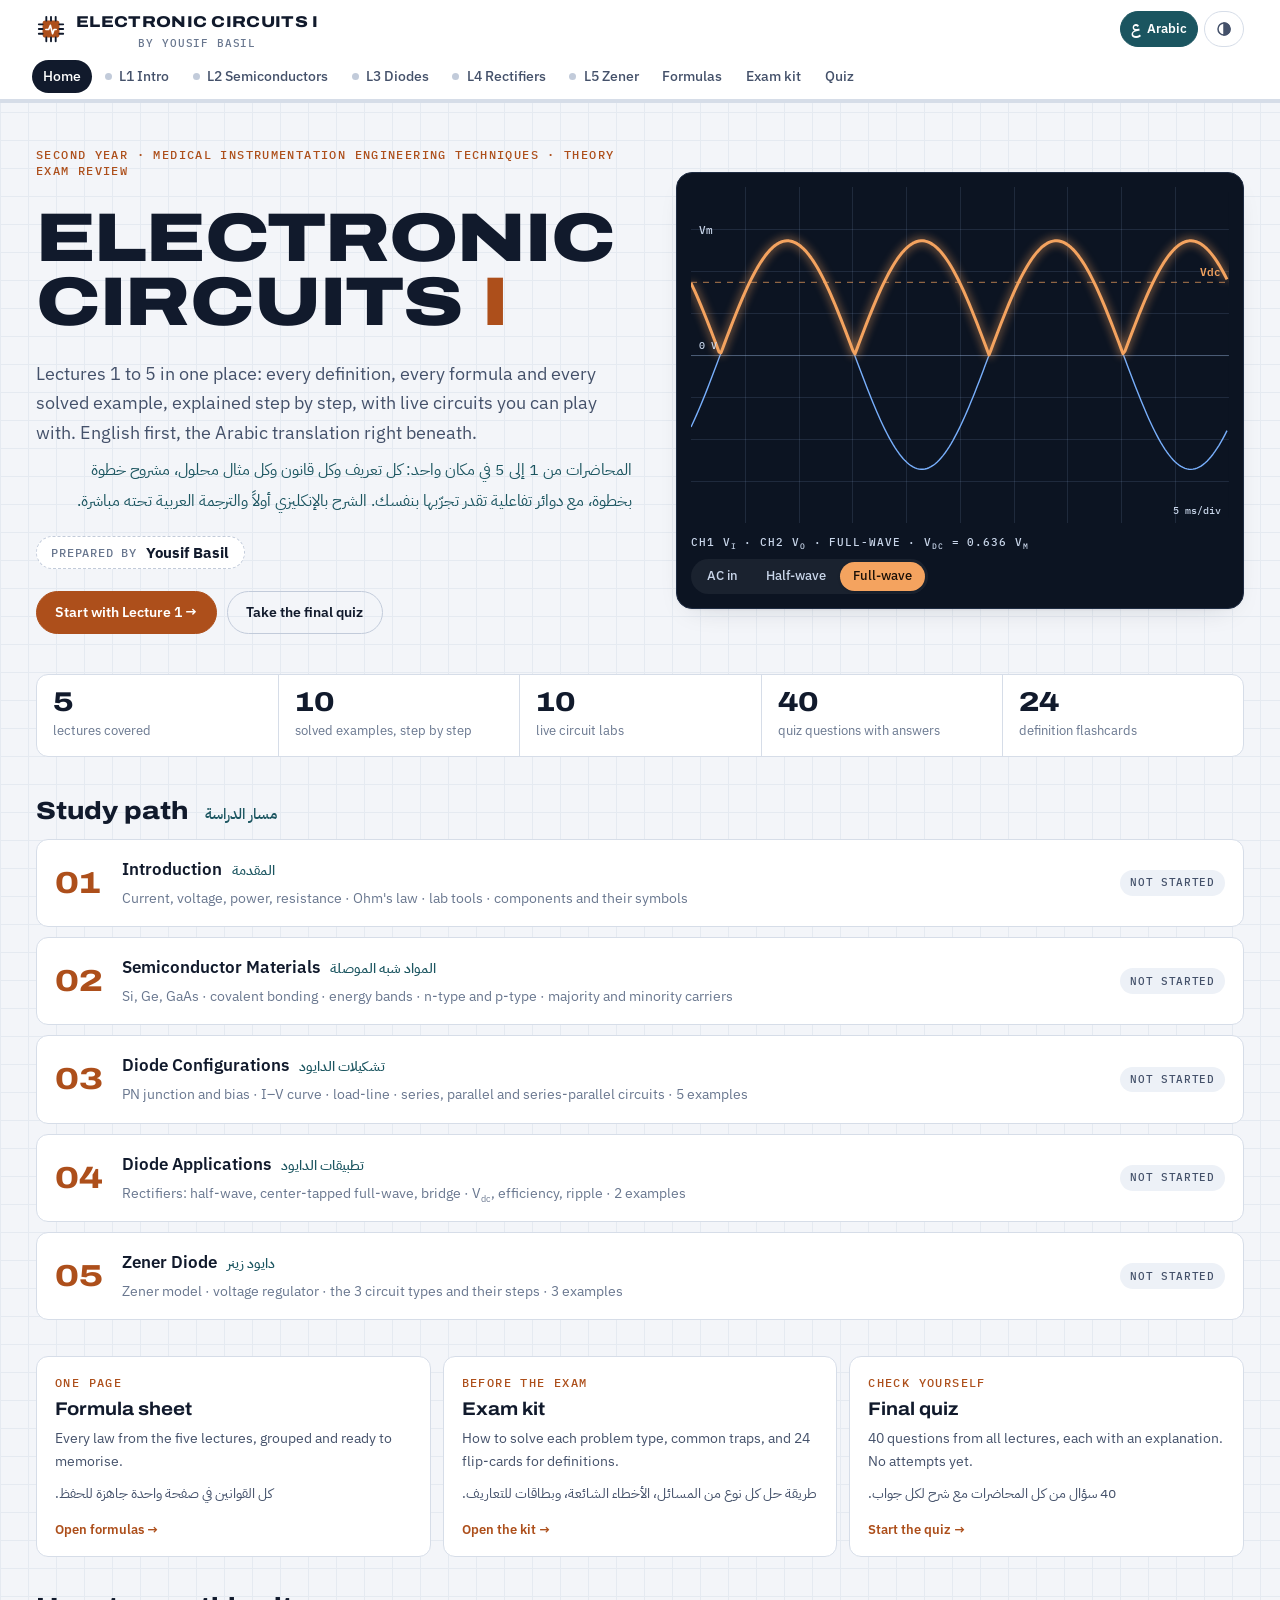
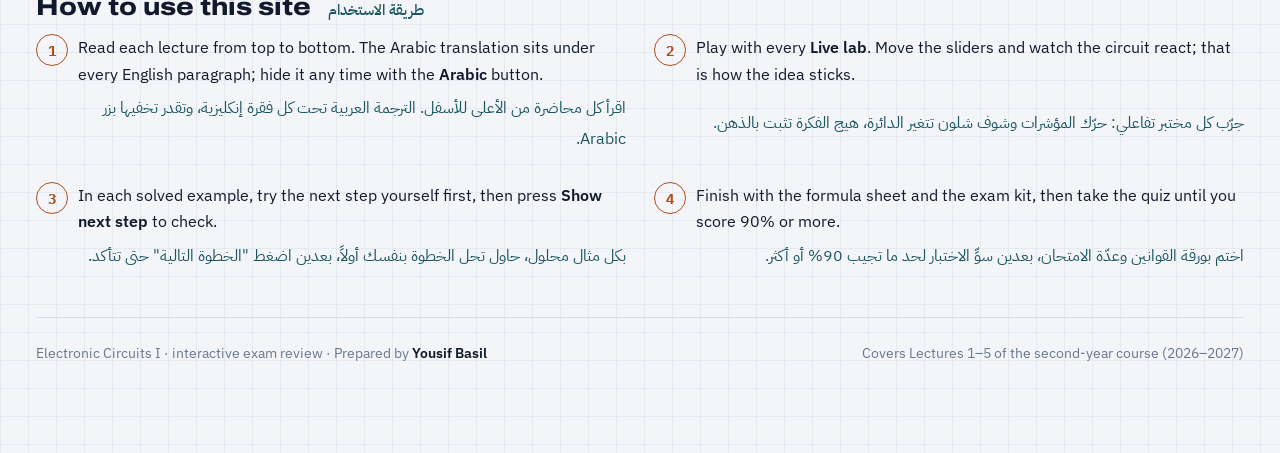
==== electronic-circuits/index.html @ e8ef5243 "Add interactive Electronic Circuits I exam review site Bilingual (English + Arabic) review of Lectur" ====
<!doctype html>
<html lang="en">
<meta charset="utf-8">
<meta name="viewport" content="width=device-width, initial-scale=1, viewport-fit=cover">
<title>Electronic Circuits I</title>
<meta name="claude:viewport-fit-sides" content="cover">
<meta name="description" content="Interactive bilingual (English + Arabic) review of Electronic Circuits I, Lectures 1–5, with live circuit labs, step-by-step solved examples and a final quiz. Prepared by Yousif Basil.">
<link rel="preconnect" href="https://fonts.googleapis.com">
<link rel="preconnect" href="https://fonts.gstatic.com" crossorigin>
<link rel="stylesheet" href="https://fonts.googleapis.com/css2?family=Archivo:wdth,wght@62..125,400..900&family=IBM+Plex+Mono:wght@400;500;600&family=IBM+Plex+Sans+Arabic:wght@400;500;600;700&family=IBM+Plex+Sans:ital,wght@0,400;0,500;0,600;0,700;1,400&family=STIX+Two+Text:ital,wght@0,400;0,600;1,400;1,600&display=swap">
<style>
/* Layout: sticky instrument bar + one view per lecture. A lecture = reading column (≤780px) beside a sticky
   "in this lecture" index on wide screens. Ground = schematic graph paper; copper = accent, scope-blue = signal. */
:root{
  --bg:#f3f5f9; --grid:#e5eaf1; --surface:#ffffff; --surface-2:#edf1f7; --sunken:#e6ebf3;
  --ink:#111a2c; --ink-2:#44516a; --ink-3:#69778f; --line:#d6dde8; --line-2:#c2cbda;
  --accent:#ad4f1b; --accent-ink:#ffffff; --accent-soft:#f8e8dd;
  --signal:#1b59cc; --signal-soft:#e2eafa;
  --ar-ink:#1b5560;
  --ok:#13703f; --ok-soft:#ddf2e6; --bad:#b3261a; --bad-soft:#fce7e4; --warn:#8f5300; --warn-soft:#fdf0d4;
  --p-zone:#f6e4d8; --n-zone:#dde8f9;
  --scope-bg:#0c1422; --scope-edge:#1f2c42; --scope-grid:rgba(140,170,215,.15); --scope-axis:rgba(160,190,230,.35);
  --scope-in:#78affc; --scope-out:#f4a35f; --scope-text:#c9d6ea;
  --shadow:0 1px 2px rgba(17,26,44,.05),0 10px 28px -16px rgba(17,26,44,.22);
  --f-display:"Archivo","Arial Narrow",system-ui,sans-serif;
  --f-body:"IBM Plex Sans",system-ui,-apple-system,"Segoe UI",Roboto,sans-serif;
  --f-ar:"IBM Plex Sans Arabic","Noto Sans Arabic","Segoe UI",Tahoma,sans-serif;
  --f-mono:"IBM Plex Mono",ui-monospace,SFMono-Regular,Menlo,Consolas,monospace;
  --f-math:"STIX Two Text","Cambria Math","Times New Roman",serif;
  --r:12px; --r-sm:8px; --bar-h:58px; --bar-off:62px;
}
@media (prefers-color-scheme: dark){
  :root:not([data-theme="light"]){
    --bg:#0a1019; --grid:#111a27; --surface:#111a27; --surface-2:#172235; --sunken:#0d1520;
    --ink:#e8eef7; --ink-2:#aab7cb; --ink-3:#7f8da5; --line:#243149; --line-2:#33425e;
    --accent:#ec9660; --accent-ink:#1d1007; --accent-soft:#38220f;
    --signal:#79adff; --signal-soft:#16294a;
    --ar-ink:#8fd2c9;
    --ok:#52c891; --ok-soft:#10301f; --bad:#ff806f; --bad-soft:#3b1713; --warn:#f2b860; --warn-soft:#352610;
    --p-zone:#3a2618; --n-zone:#172a45;
    --scope-edge:#2a3a55;
    --shadow:0 1px 2px rgba(0,0,0,.3),0 12px 30px -16px rgba(0,0,0,.6);
    color-scheme:dark;
  }
}
:root[data-theme="dark"]{
  --bg:#0a1019; --grid:#111a27; --surface:#111a27; --surface-2:#172235; --sunken:#0d1520;
  --ink:#e8eef7; --ink-2:#aab7cb; --ink-3:#7f8da5; --line:#243149; --line-2:#33425e;
  --accent:#ec9660; --accent-ink:#1d1007; --accent-soft:#38220f;
  --signal:#79adff; --signal-soft:#16294a;
  --ar-ink:#8fd2c9;
  --ok:#52c891; --ok-soft:#10301f; --bad:#ff806f; --bad-soft:#3b1713; --warn:#f2b860; --warn-soft:#352610;
  --p-zone:#3a2618; --n-zone:#172a45;
  --scope-edge:#2a3a55;
  --shadow:0 1px 2px rgba(0,0,0,.3),0 12px 30px -16px rgba(0,0,0,.6);
  color-scheme:dark;
}

*,*::before,*::after{box-sizing:border-box}
[hidden]{display:none!important}
html{-webkit-text-size-adjust:100%}
body{
  margin:0;background-color:var(--bg);color:var(--ink);
  font-family:var(--f-body);font-size:16px;line-height:1.65;
  background-image:linear-gradient(var(--grid) 1px,transparent 1px),linear-gradient(90deg,var(--grid) 1px,transparent 1px);
  background-size:28px 28px;
}
body::before{content:"";position:fixed;inset:0 0 auto;height:env(safe-area-inset-top,0px);z-index:60;background:var(--surface)}
img,svg,canvas{max-width:100%}
button{font:inherit;color:inherit}
:focus-visible{outline:2px solid var(--signal);outline-offset:2px;border-radius:4px}
::selection{background:var(--accent-soft)}
h1,h2,h3,h4{text-wrap:balance}
p{margin:0}

/* ---------- top bar ---------- */
.bar{position:sticky;top:env(safe-area-inset-top,0px);z-index:50;background:var(--surface);border-bottom:1px solid var(--line)}
.bar-in{max-width:1240px;margin:0 auto;padding-left:max(16px,env(safe-area-inset-left,0px));padding-right:max(16px,env(safe-area-inset-right,0px));display:flex;align-items:center;gap:14px;min-height:var(--bar-h)}
.brand{display:flex;align-items:center;gap:10px;background:none;border:0;padding:0;cursor:pointer;color:var(--ink);white-space:nowrap}
.brand svg{width:30px;height:30px;flex:none}
.brand b{font-family:var(--f-display);font-weight:800;font-stretch:118%;text-transform:uppercase;letter-spacing:.02em;font-size:.98rem;line-height:1}
.brand small{display:block;font:500 .66rem/1.2 var(--f-mono);color:var(--ink-3);letter-spacing:.08em;text-transform:uppercase;margin-top:3px}
.tabs{display:flex;gap:2px;overflow-x:auto;scrollbar-width:none;flex:1;min-width:0;padding-block:6px}
.tabs::-webkit-scrollbar{display:none}
.tab{font:500 .85rem/1 var(--f-body);padding:.6rem .68rem;border-radius:999px;color:var(--ink-2);background:none;border:0;cursor:pointer;white-space:nowrap;display:inline-flex;align-items:center;gap:.45rem;flex:none}
.tab:hover{background:var(--surface-2);color:var(--ink)}
.tab[aria-current="page"]{background:var(--ink);color:var(--surface)}
.tab .dot{width:7px;height:7px;border-radius:50%;background:var(--line-2);flex:none}
.tab.done .dot{background:var(--ok)}
.tab[aria-current="page"] .dot{background:var(--surface)}
.tab.done[aria-current="page"] .dot{background:var(--ok)}
.tools{display:flex;gap:6px;flex:none}
.tool{height:36px;min-width:36px;padding:0 10px;border-radius:999px;border:1px solid var(--line);background:var(--surface);cursor:pointer;display:inline-flex;align-items:center;justify-content:center;gap:6px;font:600 .8rem/1 var(--f-body);color:var(--ink-2)}
.tool:hover{border-color:var(--ink-3);color:var(--ink)}
.tool[aria-pressed="true"]{background:var(--ar-ink);border-color:var(--ar-ink);color:var(--surface)}
.tool .ar-glyph{font-family:var(--f-ar);font-size:.95rem}
.tool svg{width:18px;height:18px}
.meter{height:3px;background:var(--line)}
.meter i{display:block;height:100%;width:0;background:var(--accent);transition:width .5s ease}
@media (max-width:1400px){
  :root{--bar-off:110px}
  .bar-in{flex-wrap:wrap;gap:4px 10px;padding-top:8px}
  .brand{flex:1}
  .tabs{order:3;flex-basis:100%;margin-inline:-4px}
}
@media (max-width:560px){
  .tool .tl{display:none}
  .brand b{font-size:.8rem}
  .brand small{font-size:.6rem}
}

/* ---------- page frame ---------- */
main{max-width:1240px;margin:0 auto;padding-left:max(16px,env(safe-area-inset-left,0px));padding-right:max(16px,env(safe-area-inset-right,0px));padding-block:26px 64px}
.view{animation:viewIn .35s ease both}
@keyframes viewIn{from{opacity:.3;transform:translateY(8px)}to{opacity:1;transform:none}}
.eyebrow,.lbl{font:500 .72rem/1.4 var(--f-mono);letter-spacing:.12em;text-transform:uppercase;color:var(--accent)}
.muted{color:var(--ink-3)}

/* ---------- bilingual text ---------- */
.bi{display:grid;gap:6px;margin:0 0 16px}
.ar{font-family:var(--f-ar);direction:rtl;text-align:right;unicode-bidi:isolate;color:var(--ar-ink);font-size:.97rem;line-height:1.95}
.h-ar{font-family:var(--f-ar);font-weight:500;color:var(--ar-ink);font-size:.62em;unicode-bidi:isolate;direction:rtl;font-stretch:100%;letter-spacing:0;text-transform:none}
.no-ar .ar,.no-ar .h-ar{display:none!important}
.m{font-family:var(--f-math);white-space:nowrap;font-size:1.06em}
.m i,.eq i{font-style:italic}
sub,sup{font-size:.68em;line-height:0}
b,strong{font-weight:600}

/* ---------- hero ---------- */
.hero{display:grid;grid-template-columns:minmax(0,1.05fr) minmax(0,1fr);gap:44px;align-items:center;padding-block:18px 34px}
.hero h1{font-family:var(--f-display);font-weight:850;font-stretch:125%;text-transform:uppercase;font-size:clamp(2.3rem,5.4vw,4.3rem);line-height:.93;letter-spacing:-.012em;margin:.4em 0 .35em}
.hero h1 span{color:var(--accent)}
.lede{font-size:1.12rem;color:var(--ink-2);max-width:56ch}
.hero .ar{margin-top:8px;max-width:56ch;margin-left:auto}
.byline{display:inline-flex;align-items:center;gap:.6rem;margin-top:20px;padding:.5rem .9rem;border:1px dashed var(--line-2);border-radius:999px;font:500 .78rem/1 var(--f-mono);letter-spacing:.06em;text-transform:uppercase;color:var(--ink-3);background:var(--surface)}
.byline b{font:700 .95rem/1 var(--f-body);letter-spacing:0;text-transform:none;color:var(--ink)}
.cta{display:flex;flex-wrap:wrap;gap:10px;margin-top:22px}
.scope{margin:0;background:var(--scope-bg);border:1px solid var(--scope-edge);border-radius:16px;padding:14px;box-shadow:var(--shadow);color:var(--scope-text)}
.scope canvas{display:block;width:100%;aspect-ratio:16/10;border-radius:9px}
.scope-row{display:flex;justify-content:space-between;align-items:center;gap:10px;flex-wrap:wrap;margin-top:12px;font:500 .7rem/1.3 var(--f-mono);letter-spacing:.08em;text-transform:uppercase}
.scope .seg{background:rgba(255,255,255,.06)}
.scope .seg button{color:var(--scope-text)}
.scope .seg button[aria-pressed="true"]{background:var(--scope-out);color:#1b1007}
@media (max-width:900px){.hero{grid-template-columns:minmax(0,1fr);gap:28px}}

.stats{display:grid;grid-template-columns:repeat(5,minmax(0,1fr));border:1px solid var(--line);border-radius:var(--r);background:var(--surface);margin:6px 0 40px}
.stat{padding:14px 16px;border-left:1px solid var(--line)}
.stat:first-child{border-left:0}
.stat b{display:block;font:800 1.7rem/1 var(--f-display);font-stretch:120%;color:var(--ink)}
.stat span{font-size:.82rem;color:var(--ink-3)}
@media (max-width:720px){.stats{grid-template-columns:repeat(2,minmax(0,1fr))}.stat{border-left:0;border-top:1px solid var(--line)}.stat:nth-child(-n+2){border-top:0}.stat:nth-child(even){border-left:1px solid var(--line)}.stat:last-child{grid-column:1/-1}}

.sec-title{font-family:var(--f-display);font-weight:800;font-stretch:115%;font-size:1.55rem;line-height:1.1;margin:0 0 14px;display:flex;flex-wrap:wrap;align-items:baseline;gap:.2em .7em}
.path{display:grid;gap:10px;margin-bottom:36px}
.path-row{display:grid;grid-template-columns:3.2rem minmax(0,1fr) auto;gap:16px;align-items:center;padding:16px 18px;background:var(--surface);border:1px solid var(--line);border-radius:var(--r);cursor:pointer;text-align:left;width:100%;transition:border-color .15s,transform .15s}
.path-row:hover{border-color:var(--accent);transform:translateX(3px)}
.path-num{font:800 1.9rem/1 var(--f-display);font-stretch:125%;color:var(--accent)}
.path-t{font-weight:600;font-size:1.06rem;display:flex;flex-wrap:wrap;gap:.2em .6em;align-items:baseline}
.path-t .h-ar{font-size:.9rem}
.path-meta{font-size:.86rem;color:var(--ink-3);margin-top:2px}
.pill{font:500 .7rem/1 var(--f-mono);letter-spacing:.06em;text-transform:uppercase;padding:.45rem .65rem;border-radius:999px;background:var(--surface-2);color:var(--ink-2);white-space:nowrap}
.pill.ok{background:var(--ok-soft);color:var(--ok)}
@media (max-width:560px){.path-row{grid-template-columns:2.4rem minmax(0,1fr)}.path-row .pill{grid-column:2;justify-self:start}}
.trio{display:grid;grid-template-columns:repeat(3,minmax(0,1fr));gap:12px;margin-bottom:36px}
.tile{display:flex;flex-direction:column;gap:6px;padding:18px;background:var(--surface);border:1px solid var(--line);border-radius:var(--r);cursor:pointer;text-align:left;transition:border-color .15s}
.tile:hover{border-color:var(--accent)}
.tile h3{margin:0;font:700 1.15rem/1.2 var(--f-display);font-stretch:110%}
.tile p{font-size:.9rem;color:var(--ink-2)}
.tile .go{margin-top:auto;padding-top:8px;font:600 .82rem var(--f-body);color:var(--accent)}
@media (max-width:760px){.trio{grid-template-columns:minmax(0,1fr)}}
.howto{display:grid;grid-template-columns:repeat(2,minmax(0,1fr));gap:12px 28px;counter-reset:h;padding:0;margin:0 0 10px;list-style:none}
.howto li{display:grid;grid-template-columns:2rem minmax(0,1fr);gap:10px;counter-increment:h}
.howto li::before{content:counter(h);font:700 .85rem/2rem var(--f-mono);text-align:center;width:2rem;height:2rem;border-radius:50%;border:1.5px solid var(--accent);color:var(--accent)}
@media (max-width:760px){.howto{grid-template-columns:minmax(0,1fr)}}

/* ---------- lecture layout ---------- */
.lec{display:grid;grid-template-columns:minmax(0,1fr) 240px;gap:56px;align-items:start}
.lec-main{max-width:780px;min-width:0}
.lec-toc{position:sticky;top:calc(var(--bar-off) + 24px + env(safe-area-inset-top,0px));display:grid;gap:2px;font-size:.86rem;max-height:calc(100vh - 120px);overflow:auto;padding-bottom:12px}
.lec-toc .lbl{margin-bottom:6px;color:var(--ink-3)}
.lec-toc button{background:none;border:0;text-align:left;padding:.42rem .6rem;border-radius:8px;color:var(--ink-2);cursor:pointer;line-height:1.35}
.lec-toc button:hover{background:var(--surface-2);color:var(--ink)}
.lec-toc button.on{color:var(--accent);background:var(--accent-soft)}
.lec-toc .mark{margin-top:14px}
@media (max-width:1100px){.lec{grid-template-columns:minmax(0,1fr)}.lec-toc{display:none}}
.lec-head{padding-bottom:24px;border-bottom:1px solid var(--line);margin-bottom:28px}
.lec-head h2{font-family:var(--f-display);font-weight:850;font-stretch:120%;font-size:clamp(2rem,4.6vw,3.1rem);line-height:1;margin:.25em 0 .2em;text-transform:uppercase}
.lec-head .ar-title{font-size:1.35rem;font-weight:600;margin-bottom:10px}
.lec-head .sum{color:var(--ink-2);font-size:1.05rem}
.chips{display:flex;flex-wrap:wrap;gap:6px;margin-top:18px}
.chip{font:500 .8rem/1 var(--f-body);padding:.55rem .75rem;border:1px solid var(--line);border-radius:999px;background:var(--surface);color:var(--ink-2);cursor:pointer}
.chip:hover{border-color:var(--accent);color:var(--ink)}
@media (min-width:1101px){.lec-head .chips{display:none}}

.topic{padding-bottom:30px;scroll-margin-top:calc(var(--bar-off) + 20px + env(safe-area-inset-top,0px))}
.topic h3{font-family:var(--f-display);font-weight:750;font-stretch:108%;font-size:1.5rem;line-height:1.2;margin:0 0 14px;display:flex;flex-wrap:wrap;align-items:baseline;gap:.15em .6em}
.topic h3 .n{font:500 .78rem/1 var(--f-mono);color:var(--accent);letter-spacing:.06em;align-self:center}
.topic h4{font-size:1.06rem;font-weight:600;margin:20px 0 8px;display:flex;flex-wrap:wrap;gap:.2em .6em;align-items:baseline}
.topic h4 .h-ar{font-size:.86rem}

/* boxes */
.def,.tip,.hook,.focus{border-radius:var(--r);padding:15px 18px;margin:0 0 18px;display:grid;gap:6px}
.def{background:var(--surface);border:1px solid var(--line);box-shadow:var(--shadow)}
.def .en{font-weight:500}
.tip{background:var(--warn-soft)}
.tip .lbl{color:var(--warn)}
.hook{background:var(--signal-soft)}
.hook .lbl{color:var(--signal)}
.focus{background:var(--surface);border:1.5px solid var(--accent);margin-top:10px}
.focus ul{margin:4px 0 0;padding-left:1.2em;display:grid;gap:4px}
ul.clean{margin:0 0 16px;padding-left:1.2em;display:grid;gap:6px}
ul.clean li::marker{color:var(--accent)}
.pair{display:grid;grid-template-columns:repeat(2,minmax(0,1fr));gap:12px;margin:0 0 18px}
.pair > div{background:var(--surface);border:1px solid var(--line);border-radius:var(--r);padding:14px 16px;display:grid;gap:6px;align-content:start}
.pair h5{margin:0;font:600 .98rem var(--f-body);display:flex;flex-wrap:wrap;gap:.2em .5em;align-items:baseline}
@media (max-width:640px){.pair{grid-template-columns:minmax(0,1fr)}}

/* quantities */
.qty{display:grid;grid-template-columns:repeat(2,minmax(0,1fr));gap:12px;margin:0 0 18px}
.q{background:var(--surface);border:1px solid var(--line);border-radius:var(--r);padding:14px 16px;display:grid;grid-template-columns:auto minmax(0,1fr);gap:4px 14px;align-content:start}
.q .sym{grid-row:span 3;font:italic 600 2.3rem/1 var(--f-math);color:var(--accent);width:1.4em;text-align:center}
.q .nm{font-weight:600;display:flex;flex-wrap:wrap;justify-content:space-between;gap:6px}
.q .nm span{font:500 .72rem/1.6 var(--f-mono);color:var(--ink-3);text-transform:uppercase;letter-spacing:.05em}
.q p{font-size:.93rem}
.q .ar{font-size:.9rem;line-height:1.8}
@media (max-width:640px){.qty{grid-template-columns:minmax(0,1fr)}}

/* equations */
.eqs{display:grid;gap:8px;margin:0 0 18px}
.eqs.two{grid-template-columns:repeat(2,minmax(0,1fr))}
@media (max-width:640px){.eqs.two{grid-template-columns:minmax(0,1fr)}}
.eq{font-family:var(--f-math);font-size:1.22rem;display:flex;align-items:center;flex-wrap:wrap;gap:.3em;padding:11px 16px;background:var(--surface);border:1px solid var(--line);border-radius:var(--r-sm);min-width:0}
.eq .tag{margin-left:auto;font:500 .68rem/1.3 var(--f-mono);color:var(--ink-3);letter-spacing:.05em;text-transform:uppercase;padding-left:10px}
.eq .tag.ar{font-family:var(--f-ar);text-transform:none;letter-spacing:0;font-size:.8rem;color:var(--ar-ink)}
.eq.key{border-color:var(--accent);background:var(--accent-soft)}
.eq.inline{display:inline-flex;padding:6px 12px;font-size:1.1rem}
.frac{display:inline-flex;flex-direction:column;align-items:center;vertical-align:middle;line-height:1.2;font-size:.92em;margin:0 .1em}
.frac>span{padding:0 .25em}
.frac>span:first-child{border-bottom:1.4px solid currentColor}
.sqrt{display:inline-flex;align-items:center}
.sqrt>span{border-top:1.4px solid currentColor;padding:2px .2em 0}

/* tables */
.tbl{overflow-x:auto;margin:0 0 18px;border:1px solid var(--line);border-radius:var(--r);background:var(--surface)}
table{border-collapse:collapse;width:100%;font-size:.92rem;font-variant-numeric:tabular-nums}
th,td{padding:10px 12px;text-align:left;border-bottom:1px solid var(--line);vertical-align:top}
th{font:600 .7rem/1.3 var(--f-mono);letter-spacing:.06em;text-transform:uppercase;color:var(--ink-3);background:var(--surface-2);white-space:nowrap}
tr:last-child td{border-bottom:0}
td .ar{font-size:.86rem;line-height:1.6}
td.c,th.c{text-align:center}
.hl{color:var(--accent);font-weight:600}

/* ---------- labs ---------- */
.lab{background:var(--surface);border:1px solid var(--line-2);border-radius:16px;margin:4px 0 26px;box-shadow:var(--shadow);overflow:hidden}
.lab-head{display:flex;align-items:center;flex-wrap:wrap;gap:6px 12px;padding:11px 16px;border-bottom:1px solid var(--line);background:var(--surface-2)}
.lab-head .lbl::before{content:"";display:inline-block;width:7px;height:7px;border-radius:50%;background:var(--accent);margin-right:7px;vertical-align:1px;animation:blink 1.6s ease-in-out infinite}
@keyframes blink{50%{opacity:.25}}
.lab-head .t{font-weight:600}
.lab-head .h-ar{font-size:.86rem}
.lab-body{padding:16px;display:grid;gap:16px}
.lab-grid{display:grid;grid-template-columns:minmax(0,1.15fr) minmax(0,1fr);gap:20px;align-items:start}
@media (max-width:760px){.lab-grid{grid-template-columns:minmax(0,1fr)}}
.ctrls{display:grid;gap:14px;align-content:start;min-width:0}
.ctrl{display:grid;gap:4px}
.ctrl label{display:flex;justify-content:space-between;gap:10px;font-size:.86rem;color:var(--ink-2)}
.ctrl output{font:600 .86rem var(--f-mono);color:var(--ink)}
input[type=range]{width:100%;accent-color:var(--accent);margin:4px 0}
.row{display:flex;flex-wrap:wrap;gap:8px;align-items:center}
.readouts{display:grid;grid-template-columns:repeat(auto-fit,minmax(118px,1fr));gap:8px}
.ro{background:var(--surface-2);border-radius:10px;padding:9px 12px;min-width:0}
.ro .k{font:500 .66rem/1.3 var(--f-mono);letter-spacing:.06em;text-transform:uppercase;color:var(--ink-3)}
.ro .v{font:600 1.08rem/1.35 var(--f-mono);font-variant-numeric:tabular-nums;overflow-wrap:anywhere}
.ro.good{background:var(--ok-soft)} .ro.good .v{color:var(--ok)}
.ro.badv{background:var(--bad-soft)} .ro.badv .v{color:var(--bad)}
.seg{display:inline-flex;flex-wrap:wrap;background:var(--surface-2);border-radius:999px;padding:3px;gap:2px}
.seg button{border:0;background:none;padding:.45rem .8rem;border-radius:999px;font:500 .82rem/1.1 var(--f-body);color:var(--ink-2);cursor:pointer}
.seg button:hover{color:var(--ink)}
.seg button[aria-pressed="true"]{background:var(--surface);color:var(--ink);box-shadow:0 1px 3px rgba(0,0,0,.15)}
.cv{display:block;width:100%;border-radius:10px;background:var(--sunken)}
.status{display:inline-flex;align-items:center;gap:8px;font:600 .8rem/1 var(--f-mono);letter-spacing:.05em;text-transform:uppercase;padding:.5rem .75rem;border-radius:999px;background:var(--surface-2);color:var(--ink-2)}
.status::before{content:"";width:8px;height:8px;border-radius:50%;background:currentColor}
.status.on{background:var(--ok-soft);color:var(--ok)}
.status.off{background:var(--bad-soft);color:var(--bad)}
.status.warn{background:var(--warn-soft);color:var(--warn)}
.note{font-size:.9rem;color:var(--ink-2)}
.field{display:grid;gap:4px;font-size:.82rem;color:var(--ink-2)}
.field input,.field select{font:500 .95rem var(--f-mono);padding:.5rem .6rem;border:1px solid var(--line-2);border-radius:8px;background:var(--surface);color:var(--ink);width:100%;min-width:0}
.fields{display:grid;grid-template-columns:repeat(auto-fit,minmax(118px,1fr));gap:10px}
.check{display:inline-flex;align-items:center;gap:8px;font-size:.88rem;color:var(--ink-2);cursor:pointer}
.check input{accent-color:var(--accent);width:16px;height:16px}

/* schematics */
.sch{display:block;width:100%;height:auto;margin:0 auto;color:var(--ink);overflow:visible}
.sch .w{fill:none;stroke:currentColor;stroke-width:2;stroke-linecap:round;stroke-linejoin:round}
.sch .flow{fill:none;stroke:var(--accent);stroke-width:3.2;stroke-dasharray:2 10;stroke-linecap:round;opacity:0;transition:opacity .2s}
.sch .flow.on{opacity:1;animation:flow .6s linear infinite}
@keyframes flow{to{stroke-dashoffset:-12}}
.sch text{font-family:var(--f-mono);font-size:12px;fill:var(--ink-2)}
.sch text.b{font-weight:600;fill:var(--ink)}
.sch text.v{fill:var(--accent);font-weight:600}
.sch text.s{fill:var(--signal);font-weight:600}
.sch .on-part{color:var(--signal)}
.sch .off-part{color:var(--ink-3);opacity:.55}
.sch .node{fill:currentColor}
.sch .glow{fill:var(--accent)}
figure.fig{margin:0 0 18px;background:var(--surface);border:1px solid var(--line);border-radius:var(--r);padding:14px}
figure.fig figcaption{font:500 .74rem/1.4 var(--f-mono);color:var(--ink-3);text-align:center;margin-top:8px;letter-spacing:.03em}
.sch-wrap{max-width:460px;margin:0 auto;width:100%}
figure.fig > svg.sch{max-width:560px}

/* examples */
.example{border:1px solid var(--line-2);border-radius:16px;background:var(--surface);margin:6px 0 26px;overflow:hidden;box-shadow:var(--shadow)}
.ex-head{display:flex;justify-content:space-between;align-items:center;flex-wrap:wrap;gap:6px 12px;padding:11px 16px;background:var(--surface-2);border-bottom:1px solid var(--line)}
.ex-head .t{font-weight:600}
.ex-body{padding:16px 18px;display:grid;gap:14px}
.given{display:flex;flex-wrap:wrap;gap:6px}
.given span{font:500 .82rem/1 var(--f-mono);padding:.45rem .6rem;border-radius:6px;background:var(--surface-2);color:var(--ink)}
.steps{list-style:none;margin:0;padding:0;display:grid;gap:12px;counter-reset:s}
.step{display:grid;grid-template-columns:30px minmax(0,1fr);gap:12px;align-items:start;counter-increment:s;animation:viewIn .3s ease both}
.step::before{content:counter(s);width:30px;height:30px;border-radius:50%;background:var(--accent);color:var(--accent-ink);font:600 .82rem/30px var(--f-mono);text-align:center}
.step > div{display:grid;gap:6px;min-width:0}
.step .st{font-weight:600}
.step .eq{font-size:1.12rem;padding:8px 12px}
.ans{display:flex;flex-wrap:wrap;gap:8px}
.ans span{font:600 .9rem/1 var(--f-mono);background:var(--ok-soft);color:var(--ok);padding:.5rem .7rem;border-radius:8px}
.ex-actions{display:flex;gap:8px;flex-wrap:wrap;align-items:center}
.ex-actions .muted{font-size:.82rem}

/* buttons */
.btn{display:inline-flex;align-items:center;justify-content:center;gap:.5rem;font:600 .9rem/1.1 var(--f-body);padding:.78rem 1.15rem;border-radius:999px;border:1.5px solid var(--accent);background:var(--accent);color:var(--accent-ink);cursor:pointer;transition:filter .15s,transform .15s}
.btn:hover{filter:brightness(1.08);transform:translateY(-1px)}
.btn:active{transform:none}
.btn.ghost{background:transparent;color:var(--ink);border-color:var(--line-2)}
.btn.ghost:hover{border-color:var(--ink-2)}
.btn.sm{padding:.52rem .85rem;font-size:.82rem}
.btn.okb{background:var(--ok);border-color:var(--ok);color:var(--surface)}

.lec-end{display:flex;flex-wrap:wrap;justify-content:space-between;align-items:center;gap:12px;padding:18px;border:1.5px dashed var(--line-2);border-radius:16px;margin-top:26px;background:var(--surface)}
.lec-end .ar{font-size:.9rem}

/* symbols */
.symgrid{display:grid;grid-template-columns:repeat(auto-fill,minmax(128px,1fr));gap:10px}
.sym{background:var(--surface);border:1px solid var(--line);border-radius:12px;padding:12px 8px 10px;text-align:center;cursor:pointer;display:grid;gap:3px;justify-items:center;transition:border-color .15s,transform .15s}
.sym:hover{border-color:var(--accent);transform:translateY(-2px)}
.sym svg{width:100%;max-width:110px;height:58px;color:var(--ink)}
.sym svg *{vector-effect:non-scaling-stroke}
.sym .nm{font-size:.84rem;font-weight:600;line-height:1.25}
.sym .nm-ar{font-family:var(--f-ar);font-size:.8rem;color:var(--ar-ink);line-height:1.4}
.sym .qm{display:none;font:700 1.2rem var(--f-mono);color:var(--accent)}
.symgrid.hide .sym:not(.show) .nm,.symgrid.hide .sym:not(.show) .nm-ar{display:none}
.symgrid.hide .sym:not(.show) .qm{display:block}
.no-ar .sym .nm-ar{display:none}

/* ohm triangle */
.tri-wrap{display:grid;grid-template-columns:minmax(0,190px) minmax(0,1fr);gap:18px;align-items:center}
.tri-wrap svg{width:100%;max-width:190px}
.tri-wrap svg text{font:italic 600 30px var(--f-math);fill:var(--ink);cursor:pointer}
.tri-wrap svg text.cov{fill:var(--accent)}
.tri-wrap svg .tri{fill:var(--surface-2);stroke:var(--ink-2);stroke-width:2}
@media (max-width:520px){.tri-wrap{grid-template-columns:minmax(0,1fr)}.tri-wrap svg{margin:0 auto}}

/* formula sheet */
.sheet{display:grid;grid-template-columns:repeat(2,minmax(0,1fr));gap:16px}
.sheet .card{background:var(--surface);border:1px solid var(--line);border-radius:14px;padding:16px;display:grid;gap:8px;align-content:start;min-width:0}
.sheet .card.wide{grid-column:1/-1}
.sheet h3{margin:0 0 4px;font:750 1.15rem/1.2 var(--f-display);font-stretch:110%;display:flex;flex-wrap:wrap;gap:.2em .6em;align-items:baseline}
.sheet h3 .n{font:500 .72rem var(--f-mono);color:var(--accent);letter-spacing:.08em}
.sheet .eq{font-size:1.08rem;padding:8px 12px}
@media (max-width:860px){.sheet{grid-template-columns:minmax(0,1fr)}}
.page-head{margin-bottom:24px;padding-bottom:20px;border-bottom:1px solid var(--line)}
.page-head h2{font-family:var(--f-display);font-weight:850;font-stretch:120%;text-transform:uppercase;font-size:clamp(1.9rem,4.4vw,2.8rem);line-height:1;margin:.3em 0 .2em}
.page-head p{color:var(--ink-2);max-width:65ch}

/* recipes */
details.rec{background:var(--surface);border:1px solid var(--line);border-radius:14px;margin-bottom:10px}
details.rec summary{cursor:pointer;padding:14px 16px;font-weight:600;display:flex;flex-wrap:wrap;gap:.2em .6em;align-items:baseline;list-style:none}
details.rec summary::-webkit-details-marker{display:none}
details.rec summary::before{content:"+";font:600 1rem var(--f-mono);color:var(--accent);width:1.2em}
details.rec[open] summary::before{content:"−"}
details.rec .rb{padding:0 16px 16px 40px;display:grid;gap:10px}
details.rec ol{margin:0;padding-left:1.2em;display:grid;gap:8px}

/* flashcards */
.cards{display:grid;grid-template-columns:repeat(auto-fill,minmax(250px,1fr));gap:12px}
.fc{perspective:1200px;background:none;border:0;padding:0;cursor:pointer;text-align:left;display:grid}
.fc-in{display:grid;transition:transform .55s cubic-bezier(.2,.7,.2,1);transform-style:preserve-3d}
.fc.flip .fc-in{transform:rotateY(180deg)}
.face{grid-area:1/1;backface-visibility:hidden;-webkit-backface-visibility:hidden;border-radius:14px;padding:16px;border:1px solid var(--line);background:var(--surface);display:flex;flex-direction:column;gap:6px;min-height:170px}
.face.back{transform:rotateY(180deg);background:var(--signal-soft);border-color:transparent}
.face .lbl{font-size:.66rem}
.face .ft{font-weight:600;font-size:1.02rem}
.face .ar{font-size:.9rem;line-height:1.75}
.face .hint{margin-top:auto;font:500 .7rem var(--f-mono);color:var(--ink-3);letter-spacing:.06em;text-transform:uppercase}

/* quiz */
.quiz{max-width:840px;margin:0 auto}
.qbar{display:flex;flex-wrap:wrap;gap:10px;align-items:center;justify-content:space-between;margin-bottom:14px}
.qbar .seg button{font-size:.78rem;padding:.42rem .7rem}
.qcard{background:var(--surface);border:1px solid var(--line-2);border-radius:18px;padding:22px;box-shadow:var(--shadow)}
.qmeta{display:flex;justify-content:space-between;flex-wrap:wrap;gap:6px;font:500 .74rem/1.3 var(--f-mono);color:var(--ink-3);text-transform:uppercase;letter-spacing:.08em}
.qtrack{height:6px;background:var(--surface-2);border-radius:99px;overflow:hidden;margin:10px 0 4px}
.qtrack i{display:block;height:100%;width:0;background:var(--accent);transition:width .35s ease}
.qq{font-size:1.22rem;font-weight:600;line-height:1.45;margin:16px 0 6px}
.qq-ar{font-size:1.02rem}
.opts{display:grid;gap:9px;margin-top:16px}
.opt{display:grid;grid-template-columns:34px minmax(0,1fr);gap:12px;align-items:center;text-align:left;padding:11px 14px;border:1.5px solid var(--line);border-radius:12px;background:var(--surface);font:500 1rem/1.4 var(--f-body);cursor:pointer;transition:border-color .15s,background .15s,transform .15s}
.opt:hover:not(:disabled){border-color:var(--accent);transform:translateX(3px)}
.opt .k{width:34px;height:34px;border-radius:9px;background:var(--surface-2);display:grid;place-items:center;font:600 .85rem var(--f-mono)}
.opt:disabled{cursor:default}
.opt.right{border-color:var(--ok);background:var(--ok-soft)}
.opt.right .k{background:var(--ok);color:var(--surface)}
.opt.wrong{border-color:var(--bad);background:var(--bad-soft)}
.opt.wrong .k{background:var(--bad);color:var(--surface)}
.opt.dim{opacity:.55}
.explain{margin-top:16px;padding:14px 16px;border-radius:12px;background:var(--surface-2);display:grid;gap:6px}
.explain .lbl.okc{color:var(--ok)} .explain .lbl.badc{color:var(--bad)}
.qnav{display:flex;justify-content:space-between;align-items:center;gap:10px;margin-top:18px;flex-wrap:wrap}
.score-live{font:600 .9rem var(--f-mono)}
.shake{animation:shake .4s}
@keyframes shake{20%,60%{transform:translateX(-5px)}40%,80%{transform:translateX(5px)}}
.result{text-align:center;display:grid;gap:12px;justify-items:center}
.ring{width:170px;height:170px}
.ring circle{fill:none;stroke-width:12}
.ring .bg{stroke:var(--surface-2)}
.ring .fg{stroke:var(--accent);stroke-linecap:round;transition:stroke-dashoffset 1.2s cubic-bezier(.2,.7,.2,1);transform:rotate(-90deg);transform-origin:50% 50%}
.ring text{font:800 34px var(--f-display);fill:var(--ink);text-anchor:middle;dominant-baseline:central}
.breakdown{display:grid;grid-template-columns:repeat(5,minmax(0,1fr));gap:8px;width:100%}
@media (max-width:600px){.breakdown{grid-template-columns:repeat(2,minmax(0,1fr))}}
.review{display:grid;gap:10px;width:100%;text-align:left}
.review .item{border:1px solid var(--line);border-radius:12px;padding:12px 14px;display:grid;gap:4px;background:var(--surface)}
.review .item .yours{color:var(--bad);font-size:.9rem}
.review .item .right{color:var(--ok);font-size:.9rem;font-weight:600}
#confetti{position:fixed;inset:0;pointer-events:none;z-index:100;width:100%;height:100%}

/* conductivity spectrum */
.spectrum{display:grid;grid-template-columns:1fr 1.2fr 1fr;border-radius:10px;overflow:hidden;border:1px solid var(--line)}
.spectrum > div{display:grid;gap:2px;justify-items:center;text-align:center;padding:14px 8px;background:var(--surface-2)}
.spectrum > div:first-child{background:var(--sunken)}
.spectrum > div:last-child{background:var(--signal-soft)}
.spectrum .mid{background:var(--accent-soft);box-shadow:inset 0 0 0 2px var(--accent)}
.spectrum b{font-size:.95rem}
.spectrum span{font-size:.8rem;color:var(--ink-3)}
.spectrum .ar{text-align:center;font-size:.82rem;line-height:1.4}

/* atom / lattice spin */
.spin{transform-origin:150px 150px;animation:spin 14s linear infinite}
.spin.rev{animation-direction:reverse}
@keyframes spin{to{transform:rotate(360deg)}}

/* numbers to memorise */
.nums{display:grid;grid-template-columns:repeat(auto-fill,minmax(210px,1fr));gap:10px}
.num{background:var(--surface);border:1px solid var(--line);border-radius:12px;padding:12px 14px;display:grid;gap:2px;align-content:start}
.num b{font:700 1.2rem/1.3 var(--f-mono);color:var(--accent);font-variant-numeric:tabular-nums}
.num span{font-size:.84rem;color:var(--ink-2)}
.num .ar{font-size:.8rem;line-height:1.5}
.traps li .ar{display:block;font-size:.88rem;line-height:1.7;margin-top:2px}

/* zener range bar */
.rangebar{display:grid;gap:6px}
.rb-track{position:relative;height:14px;border-radius:99px;background:var(--surface-2);border:1px solid var(--line)}
.rb-ok{position:absolute;top:0;bottom:0;background:var(--ok-soft);border-left:2px solid var(--ok);border-right:2px solid var(--ok)}
.rb-mark{position:absolute;top:-5px;width:4px;height:22px;margin-left:-2px;border-radius:2px;background:var(--ok)}
.rb-mark.bad{background:var(--bad)}
.rb-lbl{position:relative;height:16px;font:500 .72rem/1 var(--f-mono);color:var(--ink-2)}
.rb-lbl span{position:absolute;transform:translateX(-50%);white-space:nowrap}

.foot{border-top:1px solid var(--line);margin-top:30px;padding-block:24px;display:flex;flex-wrap:wrap;justify-content:space-between;gap:10px;font-size:.86rem;color:var(--ink-3)}
.foot b{color:var(--ink)}

@media (prefers-reduced-motion: reduce){
  *,*::before,*::after{animation-duration:.001ms!important;animation-iteration-count:1!important;transition-duration:.001ms!important}
  .sch .flow.on{animation:none;stroke-dasharray:none;opacity:.8}
}
</style>

<svg width="0" height="0" style="position:absolute" aria-hidden="true" focusable="false">
<defs>
<symbol id="s-res" viewBox="0 0 60 20"><path d="M0 10H10L14 3L20 17L26 3L32 17L38 3L44 17L48 10H60" fill="none" stroke="currentColor" stroke-width="2" stroke-linejoin="round" stroke-linecap="round"/></symbol>
<symbol id="s-dio" viewBox="0 0 60 24"><path d="M0 12H21M39 12H60M39 2V22" fill="none" stroke="currentColor" stroke-width="2"/><path d="M21 2.5V21.5L38.5 12Z" fill="currentColor"/></symbol>
<symbol id="s-zen" viewBox="0 0 60 24"><path d="M0 12H21M39 12H60M34 0L39 2V22L44 24" fill="none" stroke="currentColor" stroke-width="2"/><path d="M21 2.5V21.5L38.5 12Z" fill="currentColor"/></symbol>
<symbol id="s-bat" viewBox="0 0 24 40"><path d="M12 0V15M1 15H23M12 25V40" fill="none" stroke="currentColor" stroke-width="2"/><path d="M6 25H18" stroke="currentColor" stroke-width="4"/></symbol>
<symbol id="s-gnd" viewBox="0 0 24 16"><path d="M12 0V5M2 5H22M6 10H18M10 15H14" fill="none" stroke="currentColor" stroke-width="2"/></symbol>
<symbol id="s-ac" viewBox="0 0 40 40"><circle cx="20" cy="20" r="15" fill="none" stroke="currentColor" stroke-width="2"/><path d="M10 20C13 11 17 11 20 20S27 29 30 20" fill="none" stroke="currentColor" stroke-width="2"/></symbol>
</defs>
</svg>

<header class="bar">
  <div class="bar-in">
    <button class="brand" data-go="home" aria-label="Electronic Circuits I — home">
      <svg viewBox="0 0 32 32" aria-hidden="true"><rect x="7" y="7" width="18" height="18" rx="3" style="fill:var(--accent)"/><path d="M11 3v4M16 3v4M21 3v4M11 25v4M16 25v4M21 25v4M3 11h4M3 16h4M3 21h4M25 11h4M25 16h4M25 21h4" style="stroke:var(--ink)" stroke-width="2" stroke-linecap="round"/><path d="M10.5 16.5h3l1.8-4.5 2.4 9 1.6-4.5h2.2" fill="none" style="stroke:var(--accent-ink)" stroke-width="1.7" stroke-linejoin="round" stroke-linecap="round"/></svg>
      <span><b>Electronic Circuits I</b><small>by Yousif Basil</small></span>
    </button>
    <nav class="tabs" aria-label="Sections">
      <button class="tab" data-go="home">Home</button>
      <button class="tab" data-go="l1"><span class="dot"></span>L1 Intro</button>
      <button class="tab" data-go="l2"><span class="dot"></span>L2 Semiconductors</button>
      <button class="tab" data-go="l3"><span class="dot"></span>L3 Diodes</button>
      <button class="tab" data-go="l4"><span class="dot"></span>L4 Rectifiers</button>
      <button class="tab" data-go="l5"><span class="dot"></span>L5 Zener</button>
      <button class="tab" data-go="formulas">Formulas</button>
      <button class="tab" data-go="kit">Exam kit</button>
      <button class="tab" data-go="quiz">Quiz</button>
    </nav>
    <div class="tools">
      <button class="tool" id="arToggle" aria-pressed="true" title="Show or hide the Arabic translation"><span class="ar-glyph">ع</span><span class="tl">Arabic</span></button>
      <button class="tool" id="themeToggle" title="Switch light / dark" aria-label="Switch light or dark theme"><svg viewBox="0 0 24 24" fill="none" stroke="currentColor" stroke-width="2" aria-hidden="true"><circle cx="12" cy="12" r="8"/><path d="M12 4a8 8 0 0 1 0 16z" fill="currentColor"/></svg></button>
    </div>
  </div>
  <div class="meter" title="Lectures marked as studied"><i id="meterFill"></i></div>
</header>

<main id="main">

<!-- ======================= HOME ======================= -->
<section class="view" id="v-home" data-view="home">
  <div class="hero">
    <div>
      <div class="eyebrow">Second year · Medical Instrumentation Engineering Techniques · Theory exam review</div>
      <h1>Electronic Circuits <span>I</span></h1>
      <p class="lede">Lectures 1 to 5 in one place: every definition, every formula and every solved example, explained step by step, with live circuits you can play with. English first, the Arabic translation right beneath.</p>
      <p class="ar">المحاضرات من 1 إلى 5 في مكان واحد: كل تعريف وكل قانون وكل مثال محلول، مشروح خطوة بخطوة، مع دوائر تفاعلية تقدر تجرّبها بنفسك. الشرح بالإنكليزي أولاً والترجمة العربية تحته مباشرة.</p>
      <div class="byline">Prepared by <b>Yousif Basil</b></div>
      <div class="cta">
        <button class="btn" data-go="l1">Start with Lecture 1 →</button>
        <button class="btn ghost" data-go="quiz">Take the final quiz</button>
      </div>
    </div>
    <figure class="scope">
      <canvas id="heroScope" aria-label="Oscilloscope animation showing an AC input and the rectified output"></canvas>
      <div class="scope-row">
        <span id="heroCap">CH1 v<sub>i</sub> · CH2 v<sub>o</sub> · full-wave</span>
        <div class="seg" id="heroSeg"><button data-m="ac" aria-pressed="false">AC in</button><button data-m="half" aria-pressed="false">Half-wave</button><button data-m="full" aria-pressed="true">Full-wave</button></div>
      </div>
    </figure>
  </div>

  <div class="stats">
    <div class="stat"><b>5</b><span>lectures covered</span></div>
    <div class="stat"><b>10</b><span>solved examples, step by step</span></div>
    <div class="stat"><b>10</b><span>live circuit labs</span></div>
    <div class="stat"><b>40</b><span>quiz questions with answers</span></div>
    <div class="stat"><b>24</b><span>definition flashcards</span></div>
  </div>

  <h2 class="sec-title">Study path <span class="h-ar">مسار الدراسة</span></h2>
  <div class="path">
    <button class="path-row" data-go="l1"><span class="path-num">01</span><span><span class="path-t">Introduction <span class="h-ar">المقدمة</span></span><span class="path-meta">Current, voltage, power, resistance · Ohm's law · lab tools · components and their symbols</span></span><span class="pill" data-status="l1">Not started</span></button>
    <button class="path-row" data-go="l2"><span class="path-num">02</span><span><span class="path-t">Semiconductor Materials <span class="h-ar">المواد شبه الموصلة</span></span><span class="path-meta">Si, Ge, GaAs · covalent bonding · energy bands · n-type and p-type · majority and minority carriers</span></span><span class="pill" data-status="l2">Not started</span></button>
    <button class="path-row" data-go="l3"><span class="path-num">03</span><span><span class="path-t">Diode Configurations <span class="h-ar">تشكيلات الدايود</span></span><span class="path-meta">PN junction and bias · I–V curve · load-line · series, parallel and series-parallel circuits · 5 examples</span></span><span class="pill" data-status="l3">Not started</span></button>
    <button class="path-row" data-go="l4"><span class="path-num">04</span><span><span class="path-t">Diode Applications <span class="h-ar">تطبيقات الدايود</span></span><span class="path-meta">Rectifiers: half-wave, center-tapped full-wave, bridge · V<sub>dc</sub>, efficiency, ripple · 2 examples</span></span><span class="pill" data-status="l4">Not started</span></button>
    <button class="path-row" data-go="l5"><span class="path-num">05</span><span><span class="path-t">Zener Diode <span class="h-ar">دايود زينر</span></span><span class="path-meta">Zener model · voltage regulator · the 3 circuit types and their steps · 3 examples</span></span><span class="pill" data-status="l5">Not started</span></button>
  </div>

  <div class="trio">
    <button class="tile" data-go="formulas"><span class="eyebrow">One page</span><h3>Formula sheet</h3><p>Every law from the five lectures, grouped and ready to memorise.</p><p class="ar">كل القوانين في صفحة واحدة جاهزة للحفظ.</p><span class="go">Open formulas →</span></button>
    <button class="tile" data-go="kit"><span class="eyebrow">Before the exam</span><h3>Exam kit</h3><p>How to solve each problem type, common traps, and 24 flip-cards for definitions.</p><p class="ar">طريقة حل كل نوع من المسائل، الأخطاء الشائعة، وبطاقات للتعاريف.</p><span class="go">Open the kit →</span></button>
    <button class="tile" data-go="quiz"><span class="eyebrow">Check yourself</span><h3>Final quiz</h3><p>40 questions from all lectures, each with an explanation. <span id="bestScore">No attempts yet.</span></p><p class="ar">40 سؤال من كل المحاضرات مع شرح لكل جواب.</p><span class="go">Start the quiz →</span></button>
  </div>

  <h2 class="sec-title">How to use this site <span class="h-ar">طريقة الاستخدام</span></h2>
  <ol class="howto">
    <li><div class="bi"><p>Read each lecture from top to bottom. The Arabic translation sits under every English paragraph; hide it any time with the <b>Arabic</b> button.</p><p class="ar">اقرأ كل محاضرة من الأعلى للأسفل. الترجمة العربية تحت كل فقرة إنكليزية، وتقدر تخفيها بزر Arabic.</p></div></li>
    <li><div class="bi"><p>Play with every <b>Live lab</b>. Move the sliders and watch the circuit react; that is how the idea sticks.</p><p class="ar">جرّب كل مختبر تفاعلي: حرّك المؤشرات وشوف شلون تتغير الدائرة، هيج الفكرة تثبت بالذهن.</p></div></li>
    <li><div class="bi"><p>In each solved example, try the next step yourself first, then press <b>Show next step</b> to check.</p><p class="ar">بكل مثال محلول، حاول تحل الخطوة بنفسك أولاً، بعدين اضغط "الخطوة التالية" حتى تتأكد.</p></div></li>
    <li><div class="bi"><p>Finish with the formula sheet and the exam kit, then take the quiz until you score 90% or more.</p><p class="ar">اختم بورقة القوانين وعدّة الامتحان، بعدين سوِّ الاختبار لحد ما تجيب 90% أو أكثر.</p></div></li>
  </ol>
</section>

<!-- ======================= LECTURE 1 ======================= -->
<section class="view" id="v-l1" data-view="l1" hidden>
<div class="lec">
<article class="lec-main">
  <header class="lec-head">
    <div class="eyebrow">Lecture 01 · Electronic Circuits I</div>
    <h2>Introduction</h2>
    <p class="ar ar-title">المحاضرة الأولى — مقدمة</p>
    <div class="bi"><p class="sum">The vocabulary of electronics: current, voltage, power and resistance, Ohm's law, the tools on the lab bench, and the basic components with their symbols.</p><p class="ar">مفردات الإلكترونيات الأساسية: التيار والجهد والقدرة والمقاومة، قانون أوم، أدوات المختبر، والعناصر الأساسية مع رموزها.</p></div>
    <div class="chips"></div>
  </header>

  <section class="topic" id="l1-elec">
    <h3><span class="n">1.1</span>What is electricity? <span class="h-ar">ما هي الكهرباء؟</span></h3>
    <div class="def"><span class="lbl">Definition</span><p class="en">Electricity is the flow of electrical power or charge.</p><p class="ar">الكهرباء هي تدفق الطاقة أو الشحنة الكهربائية.</p></div>
    <div class="bi"><p>It is a <b>secondary</b> energy source: we get it by converting other sources of energy such as coal, natural gas, oil and nuclear power. Those natural sources are called <b>primary</b> sources.</p><p class="ar">وهي مصدر <b>ثانوي</b> للطاقة، أي أننا نحصل عليها من تحويل مصادر أخرى للطاقة مثل الفحم والغاز الطبيعي والنفط والطاقة النووية. هذه المصادر الطبيعية تسمى المصادر <b>الأولية</b>.</p></div>
    <div class="hook"><span class="lbl">Remember</span><p>Coal, gas, oil, nuclear = <b>primary</b> → converted into → electricity = <b>secondary</b>.</p><p class="ar">الفحم والغاز والنفط والنووي = مصادر أولية ← تتحول إلى ← الكهرباء = مصدر ثانوي.</p></div>
  </section>

  <section class="topic" id="l1-qty">
    <h3><span class="n">1.2</span>Current, voltage, power, resistance and load <span class="h-ar">التيار والجهد والقدرة والمقاومة والحمل</span></h3>
    <div class="qty">
      <div class="q"><div class="sym">I</div><div class="nm">Current <span>Ampere · A</span></div><p>The quantity of electrons passing a given point. It flows from a region of high charge or potential to a region of low potential.</p><p class="ar">كمية الإلكترونات التي تمر عبر نقطة معينة. يتدفق من منطقة ذات شحنة أو جهد عالٍ إلى منطقة ذات جهد منخفض.</p></div>
      <div class="q"><div class="sym">V</div><div class="nm">Voltage (V or E) <span>Volt · V</span></div><p>Electrical pressure or force, also called <b>potential</b>. A <b>voltage drop</b> is the difference in voltage between the two ends of a conductor that carries current.</p><p class="ar">ضغط أو قوة كهربائية، ويسمى أيضاً <b>الجهد</b>. <b>هبوط الجهد</b> هو الفرق في الجهد بين طرفي موصل يمر فيه التيار.</p></div>
      <div class="q"><div class="sym">P</div><div class="nm">Power <span>Watt · W</span></div><p>The work performed by an electrical current.</p><p class="ar">الشغل الذي يبذله التيار الكهربائي.</p></div>
      <div class="q"><div class="sym">R</div><div class="nm">Resistance <span>Ohm · Ω</span></div><p>Conductors are not perfect: they resist the flow of current to some degree.</p><p class="ar">الموصلات ليست مثالية، فهي تقاوم مرور التيار إلى حدٍّ ما.</p></div>
    </div>
    <div class="def"><span class="lbl">Key number · one ampere</span><p class="en">1 ampere = 6,280,000,000,000,000,000 electrons (6.28 × 10<sup>18</sup>) passing a point in one second.</p><p class="ar">الأمبير الواحد = 6.28 × 10<sup>18</sup> إلكترون يمر عبر نقطة في ثانية واحدة.</p></div>
    <div class="def"><span class="lbl">Definition · load</span><p class="en">The part of the circuit that performs work (for example a motor, a light bulb or an LED) is called the <b>load</b>.</p><p class="ar">جزء الدائرة الذي يقوم بالعمل (مثل المحرك أو المصباح أو الثنائي الباعث للضوء LED) يسمى <b>الحمل</b>.</p></div>
  </section>

  <section class="topic" id="l1-ohm">
    <h3><span class="n">1.3</span>Ohm's law <span class="h-ar">قانون أوم</span></h3>
    <div class="bi"><p>Ohm's law is a set of rules that show the relationships among current, voltage, power and resistance. Given any two of them, you can calculate the other two.</p><p class="ar">قانون أوم مجموعة قواعد توضح العلاقة بين التيار والجهد والقدرة والمقاومة. إذا عرفت أي قيمتين منها، تقدر تحسب القيمتين الباقيتين.</p></div>
    <div class="eqs two">
      <div class="eq key"><i>E</i> = <i>I</i> × <i>R</i><span class="tag">voltage</span></div>
      <div class="eq key"><i>I</i> = <span class="frac"><span><i>E</i></span><span><i>R</i></span></span><span class="tag">current</span></div>
      <div class="eq key"><i>R</i> = <span class="frac"><span><i>E</i></span><span><i>I</i></span></span><span class="tag">resistance</span></div>
      <div class="eq key"><i>P</i> = <i>E</i> × <i>I</i><span class="tag">power</span></div>
    </div>
    <div class="tip"><span class="lbl">Extra · derived forms</span><p>Put <span class="m"><i>E</i> = <i>IR</i></span> into <span class="m"><i>P</i> = <i>EI</i></span> and you also get <span class="m"><i>P</i> = <i>I</i><sup>2</sup><i>R</i></span> and <span class="m"><i>P</i> = <i>E</i><sup>2</sup>/<i>R</i></span>. Useful for checking answers.</p><p class="ar">بالتعويض عن E = IR في P = EI نحصل أيضاً على P = I²R و P = E²/R، وهي مفيدة للتأكد من الأجوبة.</p></div>

    <div class="lab" id="lab-ohm">
      <div class="lab-head"><span class="lbl">Live lab</span><span class="t">Ohm's law bench</span><span class="h-ar">منضدة قانون أوم</span></div>
      <div class="lab-body">
        <div class="lab-grid">
          <div class="sch-wrap">
            <svg class="sch" id="ohmSch" viewBox="0 0 360 210" role="img" aria-label="Battery E connected to a lamp load R">
              <circle id="ohmGlow" cx="290" cy="105" r="34" class="glow" opacity="0"/>
              <path class="w" d="M60 85V40H290V77M290 133V170H60V125"/>
              <path class="flow on" id="ohmFlow" d="M60 85V40H290V77M290 133V170H60V125"/>
              <use href="#s-bat" x="48" y="85" width="24" height="40"/>
              <circle cx="290" cy="105" r="22" fill="var(--surface)" stroke="currentColor" stroke-width="2"/>
              <path class="w" d="M274.5 89.5L305.5 120.5M305.5 89.5L274.5 120.5"/>
              <text x="18" y="100" class="b">E</text><text x="18" y="116" class="v" id="ohmTE">12 V</text>
              <text x="320" y="100" class="b">R</text><text x="320" y="116" class="v" id="ohmTR">100 Ω</text>
              <text x="140" y="30" class="s" id="ohmTI">I = 120 mA →</text>
              <text x="74" y="96">+</text><text x="76" y="128">−</text>
            </svg>
          </div>
          <div class="ctrls">
            <div class="ctrl"><label for="ohmE">Voltage E <output id="ohmEo">12 V</output></label><input type="range" id="ohmE" min="0" max="24" step="0.5" value="12"></div>
            <div class="ctrl"><label for="ohmR">Resistance R <output id="ohmRo">100 Ω</output></label><input type="range" id="ohmR" min="10" max="1000" step="10" value="100"></div>
            <div class="readouts">
              <div class="ro"><div class="k">Current I = E/R</div><div class="v" id="ohmI">120 mA</div></div>
              <div class="ro"><div class="k">Power P = E·I</div><div class="v" id="ohmP">1.44 W</div></div>
            </div>
            <p class="note" id="ohmNote"></p>
          </div>
        </div>
        <div class="tri-wrap">
          <svg viewBox="0 0 200 175" role="img" aria-label="Ohm's law triangle">
            <polygon class="tri" points="100,8 192,168 8,168"/>
            <line x1="46" y1="102" x2="154" y2="102" style="stroke:var(--ink-2)" stroke-width="2"/>
            <line x1="100" y1="102" x2="100" y2="168" style="stroke:var(--ink-2)" stroke-width="2"/>
            <text x="100" y="80" text-anchor="middle" data-k="E">E</text>
            <text x="68" y="148" text-anchor="middle" data-k="I">I</text>
            <text x="132" y="148" text-anchor="middle" data-k="R">R</text>
          </svg>
          <div class="bi">
            <p><b>Ohm's triangle.</b> Tap a letter to cover it: what is left shows the formula. Side by side means multiply, one over the other means divide.</p>
            <p class="ar"><b>مثلث أوم:</b> اضغط على أي حرف لتغطيه، وما يتبقى يعطيك القانون. الحرفان جنب بعض يعني ضرب، وواحد فوق الثاني يعني قسمة.</p>
            <div class="eq inline" id="triOut"><i>E</i> = <i>I</i> × <i>R</i></div>
          </div>
        </div>
      </div>
    </div>

    <div class="example" data-ex>
      <div class="ex-head"><span class="lbl">Practice example</span><span class="t">Battery and resistor</span></div>
      <div class="ex-body">
        <div class="bi"><p>A 9 V battery is connected across a 450 Ω resistor. Find the current and the power.</p><p class="ar">بطارية 9 فولت موصولة على مقاومة 450 أوم. أوجد التيار والقدرة.</p></div>
        <div class="given"><span>E = 9 V</span><span>R = 450 Ω</span></div>
        <ol class="steps">
          <li class="step"><div><span class="st">Current from Ohm's law</span><div class="eq"><i>I</i> = <span class="frac"><span><i>E</i></span><span><i>R</i></span></span> = <span class="frac"><span>9 V</span><span>450 Ω</span></span> = 0.02 A = <b>20 mA</b></div><p class="ar">نحسب التيار من قانون أوم: I = E/R.</p></div></li>
          <li class="step"><div><span class="st">Power</span><div class="eq"><i>P</i> = <i>E</i> × <i>I</i> = 9 V × 0.02 A = <b>0.18 W</b></div><p class="ar">نحسب القدرة: P = E × I. للتأكد: P = I²R = (0.02)² × 450 = 0.18 W.</p></div></li>
        </ol>
        <div class="ans"><span>I = 20 mA</span><span>P = 0.18 W</span></div>
      </div>
    </div>
    <div class="tip"><span class="lbl">Unit shortcut used in every lecture</span><p>Volts ÷ kilo-ohms = milliamps, and milliamps × kilo-ohms = volts. Example: 10 V ÷ 0.5 kΩ = 20 mA.</p><p class="ar">فولت ÷ كيلو أوم = ملي أمبير، وملي أمبير × كيلو أوم = فولت. مثال: 10 V ÷ 0.5 kΩ = 20 mA. هاي الحيلة تختصر عليك الوقت بالامتحان.</p></div>
  </section>

  <section class="topic" id="l1-dc">
    <h3><span class="n">1.4</span>Direct current (DC) electricity <span class="h-ar">التيار المستمر</span></h3>
    <div class="def"><span class="lbl">Definition · DC</span><p class="en">Current can flow in either of two directions through a conductor. If it flows in only one direction, whether steadily or in pulses, it is called direct current (DC).</p><p class="ar">يمكن أن يتدفق التيار في أي من الاتجاهين عبر الموصل. إذا تدفق في اتجاه واحد فقط، سواء بشكل ثابت أو على شكل نبضات، يسمى تياراً مستمراً (DC).</p></div>
    <figure class="fig">
      <svg class="sch" viewBox="0 0 440 120" role="img" aria-label="AC from the outlet goes into a wall adapter which outputs DC">
        <path d="M14 60C26 18 38 18 50 60S74 102 86 60 110 18 122 60" fill="none" style="stroke:var(--signal)" stroke-width="2.5"/>
        <text x="30" y="112">120 V AC</text>
        <path class="w" d="M134 60H168"/><path d="M168 60l-8-5v10z" style="fill:var(--ink)"/>
        <rect x="176" y="28" width="104" height="64" rx="10" fill="none" stroke="currentColor" stroke-width="2"/>
        <text x="228" y="56" text-anchor="middle" class="b">Wall</text><text x="228" y="72" text-anchor="middle" class="b">adapter</text>
        <path class="w" d="M288 60H322"/><path d="M322 60l-8-5v10z" style="fill:var(--ink)"/>
        <path d="M334 46H426" style="stroke:var(--accent)" stroke-width="2.5"/>
        <text x="338" y="36" class="v">+ 9/12 V DC</text>
        <path d="M334 74H426" style="stroke:var(--ink-3)" stroke-width="2.5"/>
        <text x="338" y="94">− GND</text><text x="338" y="112">max 1000 mA</text>
      </svg>
      <figcaption>The wall adapter converts AC from the outlet into DC for the circuit</figcaption>
    </figure>
    <div class="bi"><p>Almost all class projects run on DC, so the alternating current (AC) from the wall outlet must be converted into DC. A <b>wall adapter</b> does this: the one in the lab kit turns <b>120 V AC into 9/12 V DC</b> and can supply at most <b>1000 mA (1 A)</b>. It has two wires that go to the circuit: one for the positive supply and one for the negative (ground, GND).</p><p class="ar">تعمل معظم مشاريع الصف بالتيار المستمر، لذلك يجب تحويل التيار المتناوب (AC) القادم من مقبس الحائط إلى تيار مستمر. يقوم <b>محوّل الحائط</b> بذلك: المحوّل الموجود في عدة المختبر يحوّل <b>120 فولت متناوب إلى 9/12 فولت مستمر</b>، وأقصى تيار يوفره <b>1000 ملي أمبير (1 أمبير)</b>. له سلكان يذهبان للدائرة: واحد للطرف الموجب والآخر للسالب (الأرضي GND).</p></div>
  </section>

  <section class="topic" id="l1-tools">
    <h3><span class="n">1.5</span>Lab tools: multimeter, breadboard, wires <span class="h-ar">أدوات المختبر</span></h3>
    <h4>Multimeter <span class="h-ar">المقياس المتعدد</span></h4>
    <div class="bi"><p>A multimeter measures <b>voltage</b> (voltmeter), <b>current</b> (ammeter) and <b>resistance</b> (ohmmeter), hence the name <i>multi</i>-meter. It also helps you find the positive and negative sides of a circuit. It has two test probes: <b>red for positive</b> and <b>black for negative</b>. With the red probe on the + side and the black probe on the − side of the 9/12 V supply, the meter should read roughly 9/12 V DC.</p><p class="ar">المقياس المتعدد يقيس <b>الجهد</b> (فولتميتر) و<b>التيار</b> (أميتر) و<b>المقاومة</b> (أوميتر)، ومن هنا جاء اسمه. ويساعد أيضاً في تحديد الطرف الموجب والسالب في الدائرة. له مسباران: <b>الأحمر للموجب</b> و<b>الأسود للسالب</b>. عند وضع الأحمر على الموجب والأسود على السالب لمصدر 9/12 فولت، نحصل على قراءة تقارب 9/12 فولت مستمر.</p></div>
    <h4>Breadboard <span class="h-ar">لوحة التجارب</span></h4>
    <div class="bi"><p>Breadboards are <b>solderless prototyping boards</b> that let you test circuits quickly. Build every circuit on a breadboard first, before you even think about soldering the parts together.</p><p class="ar">لوحات التجارب ألواح لبناء النماذج الأولية <b>بدون لحام</b>، تتيح اختبار الدوائر بسرعة. يُنصح ببناء كل دائرة على لوحة التجارب أولاً قبل التفكير في لحام أجزائها.</p></div>
    <h4>Wires and cables <span class="h-ar">الأسلاك والكابلات</span></h4>
    <div class="bi"><p>Wires and cables carry electrical current. Most wire is protected by an insulating covering of plastic or rubber. A wire can be <b>solid</b> or <b>stranded</b>. Cables have one or more conductors and more insulation than ordinary wire.</p><p class="ar">تُستخدم الأسلاك والكابلات لنقل التيار الكهربائي. معظم الأسلاك محمية بطبقة عازلة من البلاستيك أو المطاط. السلك يكون إما <b>مصمتاً (solid)</b> أو <b>مجدولاً (stranded)</b>. أما الكابلات فتحتوي على موصل واحد أو أكثر وعزل أكثر من الأسلاك العادية.</p></div>
  </section>

  <section class="topic" id="l1-parts">
    <h3><span class="n">1.6</span>Diodes, transistors and capacitors <span class="h-ar">الثنائيات والترانزستورات والمتسعات</span></h3>
    <div class="def"><span class="lbl">Diode</span><p class="en">A diode is an electronic device that allows current to flow through it in <b>one direction only</b>. It is a one-way turnstile for electrons. There are many classes of diodes for many purposes.</p><p class="ar">الثنائي (الدايود) جهاز إلكتروني يسمح بمرور التيار في <b>اتجاه واحد فقط</b>، فهو بمثابة بوابة دوّارة أحادية الاتجاه للإلكترونات. وهناك أنواع كثيرة من الثنائيات لأغراض متعددة.</p></div>
    <div class="def"><span class="lbl">Transistor</span><p class="en">A transistor can be used as a <b>switch</b> and as a <b>signal amplifier</b>. It has three terminals: the <b>emitter (E), base (B) and collector (C)</b>. A very small current on the base controls a much larger current flowing between the collector and the emitter.</p><p class="ar">يُستخدم الترانزستور <b>كمفتاح</b> و<b>كمضخّم للإشارة</b>. له ثلاثة أطراف: <b>الباعث (E) والقاعدة (B) والمجمّع (C)</b>. تيار صغير جداً على القاعدة يتحكم بتيار أكبر بكثير يمر بين المجمّع والباعث.</p></div>
    <div class="def"><span class="lbl">Capacitor</span><p class="en">Capacitors store electrons. The simplest capacitor is two conductors separated by an insulating material called the <b>dielectric</b>. The minus side is charged with electrons; they gradually leak through the dielectric until both plates have an equal charge, and the capacitor is then discharged. The ability to store electrons is called <b>capacitance</b>, specified in <b>farads (F)</b>.</p><p class="ar">المتسعات أجهزة تخزن الإلكترونات. أبسط متسعة هي موصلان يفصل بينهما مادة عازلة تسمى <b>العازل (Dielectric)</b>. يُشحن الجانب السالب بالإلكترونات، ثم تتسرب تدريجياً عبر العازل حتى تتساوى الشحنة على اللوحين، وعندها تكون المتسعة قد تفرّغت. القدرة على تخزين الإلكترونات تسمى <b>السعة</b> وتُقاس <b>بالفاراد (F)</b>.</p></div>
    <div class="hook"><span class="lbl">Memory hook</span><p>Diode = one-way street. Transistor = a tap: a small base current opens a big collector-to-emitter flow. Capacitor = a tiny tank that charges and empties.</p><p class="ar">الدايود = شارع باتجاه واحد. الترانزستور = حنفية: تيار قاعدة صغير يفتح تياراً كبيراً بين المجمّع والباعث. المتسعة = خزان صغير ينشحن ويفرغ.</p></div>
  </section>

  <section class="topic" id="l1-sym">
    <h3><span class="n">1.7</span>Electronic component symbols <span class="h-ar">رموز العناصر الإلكترونية</span></h3>
    <div class="bi"><p>Know these 17 symbols on sight. Switch to <b>Test me</b> to hide the names, then tap each symbol to check yourself.</p><p class="ar">لازم تعرف هذه الرموز السبعة عشر من أول نظرة. اختر "Test me" حتى تختفي الأسماء، بعدين اضغط على كل رمز وتأكد من جوابك.</p></div>
    <div class="lab">
      <div class="lab-head"><span class="lbl">Live lab</span><span class="t">Symbol trainer</span><span class="h-ar">مدرّب الرموز</span></div>
      <div class="lab-body">
        <div class="row"><div class="seg" id="symMode"><button aria-pressed="true" data-m="learn">Learn</button><button aria-pressed="false" data-m="test">Test me</button></div><span class="note" id="symScore"></span></div>
        <div class="symgrid" id="symGrid"></div>
      </div>
    </div>
  </section>

  <div class="focus"><span class="lbl">Exam focus · Lecture 1</span>
    <ul>
      <li>Definitions: electricity (a secondary source), current, voltage (potential, voltage drop), power, resistance, load.</li>
      <li>Units: ampere, volt, watt, ohm, farad, and 1 A = 6.28 × 10<sup>18</sup> electrons per second.</li>
      <li>Ohm's law: E = IR, I = E/R, R = E/I, P = EI.</li>
      <li>What DC is and what a wall adapter does (120 V AC → 9/12 V DC, 1 A maximum).</li>
      <li>Diode = one direction; transistor terminals E, B, C; capacitor = two conductors + dielectric, measured in farads.</li>
      <li>Recognising the component symbols.</li>
    </ul>
    <p class="ar">ركّز على: التعاريف والوحدات، قوانين أوم الأربعة، تعريف التيار المستمر وعمل محوّل الحائط، أطراف الترانزستور، تعريف المتسعة والعازل والفاراد، والتعرّف على الرموز.</p>
  </div>
  <div class="lec-end"><div><b>Finished Lecture 1?</b><p class="ar">خلصت المحاضرة الأولى؟</p></div><div class="row"><button class="btn ghost sm" data-mark="l1">Mark as studied</button><button class="btn sm" data-go="l2">Next: Semiconductors →</button></div></div>
</article>
<aside class="lec-toc"></aside>
</div>
</section>

<!-- ======================= LECTURE 2 ======================= -->
<section class="view" id="v-l2" data-view="l2" hidden>
<div class="lec">
<article class="lec-main">
  <header class="lec-head">
    <div class="eyebrow">Lecture 02 · Electronic Circuits I</div>
    <h2>Semiconductor Materials</h2>
    <p class="ar ar-title">المحاضرة الثانية — المواد شبه الموصلة</p>
    <div class="bi"><p class="sum">Why silicon, germanium and gallium arsenide are special: their atoms, how they bond, their energy gaps, and how a tiny amount of impurity creates n-type and p-type material.</p><p class="ar">ليش السيليكون والجرمانيوم وزرنيخيد الغاليوم مميزة: تركيب ذراتها، طريقة ارتباطها، فجوة الطاقة، وكيف كمية صغيرة جداً من الشوائب تصنع مادة من النوع n والنوع p.</p></div>
    <div class="chips"></div>
  </header>

  <section class="topic" id="l2-what">
    <h3><span class="n">2.1</span>What is a semiconductor? <span class="h-ar">ما هي أشباه الموصلات؟</span></h3>
    <div class="def"><span class="lbl">Definition</span><p class="en">Semiconductors are a special class of elements having a conductivity between that of a good conductor and that of an insulator.</p><p class="ar">أشباه الموصلات صنف خاص من العناصر لها موصلية تقع بين موصلية الموصل الجيد وموصلية العازل.</p></div>
    <figure class="fig">
      <div class="spectrum">
        <div><b>Insulator</b><span>glass, rubber</span><span class="ar">عازل</span></div>
        <div class="mid"><b>Semiconductor</b><span>Si · Ge · GaAs</span><span class="ar">شبه موصل</span></div>
        <div><b>Conductor</b><span>copper, silver</span><span class="ar">موصل</span></div>
      </div>
      <figcaption>Conductivity rises from left to right; semiconductors sit in the middle</figcaption>
    </figure>
    <div class="bi"><p>Every discrete (individual) solid-state (hard crystal structure) electronic device or integrated circuit begins with a semiconductor material of the highest quality. Semiconductor materials fall into two classes:</p><p class="ar">بناء أي جهاز إلكتروني منفصل من الحالة الصلبة (تركيب بلوري صلب) أو أي دائرة متكاملة يبدأ بمادة شبه موصلة عالية الجودة. وتنقسم المواد شبه الموصلة إلى صنفين:</p></div>
    <div class="pair">
      <div><h5>Single-crystal <span class="h-ar">أحادية البلورة</span></h5><p>Germanium (Ge) and silicon (Si). They have a <b>repetitive crystal structure</b>.</p><p class="ar">مثل الجرمانيوم (Ge) والسيليكون (Si)، ولها تركيب بلوري متكرر.</p></div>
      <div><h5>Compound <span class="h-ar">مركّبة</span></h5><p>Gallium arsenide (GaAs). Built from <b>two or more semiconductor materials</b> of different atomic structures.</p><p class="ar">مثل زرنيخيد الغاليوم (GaAs)، وتتكون من مادتين أو أكثر من أشباه الموصلات ذات تراكيب ذرية مختلفة.</p></div>
    </div>
    <h4>Types of semiconductors <span class="h-ar">أنواع أشباه الموصلات</span></h4>
    <div class="pair">
      <div><h5>1 · Intrinsic (pure) <span class="h-ar">داخلية / نقية</span></h5><p>A very low level of impurities.</p><p class="ar">تحتوي على مستوى منخفض جداً من الشوائب.</p></div>
      <div><h5>2 · Extrinsic (impure) <span class="h-ar">خارجية / غير نقية</span></h5><p>Has been exposed to a doping process (impurities added on purpose).</p><p class="ar">تعرّضت لعملية التطعيم (إضافة شوائب بشكل مقصود).</p></div>
    </div>
  </section>

  <section class="topic" id="l2-atom">
    <h3><span class="n">2.2</span>Atomic structure of Si, Ge, Ga and As <span class="h-ar">التركيب الذري</span></h3>
    <div class="bi"><p>An atom is made of <b>electrons, protons and neutrons</b>. Neutrons and protons form the <b>nucleus</b>, and electrons move in fixed orbits around it. The electrons in the outermost shell are the <b>valence electrons</b>, and they decide how the atom behaves.</p><p class="ar">تتكون الذرة من <b>إلكترونات وبروتونات ونيوترونات</b>. تشكّل النيوترونات والبروتونات <b>النواة</b>، وتدور الإلكترونات في مدارات ثابتة حولها. الإلكترونات في الغلاف الخارجي تسمى <b>إلكترونات التكافؤ</b>، وهي التي تحدد سلوك الذرة.</p></div>
    <div class="lab">
      <div class="lab-head"><span class="lbl">Live lab</span><span class="t">Atom explorer</span><span class="h-ar">مستكشف الذرة</span></div>
      <div class="lab-body">
        <div class="seg" id="atomSeg"><button data-a="Si" aria-pressed="true">Silicon Si</button><button data-a="Ge" aria-pressed="false">Germanium Ge</button><button data-a="Ga" aria-pressed="false">Gallium Ga</button><button data-a="As" aria-pressed="false">Arsenic As</button></div>
        <div class="lab-grid">
          <svg class="sch" id="atomSvg" viewBox="0 0 300 300" role="img" aria-label="Bohr model of the selected atom" style="max-width:320px"></svg>
          <div class="ctrls">
            <div class="readouts">
              <div class="ro"><div class="k">Orbiting electrons</div><div class="v" id="atomZ">14</div></div>
              <div class="ro"><div class="k">Valence electrons</div><div class="v" id="atomV">4</div></div>
            </div>
            <div class="ro"><div class="k">Shells</div><div class="v" id="atomShells">2 · 8 · 4</div></div>
            <div class="ro"><div class="k">Name</div><div class="v" id="atomClass">Tetravalent</div></div>
            <div class="bi" style="margin:0"><p class="note" id="atomRole"></p><p class="ar" id="atomRoleAr"></p></div>
          </div>
        </div>
      </div>
    </div>
    <div class="tbl"><table>
      <thead><tr><th>Atom</th><th class="c">Orbiting e⁻</th><th class="c">Valence e⁻</th><th>Name</th></tr></thead>
      <tbody>
        <tr><td>Silicon (Si)</td><td class="c">14</td><td class="c hl">4</td><td>Tetravalent <span class="ar">رباعي التكافؤ</span></td></tr>
        <tr><td>Germanium (Ge)</td><td class="c">32</td><td class="c hl">4</td><td>Tetravalent <span class="ar">رباعي التكافؤ</span></td></tr>
        <tr><td>Gallium (Ga)</td><td class="c">31</td><td class="c hl">3</td><td>Trivalent <span class="ar">ثلاثي التكافؤ</span></td></tr>
        <tr><td>Arsenic (As)</td><td class="c">33</td><td class="c hl">5</td><td>Pentavalent <span class="ar">خماسي التكافؤ</span></td></tr>
      </tbody></table></div>
  </section>

  <section class="topic" id="l2-cov">
    <h3><span class="n">2.3</span>Covalent bonding and intrinsic materials <span class="h-ar">الرابطة التساهمية والمواد النقية</span></h3>
    <div class="def"><span class="lbl">Definition · covalent bonding</span><p class="en">In a pure silicon or germanium crystal, the four valence electrons of one atom form a bonding arrangement with four adjoining atoms. This bonding of atoms, strengthened by the <b>sharing of electrons</b>, is called covalent bonding.</p><p class="ar">في بلورة السيليكون أو الجرمانيوم النقية، تشكّل إلكترونات التكافؤ الأربعة لذرة واحدة روابط مع أربع ذرات مجاورة. هذا الترابط بين الذرات، المعزَّز <b>بمشاركة الإلكترونات</b>، يسمى الرابطة التساهمية.</p></div>
    <div class="bi"><p>The covalent bond is strong, but a valence electron can still absorb enough <b>kinetic energy from natural causes</b> (heat, light) to break the bond and become a <b>free</b> electron. This is why temperature matters so much in semiconductors.</p><p class="ar">الرابطة التساهمية قوية، لكن إلكترون التكافؤ يقدر يمتص <b>طاقة حركية كافية من مصادر طبيعية خارجية</b> (حرارة، ضوء) فيكسر الرابطة ويصبح إلكتروناً <b>حراً</b>. لهذا السبب درجة الحرارة مهمة جداً في أشباه الموصلات.</p></div>
    <p class="note">You can see the covalent lattice of pure silicon in the doping lab of section 2.5 (choose “Pure Si”).</p>
  </section>

  <section class="topic" id="l2-band">
    <h3><span class="n">2.4</span>Energy levels and the energy gap <span class="h-ar">مستويات الطاقة وفجوة الطاقة</span></h3>
    <div class="bi"><p>Each isolated atom has specific energy levels. In general: <b>the farther an electron is from the nucleus, the higher its energy state</b>, and any electron that has left its parent atom has a higher energy than any electron still in the atomic structure.</p><p class="ar">لكل ذرة معزولة مستويات طاقة محددة. بشكل عام: <b>كلما ابتعد الإلكترون عن النواة ارتفعت طاقته</b>، وأي إلكترون تحرر من ذرته يملك طاقة أكبر من أي إلكترون ما زال مرتبطاً بالذرة.</p></div>
    <div class="bi"><p>Between the <b>valence band</b> (bound electrons) and the <b>conduction band</b> (free electrons) there is an <b>energy gap E<sub>g</sub></b>. A valence electron must gain at least E<sub>g</sub> to become a free carrier.</p><p class="ar">بين <b>نطاق التكافؤ</b> (الإلكترونات المرتبطة) و<b>نطاق التوصيل</b> (الإلكترونات الحرة) توجد <b>فجوة طاقة E<sub>g</sub></b>. يجب أن يكتسب إلكترون التكافؤ طاقة لا تقل عن E<sub>g</sub> حتى يصبح حاملاً حراً للشحنة.</p></div>
    <div class="lab">
      <div class="lab-head"><span class="lbl">Live lab</span><span class="t">Band-gap and temperature</span><span class="h-ar">فجوة الطاقة والحرارة</span></div>
      <div class="lab-body">
        <div class="seg" id="bandSeg"><button data-b="ins" aria-pressed="false">Insulator</button><button data-b="Ge" aria-pressed="true">Ge</button><button data-b="Si" aria-pressed="false">Si</button><button data-b="GaAs" aria-pressed="false">GaAs</button><button data-b="cond" aria-pressed="false">Conductor</button></div>
        <div class="lab-grid">
          <canvas class="cv" id="bandCv" style="aspect-ratio:4/3"></canvas>
          <div class="ctrls">
            <div class="ctrl"><label for="bandT">Temperature <output id="bandTo">300 K (room)</output></label><input type="range" id="bandT" min="200" max="450" step="5" value="300"></div>
            <div class="readouts">
              <div class="ro"><div class="k">Energy gap E<sub>g</sub></div><div class="v" id="bandEg">0.67 eV</div></div>
              <div class="ro"><div class="k">Free electrons</div><div class="v" id="bandFree">0</div></div>
            </div>
            <div class="bi" style="margin:0"><p class="note" id="bandNote"></p><p class="ar" id="bandNoteAr"></p></div>
          </div>
        </div>
      </div>
    </div>
    <div class="tbl"><table>
      <thead><tr><th>Material</th><th>Energy gap E<sub>g</sub></th><th>What it means</th></tr></thead>
      <tbody>
        <tr><td>Insulator</td><td class="hl">&gt; 5 eV</td><td>Electrons are unable to reach the conduction band. <span class="ar">الإلكترونات لا تستطيع الوصول إلى نطاق التوصيل.</span></td></tr>
        <tr><td>Gallium arsenide (GaAs)</td><td class="hl">1.43 eV</td><td>Largest gap of the three semiconductors. <span class="ar">أكبر فجوة بين أشباه الموصلات الثلاثة.</span></td></tr>
        <tr><td>Silicon (Si)</td><td class="hl">1.1 eV</td><td>Middle. <span class="ar">في الوسط.</span></td></tr>
        <tr><td>Germanium (Ge)</td><td class="hl">0.67 eV</td><td>Smallest gap, the most sensitive to temperature. <span class="ar">أصغر فجوة، وأكثرها تأثراً بالحرارة.</span></td></tr>
        <tr><td>Conductor</td><td class="hl">No gap</td><td>The bands overlap. <span class="ar">النطاقان متداخلان.</span></td></tr>
      </tbody></table></div>
    <div class="def"><span class="lbl">Key sentence from the lecture</span><p class="en">An electron in the valence band of silicon must absorb more energy than one in the valence band of germanium to become a free carrier. Similarly, an electron in the valence band of gallium arsenide must gain more energy than one in silicon or germanium to enter the conduction band.</p><p class="ar">يجب أن يمتص الإلكترون في نطاق التكافؤ للسيليكون طاقة أكبر من الإلكترون في نطاق التكافؤ للجرمانيوم ليصبح حاملاً حراً. وبالمثل، الإلكترون في نطاق التكافؤ لزرنيخيد الغاليوم يجب أن يكتسب طاقة أكبر من الموجود في السيليكون أو الجرمانيوم ليدخل نطاق التوصيل.</p></div>
    <div class="bi"><p><b>Temperature sensitivity.</b> Because the gap of Ge is small, the number of electrons that pick up thermal energy and enter the conduction band increases quite rapidly as its temperature rises. For Si or GaAs that number is a great deal less. Most semiconductors therefore have a <b>negative temperature coefficient</b>: their resistance <b>drops</b> as temperature increases.</p><p class="ar"><b>الحساسية للحرارة:</b> لأن فجوة الجرمانيوم صغيرة، يزداد عدد الإلكترونات التي تكتسب طاقة حرارية وتدخل نطاق التوصيل بسرعة كبيرة عند ارتفاع حرارته، بينما يكون هذا العدد أقل بكثير في Si و GaAs. لذلك معظم أشباه الموصلات لها <b>معامل حراري سالب</b>: أي أن مقاومتها <b>تنخفض</b> مع زيادة درجة الحرارة.</p></div>
    <div class="hook"><span class="lbl">Memory hook</span><p>Gap order: <b>Ge 0.67 &lt; Si 1.1 &lt; GaAs 1.43</b> (eV). Think “Germanium Gives up electrons easily”.</p><p class="ar">ترتيب الفجوة: Ge 0.67 أصغر من Si 1.1 أصغر من GaAs 1.43 إلكترون فولت. الجرمانيوم يفلت إلكتروناته بسهولة.</p></div>
  </section>

  <section class="topic" id="l2-dope">
    <h3><span class="n">2.5</span>n-type and p-type materials <span class="h-ar">المواد من النوع n والنوع p</span></h3>
    <div class="bi"><p>The characteristics of a semiconductor can be changed significantly by adding specific <b>impurity atoms</b> to the relatively pure material. Even at only <b>1 part in 10 million</b>, impurities can alter the band structure enough to totally change the electrical properties. A semiconductor that has been subjected to this <b>doping</b> process is called an <b>extrinsic</b> material.</p><p class="ar">يمكن تغيير خصائص شبه الموصل بشكل كبير بإضافة <b>ذرات شوائب</b> معينة إلى المادة النقية نسبياً. حتى بنسبة <b>جزء واحد من 10 ملايين</b>، تستطيع الشوائب تغيير بنية النطاقات بما يكفي لتغيير الخواص الكهربائية بالكامل. المادة شبه الموصلة التي خضعت لعملية <b>التطعيم</b> هذه تسمى مادة <b>خارجية (غير نقية)</b>.</p></div>
    <div class="lab">
      <div class="lab-head"><span class="lbl">Live lab</span><span class="t">Doping a silicon lattice</span><span class="h-ar">تطعيم بلورة السيليكون</span></div>
      <div class="lab-body">
        <div class="seg" id="latSeg"><button data-l="pure" aria-pressed="false">Pure Si</button><button data-l="n" aria-pressed="true">n-type (Sb)</button><button data-l="p" aria-pressed="false">p-type (B)</button></div>
        <div class="lab-grid">
          <svg class="sch" id="latSvg" viewBox="0 0 300 300" role="img" aria-label="Silicon crystal lattice with an impurity atom" style="max-width:340px"></svg>
          <div class="ctrls">
            <div class="readouts">
              <div class="ro"><div class="k">Impurity</div><div class="v" id="latImp">Antimony Sb</div></div>
              <div class="ro"><div class="k">Its valence e⁻</div><div class="v" id="latVal">5</div></div>
              <div class="ro"><div class="k">Called</div><div class="v" id="latName">Donor</div></div>
              <div class="ro"><div class="k">Majority carrier</div><div class="v" id="latMaj">Electrons</div></div>
            </div>
            <div class="bi" style="margin:0"><p class="note" id="latNote"></p><p class="ar" id="latNoteAr"></p></div>
          </div>
        </div>
      </div>
    </div>
    <div class="pair">
      <div><h5>n-type material <span class="h-ar">النوع n</span></h5><p>Made by adding impurity atoms with <b>five</b> valence electrons (<b>pentavalent</b>): <b>antimony, arsenic, phosphorus</b>. The four covalent bonds are still present, but there is an extra <b>fifth electron</b> not tied to any bond, so it is relatively free. Impurities with five valence electrons are called <b>donor atoms</b>.</p><p class="ar">تُصنع بإضافة شوائب لها <b>خمسة</b> إلكترونات تكافؤ (<b>خماسية التكافؤ</b>): <b>الأنتيمون، الزرنيخ، الفسفور</b>. الروابط التساهمية الأربعة تبقى موجودة، لكن يوجد <b>إلكترون خامس</b> إضافي غير مرتبط بأي رابطة فيكون حراً نسبياً. تسمى هذه الشوائب <b>الذرات المانحة (Donor)</b>.</p></div>
      <div><h5>p-type material <span class="h-ar">النوع p</span></h5><p>Made by doping pure Ge or Si with impurity atoms having <b>three</b> valence electrons (<b>trivalent</b>): <b>boron, gallium, indium</b>. There are not enough electrons to complete the covalent bonds; the vacancy is called a <b>hole</b>, drawn as a small circle or a plus sign. Since the hole readily accepts a free electron, these impurities are called <b>acceptor atoms</b>.</p><p class="ar">تُصنع بتطعيم Ge أو Si النقي بشوائب لها <b>ثلاثة</b> إلكترونات تكافؤ (<b>ثلاثية التكافؤ</b>): <b>البورون، الغاليوم، الإنديوم</b>. لا توجد إلكترونات كافية لإكمال الروابط التساهمية، والفراغ الناتج يسمى <b>فجوة (Hole)</b> ويُرسم كدائرة صغيرة أو علامة زائد. ولأن الفجوة تستقبل الإلكترون الحر بسهولة، تسمى هذه الشوائب <b>الذرات المستقبِلة (Acceptor)</b>.</p></div>
    </div>
    <div class="hook"><span class="lbl">Memory hook</span><p><b>PENTA → N → doNor</b> (5 gives an extra electron). <b>TRI → P → accePtor</b> (3 leaves a hole that accepts).</p><p class="ar">خماسي ← n ← مانح (يعطي إلكترون زايد). ثلاثي ← p ← مستقبِل (يخلّي فجوة تستقبل إلكترون).</p></div>
  </section>

  <section class="topic" id="l2-flow">
    <h3><span class="n">2.6</span>Electron flow versus hole flow <span class="h-ar">سريان الإلكترونات مقابل سريان الفجوات</span></h3>
    <div class="bi"><p>If a valence electron gains enough kinetic energy to break its covalent bond and fills the void of a hole, a new hole is created in the bond it left. Repeat this and the result is a transfer of <b>holes to the left</b> and <b>electrons to the right</b>: holes move opposite to electrons.</p><p class="ar">إذا اكتسب إلكترون التكافؤ طاقة حركية كافية لكسر رابطته وملء فراغ الفجوة، تنشأ فجوة جديدة في الرابطة التي تركها. بتكرار هذا يحدث انتقال <b>للفجوات نحو اليسار</b> و<b>للإلكترونات نحو اليمين</b>، أي أن الفجوات تتحرك عكس الإلكترونات.</p></div>
    <div class="lab">
      <div class="lab-head"><span class="lbl">Live lab</span><span class="t">Watch a hole travel</span><span class="h-ar">شاهد حركة الفجوة</span></div>
      <div class="lab-body">
        <svg class="sch" id="holeSvg" viewBox="0 0 420 120" role="img" aria-label="Row of bond sites where electrons jump right and the hole moves left"></svg>
        <div class="row"><button class="btn sm" id="holeStep">Next jump</button><button class="btn ghost sm" id="holePlay">Auto play</button><span class="note" id="holeNote">The hole is at site 8.</span></div>
      </div>
    </div>
  </section>

  <section class="topic" id="l2-carriers">
    <h3><span class="n">2.7</span>Majority and minority carriers <span class="h-ar">حاملات الأغلبية والأقلية</span></h3>
    <div class="tbl"><table>
      <thead><tr><th></th><th>n-type</th><th>p-type</th></tr></thead>
      <tbody>
        <tr><td>Impurity valence</td><td>5 · pentavalent</td><td>3 · trivalent</td></tr>
        <tr><td>Impurity called</td><td>Donor atoms</td><td>Acceptor atoms</td></tr>
        <tr><td>Examples</td><td>Antimony Sb, Arsenic As, Phosphorus P</td><td>Boron B, Gallium Ga, Indium In</td></tr>
        <tr><td>Creates</td><td>Extra free electron</td><td>Hole (vacancy)</td></tr>
        <tr><td><b>Majority carrier</b></td><td class="hl">Electron</td><td class="hl">Hole</td></tr>
        <tr><td><b>Minority carrier</b></td><td>Hole</td><td>Electron</td></tr>
        <tr><td>Ions left behind</td><td>Donor ions (+)</td><td>Acceptor ions (−)</td></tr>
      </tbody></table></div>
    <div class="bi"><p>In an n-type material the electron is the <b>majority carrier</b> and the hole is the <b>minority carrier</b>. In a p-type material the hole is the majority carrier and the electron is the minority carrier; the number of holes far outweighs the number of electrons.</p><p class="ar">في المادة من النوع n يسمى الإلكترون <b>حامل الأغلبية</b> وتسمى الفجوة <b>حامل الأقلية</b>. وفي المادة من النوع p تكون الفجوة حامل الأغلبية والإلكترون حامل الأقلية، وعدد الفجوات يفوق عدد الإلكترونات بكثير.</p></div>
  </section>

  <section class="topic" id="l2-sum">
    <h3><span class="n">2.8</span>Lecture summary <span class="h-ar">ملخص المحاضرة</span></h3>
    <ol class="steps">
      <li class="step"><div><p>A semiconductor is a material with a conductivity level somewhere between that of a good conductor and that of an insulator.</p><p class="ar">شبه الموصل مادة لها مستوى توصيل بين الموصل الجيد والعازل.</p></div></li>
      <li class="step"><div><p>Bonding of atoms, strengthened by the sharing of electrons between neighbouring atoms, is called covalent bonding.</p><p class="ar">الترابط بين الذرات المعزَّز بمشاركة الإلكترونات بين الذرات المتجاورة يسمى الرابطة التساهمية.</p></div></li>
      <li class="step"><div><p>Increasing temperature can significantly increase the number of free electrons in a semiconductor.</p><p class="ar">زيادة درجة الحرارة قد تزيد عدد الإلكترونات الحرة في شبه الموصل بشكل كبير.</p></div></li>
      <li class="step"><div><p>Most semiconductors used in electronics have negative temperature coefficients: resistance drops as temperature increases.</p><p class="ar">معظم أشباه الموصلات المستخدمة لها معامل حراري سالب: المقاومة تنخفض مع زيادة الحرارة.</p></div></li>
      <li class="step"><div><p>Intrinsic materials have a very low level of impurities; extrinsic materials have been exposed to a doping process.</p><p class="ar">المواد النقية تحتوي مستوى منخفضاً جداً من الشوائب، أما المواد الخارجية فقد تعرّضت لعملية التطعيم.</p></div></li>
      <li class="step"><div><p>n-type: donor atoms with five valence electrons give many relatively free electrons. Electron = majority, hole = minority.</p><p class="ar">النوع n: ذرات مانحة بخمسة إلكترونات تكافؤ تعطي إلكترونات حرة كثيرة. الإلكترون = أغلبية، الفجوة = أقلية.</p></div></li>
      <li class="step"><div><p>p-type: acceptor atoms with three valence electrons give many holes. Hole = majority, electron = minority.</p><p class="ar">النوع p: ذرات مستقبِلة بثلاثة إلكترونات تكافؤ تعطي فجوات كثيرة. الفجوة = أغلبية، الإلكترون = أقلية.</p></div></li>
    </ol>
  </section>

  <div class="focus"><span class="lbl">Exam focus · Lecture 2</span>
    <ul>
      <li>Definition of a semiconductor, and single-crystal vs compound (with examples).</li>
      <li>Intrinsic vs extrinsic; what doping means (1 part in 10 million).</li>
      <li>Electron counts 14 / 32 / 31 / 33 and valence 4 / 4 / 3 / 5; tetravalent, trivalent, pentavalent.</li>
      <li>Covalent bonding definition; energy gap values 0.67, 1.1, 1.43 eV and &gt; 5 eV for insulators.</li>
      <li>n-type vs p-type: donor/acceptor, elements used, majority and minority carriers.</li>
      <li>Negative temperature coefficient; hole flow is opposite to electron flow.</li>
    </ul>
    <p class="ar">ركّز على: تعريف شبه الموصل وأصنافه، النقي والخارجي، أعداد الإلكترونات وإلكترونات التكافؤ، الرابطة التساهمية، قيم فجوة الطاقة، الفرق بين n و p مع العناصر والحاملات، والمعامل الحراري السالب.</p>
  </div>
  <div class="lec-end"><div><b>Finished Lecture 2?</b><p class="ar">خلصت المحاضرة الثانية؟</p></div><div class="row"><button class="btn ghost sm" data-mark="l2">Mark as studied</button><button class="btn sm" data-go="l3">Next: Diode configurations →</button></div></div>
</article>
<aside class="lec-toc"></aside>
</div>
</section>

<!-- ======================= LECTURE 3 ======================= -->
<section class="view" id="v-l3" data-view="l3" hidden>
<div class="lec">
<article class="lec-main">
  <header class="lec-head">
    <div class="eyebrow">Lecture 03 · Electronic Circuits I</div>
    <h2>Diode Configurations</h2>
    <p class="ar ar-title">المحاضرة الثالثة — تشكيلات (ربط) الدايود</p>
    <div class="bi"><p class="sum">Join p and n material and you get a diode. This lecture covers its three bias states, the I–V curve, the load-line method, and how to solve series, parallel and series-parallel diode circuits.</p><p class="ar">عند ربط مادة p مع مادة n نحصل على الدايود. هذه المحاضرة تشرح حالات الانحياز الثلاث، منحني التيار-الجهد، طريقة خط الحمل، وكيفية حل دوائر الدايود على التوالي والتوازي والمختلطة.</p></div>
    <div class="chips"></div>
  </header>

  <section class="topic" id="l3-diode">
    <h3><span class="n">3.1</span>The semiconductor diode <span class="h-ar">الدايود شبه الموصل</span></h3>
    <div class="bi"><p>Now that both n-type and p-type materials are available, we can build our first solid-state electronic device. The <b>semiconductor diode</b> is created by simply joining an n-type and a p-type material together.</p><p class="ar">بعد أن توفرت لدينا المادتان من النوع n والنوع p، نستطيع بناء أول جهاز إلكتروني من الحالة الصلبة. يُصنع <b>الدايود شبه الموصل</b> ببساطة عن طريق ربط مادة من النوع n مع مادة من النوع p.</p></div>
    <figure class="fig">
      <svg class="sch" viewBox="0 0 440 112" role="img" aria-label="A diode is a p region joined to an n region; anode is p, cathode is n">
        <rect x="20" y="22" width="110" height="56" rx="6" style="fill:var(--p-zone)" stroke="currentColor" stroke-width="1.5"/>
        <rect x="130" y="22" width="110" height="56" rx="6" style="fill:var(--n-zone)" stroke="currentColor" stroke-width="1.5"/>
        <text x="75" y="56" text-anchor="middle" class="b" style="font-size:20px">p</text>
        <text x="185" y="56" text-anchor="middle" class="b" style="font-size:20px">n</text>
        <text x="75" y="100" text-anchor="middle">anode (+)</text><text x="185" y="100" text-anchor="middle">cathode (−)</text>
        <path class="w" d="M262 50H300"/><path d="M300 50l-8-5v10z" style="fill:var(--ink)"/>
        <use href="#s-dio" x="320" y="38" width="100" height="24"/>
        <text x="320" y="88">A (+)</text><text x="390" y="88">K (−)</text>
      </svg>
      <figcaption>p side = anode (+), n side = cathode (−); the arrow shows conventional current, anode → cathode</figcaption>
    </figure>
  </section>

  <section class="topic" id="l3-bias">
    <h3><span class="n">3.2</span>Operation states: no bias, reverse, forward <span class="h-ar">حالات التشغيل: بدون انحياز، عكسي، أمامي</span></h3>
    <h4>No applied bias (V<sub>D</sub> = 0 V) <span class="h-ar">بدون انحياز</span></h4>
    <div class="bi"><p>At the instant the two materials are joined, the electrons and holes near the junction <b>combine</b>, leaving no free carriers there. Only the uncovered positive and negative <b>ions</b> remain. This region is called the <b>depletion region</b>, because it is depleted of free carriers. I<sub>D</sub> = 0 mA.</p><p class="ar">لحظة ربط المادتين، <b>تتحد</b> الإلكترونات والفجوات القريبة من الوصلة فلا يبقى هناك حاملات حرة، وتبقى فقط <b>الأيونات</b> الموجبة والسالبة المكشوفة. هذه المنطقة تسمى <b>منطقة الاستنزاف (Depletion region)</b> لأنها خالية من الحاملات الحرة. والتيار I<sub>D</sub> = 0.</p></div>
    <h4>Reverse-biased state <span class="h-ar">حالة الانحياز العكسي</span></h4>
    <div class="bi"><p>An electric field <b>E</b> is created in the depletion region by the uncovered charges near the junction. In reverse bias (battery − to p, + to n), the field produced by the battery <b>adds to</b> this field. The <b>depletion region widens</b>, so the majority carriers cannot flow through it. Only a tiny reverse saturation current I<sub>s</sub> (picoamps) flows.</p><p class="ar">ينشأ مجال كهربائي <b>E</b> في منطقة الاستنزاف بسبب الشحنات المكشوفة قرب الوصلة. في الانحياز العكسي (سالب البطارية على p وموجبها على n) يُضاف مجال البطارية <b>إلى</b> هذا المجال، فيزداد <b>عرض منطقة الاستنزاف</b> ولا تستطيع حاملات الأغلبية العبور. يمر فقط تيار تشبّع عكسي صغير جداً I<sub>s</sub> (بالبيكو أمبير).</p></div>
    <h4>Forward-biased state <span class="h-ar">حالة الانحياز الأمامي</span></h4>
    <div class="bi"><p>In forward bias (battery + to p, − to n), when V is large enough that <b>E<sub>battery</sub> &gt; E</b>, holes are swept from the p to the n region and electrons from the n to the p region. The <b>depletion region narrows</b> and now we have current.</p><p class="ar">في الانحياز الأمامي (موجب البطارية على p وسالبها على n)، عندما تكون V كبيرة بما يكفي بحيث <b>E<sub>battery</sub> &gt; E</b>، تنتقل الفجوات من منطقة p إلى n والإلكترونات من n إلى p، فيقل <b>عرض منطقة الاستنزاف</b> ويمر التيار.</p></div>

    <div class="lab" id="lab-junction">
      <div class="lab-head"><span class="lbl">Live lab</span><span class="t">PN junction under bias</span><span class="h-ar">الوصلة PN تحت الانحياز</span></div>
      <div class="lab-body">
        <canvas class="cv" id="pnCv" style="aspect-ratio:16/6"></canvas>
        <div class="ctrl"><label for="pnV">Applied voltage V<sub>D</sub> <output id="pnVo">0.00 V</output></label><input type="range" id="pnV" min="0" max="1000" step="1" value="550"></div>
        <div class="row"><span class="status" id="pnState">No bias</span><span class="note" id="pnI">I<sub>D</sub> = 0 mA</span><span class="row" style="margin-left:auto"><button class="btn ghost sm" data-pn="-55">Breakdown</button><button class="btn ghost sm" data-pn="-10">Reverse</button><button class="btn ghost sm" data-pn="0">No bias</button><button class="btn ghost sm" data-pn="0.75">Forward</button></span></div>
        <canvas class="cv" id="ivCv" style="aspect-ratio:16/8"></canvas>
        <div class="bi" style="margin:0"><p class="note" id="pnNote"></p><p class="ar" id="pnNoteAr"></p></div>
      </div>
    </div>

    <div class="tbl"><table>
      <thead><tr><th></th><th>Forward bias</th><th>Reverse bias</th></tr></thead>
      <tbody>
        <tr><td>Connection</td><td>+ to p (anode), − to n</td><td>− to p (anode), + to n</td></tr>
        <tr><td>Battery field vs depletion field</td><td>Opposes it (E<sub>battery</sub> &gt; E)</td><td>Adds to it</td></tr>
        <tr><td>Depletion region</td><td class="hl">Narrows</td><td class="hl">Widens</td></tr>
        <tr><td>Current</td><td>Large, rises sharply after ≈ 0.7 V (Si)</td><td>Tiny I<sub>s</sub> (≈ pA) until breakdown</td></tr>
        <tr><td>Diode behaves like</td><td>Closed switch + 0.7 V drop</td><td>Open switch</td></tr>
      </tbody></table></div>
  </section>

  <section class="topic" id="l3-iv">
    <h3><span class="n">3.3</span>Current–voltage (I–V) characteristic <span class="h-ar">منحني خصائص التيار والجهد</span></h3>
    <div class="bi"><p>A diode's behaviour in a circuit is given by its current–voltage characteristic, the <b>I–V graph</b>, which you can see under the junction lab above. It has three regions:</p><p class="ar">يتحدد سلوك الدايود في الدائرة من خلال منحني خصائص التيار والجهد <b>(I–V)</b>، الموجود تحت المختبر أعلاه. وله ثلاث مناطق:</p></div>
    <div class="tbl"><table>
      <thead><tr><th>Region</th><th>Condition</th><th>What happens</th></tr></thead>
      <tbody>
        <tr><td><b>Forward</b></td><td>V<sub>D</sub> &gt; 0, I<sub>D</sub> &gt; 0</td><td>Almost no current until the knee (≈ 0.7 V Si, 0.3 V Ge), then the current rises sharply. <span class="ar">تقريباً لا يوجد تيار حتى نقطة الانحناء ثم يرتفع التيار بشدة.</span></td></tr>
        <tr><td><b>Reverse</b></td><td>V<sub>D</sub> &lt; 0, I<sub>D</sub> = −I<sub>s</sub></td><td>Only the tiny reverse saturation current I<sub>s</sub> (10–50 pA). <span class="ar">يمر فقط تيار التشبّع العكسي الصغير جداً.</span></td></tr>
        <tr><td><b>Breakdown</b></td><td>V<sub>D</sub> reaches V<sub>br</sub></td><td>The reverse current suddenly becomes large (in the lecture figure at about −50 V). <span class="ar">يصبح التيار العكسي كبيراً فجأة عند جهد الانهيار.</span></td></tr>
      </tbody></table></div>
  </section>

  <section class="topic" id="l3-load">
    <h3><span class="n">3.4</span>Load-line analysis <span class="h-ar">تحليل خط الحمل</span></h3>
    <div class="bi"><p>The applied load normally has an important impact on the point of operation of a device. Graphically, we draw a straight line on the device characteristics that represents the load: the <b>load line</b>. Its intersection with the characteristic curve gives the point of operation, the <b>Q-point</b>.</p><p class="ar">عادةً ما يكون للحمل المطبَّق تأثير مهم على نقطة تشغيل الجهاز. بيانياً نرسم خطاً مستقيماً على منحني خصائص الجهاز يمثل الحمل ويسمى <b>خط الحمل</b>. تقاطعه مع منحني الخصائص يعطي نقطة التشغيل <b>(Q-point)</b>.</p></div>
    <div class="eqs">
      <div class="eq"><i>E</i> − <i>V</i><sub>D</sub> − <i>V</i><sub>R</sub> = 0<span class="tag">KVL around the loop</span></div>
      <div class="eq key"><i>E</i> = <i>V</i><sub>D</sub> + <i>I</i><sub>D</sub><i>R</i><span class="tag">equation (1)</span></div>
    </div>
    <div class="pair">
      <div><h5>Point 1 · put V<sub>D</sub> = 0</h5><div class="eq"><i>I</i><sub>D</sub> = <span class="frac"><span><i>E</i></span><span><i>R</i></span></span></div><p class="note">On the vertical (current) axis.</p><p class="ar">نقطة على المحور العمودي (التيار).</p></div>
      <div><h5>Point 2 · put I<sub>D</sub> = 0</h5><div class="eq"><i>V</i><sub>D</sub> = <i>E</i></div><p class="note">On the horizontal (voltage) axis.</p><p class="ar">نقطة على المحور الأفقي (الجهد).</p></div>
    </div>
    <div class="bi"><p>Join the two points with a straight line. The network defines the load line, the device defines the characteristic curve, and their intersection is the Q-point (V<sub>DQ</sub>, I<sub>DQ</sub>). Changing R changes the vertical intercept E/R, so the slope changes and the Q-point moves.</p><p class="ar">نوصل النقطتين بخط مستقيم. الشبكة (الدائرة) تحدد خط الحمل، والجهاز يحدد منحني الخصائص، وتقاطعهما هو نقطة التشغيل (V<sub>DQ</sub>, I<sub>DQ</sub>). تغيير R يغيّر نقطة التقاطع مع المحور العمودي E/R، فيتغير الميل وتتحرك نقطة التشغيل.</p></div>

    <div class="lab" id="lab-load">
      <div class="lab-head"><span class="lbl">Live lab</span><span class="t">Load-line plotter</span><span class="h-ar">راسم خط الحمل</span></div>
      <div class="lab-body">
        <canvas class="cv" id="llCv" style="aspect-ratio:16/9"></canvas>
        <div class="lab-grid">
          <div class="ctrls">
            <div class="ctrl"><label for="llE">Supply E <output id="llEo">10 V</output></label><input type="range" id="llE" min="1" max="20" step="0.5" value="10"></div>
            <div class="ctrl"><label for="llR">Resistance R <output id="llRo">0.5 kΩ</output></label><input type="range" id="llR" min="0.1" max="3" step="0.05" value="0.5"></div>
            <div class="row"><button class="btn ghost sm" id="llEx1">Load Example 1 (10 V, 0.5 kΩ)</button></div>
          </div>
          <div class="readouts">
            <div class="ro"><div class="k">I<sub>D</sub> = E/R (V<sub>D</sub>=0)</div><div class="v" id="llIs">20 mA</div></div>
            <div class="ro"><div class="k">V<sub>D</sub> = E (I<sub>D</sub>=0)</div><div class="v" id="llVo">10 V</div></div>
            <div class="ro good"><div class="k">V<sub>DQ</sub></div><div class="v" id="llVq">0.78 V</div></div>
            <div class="ro good"><div class="k">I<sub>DQ</sub></div><div class="v" id="llIq">18.4 mA</div></div>
            <div class="ro"><div class="k">V<sub>R</sub> = I<sub>DQ</sub>R</div><div class="v" id="llVr">9.2 V</div></div>
          </div>
        </div>
      </div>
    </div>

    <div class="example" data-ex>
      <div class="ex-head"><span class="lbl">Example 1 · from the lecture</span><span class="t">Q-point by load line</span></div>
      <div class="ex-body">
        <div class="bi"><p>For the series diode configuration (E = 10 V, Si diode, R = 0.5 kΩ) and the diode characteristics given, determine (a) V<sub>DQ</sub> and I<sub>DQ</sub>; (b) V<sub>R</sub>.</p><p class="ar">لدائرة الدايود على التوالي (E = 10 V، دايود سيليكون، R = 0.5 kΩ) ومنحني خصائص الدايود المعطى، أوجد: (أ) V<sub>DQ</sub> و I<sub>DQ</sub>، (ب) V<sub>R</sub>.</p></div>
        <figure class="fig" style="margin:0"><div class="sch-wrap"><svg class="sch" data-series="E=10 V;R=0.5 kΩ;d=Si"></svg></div></figure>
        <ol class="steps">
          <li class="step"><div><span class="st">Write the load-line equation (KVL)</span><div class="eq"><i>E</i> = <i>V</i><sub>D</sub> + <i>I</i><sub>D</sub><i>R</i></div><p class="ar">نكتب معادلة خط الحمل من قانون كيرشوف للجهد.</p></div></li>
          <li class="step"><div><span class="st">Vertical intercept: set V<sub>D</sub> = 0</span><div class="eq"><i>I</i><sub>D</sub> = <span class="frac"><span><i>E</i></span><span><i>R</i></span></span> = <span class="frac"><span>10 V</span><span>0.5 kΩ</span></span> = <b>20 mA</b></div><p class="ar">نعوّض V<sub>D</sub> = 0 فنحصل على نقطة التقاطع مع محور التيار.</p></div></li>
          <li class="step"><div><span class="st">Horizontal intercept: set I<sub>D</sub> = 0</span><div class="eq"><i>V</i><sub>D</sub> = <i>E</i> = <b>10 V</b></div><p class="ar">نعوّض I<sub>D</sub> = 0 فنحصل على نقطة التقاطع مع محور الجهد.</p></div></li>
          <li class="step"><div><span class="st">Draw the line and read the intersection with the curve</span><div class="eq"><i>V</i><sub>DQ</sub> ≈ <b>0.78 V</b>, &nbsp; <i>I</i><sub>DQ</sub> ≈ <b>18.5 mA</b></div><p class="ar">نرسم الخط بين (0 V, 20 mA) و (10 V, 0 mA) ونقرأ نقطة تقاطعه مع منحني الدايود من الرسم.</p></div></li>
          <li class="step"><div><span class="st">(b) Voltage across the resistor</span><div class="eq"><i>V</i><sub>R</sub> = <i>I</i><sub>R</sub><i>R</i> = <i>I</i><sub>DQ</sub><i>R</i> = (18.5 mA)(0.5 kΩ) = <b>9.25 V</b></div><p class="ar">للتحقق: V<sub>D</sub> + V<sub>R</sub> = 0.78 + 9.25 ≈ 10 V = E ✓</p></div></li>
        </ol>
        <div class="ans"><span>V<sub>DQ</sub> = 0.78 V</span><span>I<sub>DQ</sub> = 18.5 mA</span><span>V<sub>R</sub> = 9.25 V</span></div>
      </div>
    </div>
  </section>

  <section class="topic" id="l3-series">
    <h3><span class="n">3.5</span>Series diode configuration with DC input <span class="h-ar">ربط الدايود على التوالي مع مصدر مستمر</span></h3>
    <div class="def"><span class="lbl">Rule · when is a diode ON?</span><p class="en">A diode is in the <b>ON</b> state if the current established by the applied sources has a direction that matches the arrow in the diode symbol (and the source is larger than the diode drop). Then V<sub>D</sub> = <b>0.7 V for silicon</b> and <b>0.3 V for germanium</b>.</p><p class="ar">يكون الدايود في حالة <b>تشغيل (ON)</b> إذا كان اتجاه التيار الذي تولده المصادر المطبقة يتطابق مع اتجاه السهم في رمز الدايود (وجهد المصدر أكبر من هبوط الدايود). عندها V<sub>D</sub> = <b>0.7 V للسيليكون</b> و<b>0.3 V للجرمانيوم</b>.</p></div>
    <div class="pair">
      <div><h5><span class="status on">ON</span> replace by a battery V<sub>T</sub></h5>
        <div class="eq"><i>V</i><sub>D</sub> = <i>V</i><sub>T</sub></div>
        <div class="eq"><i>V</i><sub>R</sub> = <i>E</i> − <i>V</i><sub>T</sub></div>
        <div class="eq"><i>I</i><sub>D</sub> = <i>I</i><sub>R</sub> = <span class="frac"><span><i>V</i><sub>R</sub></span><span><i>R</i></span></span></div>
      </div>
      <div><h5><span class="status off">OFF</span> replace by an open circuit</h5>
        <div class="eq"><i>I</i><sub>D</sub> = 0 A</div>
        <div class="eq"><i>V</i><sub>R</sub> = <i>I</i><sub>R</sub><i>R</i> = (0)<i>R</i> = 0 V</div>
        <div class="eq"><i>V</i><sub>D</sub> = <i>E</i></div>
      </div>
    </div>

    <div class="lab" id="lab-series">
      <div class="lab-head"><span class="lbl">Live lab</span><span class="t">Series diode solver</span><span class="h-ar">حلّال دائرة التوالي</span></div>
      <div class="lab-body">
        <div class="lab-grid">
          <div class="sch-wrap"><svg class="sch" id="serSvg" viewBox="0 0 380 210" role="img" aria-label="Series circuit with source E, diodes and resistor R"></svg></div>
          <div class="ctrls">
            <div class="ctrl"><label for="serE">Source E <output id="serEo">8 V</output></label><input type="range" id="serE" min="0" max="20" step="0.1" value="8"></div>
            <div class="ctrl"><label for="serR">Resistance R <output id="serRo">2.2 kΩ</output></label><input type="range" id="serR" min="0.1" max="10" step="0.1" value="2.2"></div>
            <div class="fields">
              <label class="field">Diode 1<select id="serD1"><option value="Si">Silicon (0.7 V)</option><option value="Ge">Germanium (0.3 V)</option><option value="Ideal">Ideal (0 V)</option></select></label>
              <label class="field">Diode 2<select id="serD2"><option value="none">None</option><option value="Si">Silicon (0.7 V)</option><option value="Ge">Germanium (0.3 V)</option></select></label>
            </div>
            <div class="row"><label class="check"><input type="checkbox" id="serR1"> Reverse diode 1</label><label class="check"><input type="checkbox" id="serR2"> Reverse diode 2</label></div>
          </div>
        </div>
        <div class="readouts">
          <div class="ro" id="serStateBox"><div class="k">State</div><div class="v" id="serState">ON</div></div>
          <div class="ro"><div class="k">V<sub>D</sub> (total)</div><div class="v" id="serVD">0.7 V</div></div>
          <div class="ro"><div class="k">V<sub>R</sub></div><div class="v" id="serVR">7.3 V</div></div>
          <div class="ro"><div class="k">I<sub>D</sub> = I<sub>R</sub></div><div class="v" id="serID">3.32 mA</div></div>
        </div>
        <ol class="steps" id="serSteps"></ol>
        <div class="row"><span class="note">Presets:</span><button class="btn ghost sm" data-ser="ex2a">Example 2a</button><button class="btn ghost sm" data-ser="ex2b">Example 2b</button><button class="btn ghost sm" data-ser="ex3">Example 3</button></div>
      </div>
    </div>

    <div class="example" data-ex>
      <div class="ex-head"><span class="lbl">Example 2 · from the lecture</span><span class="t">Series Si diode, then reversed</span></div>
      <div class="ex-body">
        <div class="bi"><p>For the series diode configuration with E = 8 V, a silicon diode and R = 2.2 kΩ, determine (a) V<sub>D</sub>, V<sub>R</sub> and I<sub>D</sub>; (b) repeat with the diode reversed.</p><p class="ar">لدائرة دايود على التوالي فيها E = 8 V ودايود سيليكون و R = 2.2 kΩ، أوجد (أ) V<sub>D</sub> و V<sub>R</sub> و I<sub>D</sub>، (ب) أعد الحل بعد عكس الدايود.</p></div>
        <figure class="fig" style="margin:0"><div class="sch-wrap"><svg class="sch" data-series="E=8 V;R=2.2 kΩ;d=Si"></svg></div></figure>
        <ol class="steps">
          <li class="step"><div><span class="st">(a) Check the state</span><p>The source pushes current clockwise, from + through the diode in the direction of its arrow, and 8 V &gt; 0.7 V, so the diode is <b>ON</b>.</p><p class="ar">المصدر يدفع التيار باتجاه عقارب الساعة وبنفس اتجاه سهم الدايود، و 8 V أكبر من 0.7 V، إذن الدايود في حالة تشغيل.</p></div></li>
          <li class="step"><div><span class="st">Diode voltage</span><div class="eq"><i>V</i><sub>D</sub> = <b>0.7 V</b></div></div></li>
          <li class="step"><div><span class="st">Resistor voltage</span><div class="eq"><i>V</i><sub>R</sub> = <i>E</i> − <i>V</i><sub>D</sub> = 8 V − 0.7 V = <b>7.3 V</b></div></div></li>
          <li class="step"><div><span class="st">Current</span><div class="eq"><i>I</i><sub>D</sub> = <i>I</i><sub>R</sub> = <span class="frac"><span><i>V</i><sub>R</sub></span><span><i>R</i></span></span> = <span class="frac"><span>7.3 V</span><span>2.2 kΩ</span></span> ≅ <b>3.32 mA</b></div></div></li>
          <li class="step"><div><span class="st">(b) Diode reversed → OFF (open circuit)</span><div class="eq"><i>I</i><sub>D</sub> = 0 A, &nbsp; <i>V</i><sub>R</sub> = 0 V</div><div class="eq"><i>E</i> − <i>V</i><sub>D</sub> − <i>V</i><sub>R</sub> = 0 ⟹ <i>V</i><sub>D</sub> = <i>E</i> − 0 = <b>8 V</b></div><p class="ar">عند عكس الدايود يصبح دائرة مفتوحة: التيار صفر، جهد المقاومة صفر، وكل جهد المصدر يظهر على الدايود.</p></div></li>
        </ol>
        <div class="ans"><span>(a) V<sub>D</sub> = 0.7 V, V<sub>R</sub> = 7.3 V, I<sub>D</sub> = 3.32 mA</span><span>(b) I<sub>D</sub> = 0, V<sub>R</sub> = 0, V<sub>D</sub> = 8 V</span></div>
      </div>
    </div>

    <div class="tip"><span class="lbl">Note from the lecture</span><p>(a) An <b>open circuit</b> can have any voltage across its terminals, but the current is always 0 A. (b) A <b>short circuit</b> has a 0 V drop across its terminals, but the current is limited only by the surrounding network.</p><p class="ar">(أ) الدائرة المفتوحة يمكن أن يظهر عليها أي جهد، لكن التيار فيها دائماً صفر. (ب) الدائرة القصيرة يكون الجهد عليها صفراً، لكن التيار فيها تحدده الشبكة المحيطة فقط.</p></div>

    <div class="example" data-ex>
      <div class="ex-head"><span class="lbl">Example 3 · from the lecture</span><span class="t">Si and Ge in series</span></div>
      <div class="ex-body">
        <div class="bi"><p>Determine V<sub>o</sub> and I<sub>D</sub> for the series circuit: +12 V → Si diode → Ge diode → 5.6 kΩ to ground (V<sub>o</sub> is taken across the resistor).</p><p class="ar">أوجد V<sub>o</sub> و I<sub>D</sub> لدائرة التوالي: ‎+12 V ← دايود سيليكون ← دايود جرمانيوم ← مقاومة 5.6 kΩ إلى الأرضي (V<sub>o</sub> على المقاومة).</p></div>
        <figure class="fig" style="margin:0"><div class="sch-wrap"><svg class="sch" data-series="E=12 V;R=5.6 kΩ;d=Si,Ge;out=Vo"></svg></div><figcaption>A “+12 V” terminal means a 12 V source connected to ground</figcaption></figure>
        <ol class="steps">
          <li class="step"><div><span class="st">Both diodes point along the current and 12 V &gt; 0.7 + 0.3 V → both ON</span><p class="ar">الدايودان باتجاه التيار و 12 V أكبر من مجموع الهبوطين، إذن الاثنان في حالة تشغيل.</p></div></li>
          <li class="step"><div><span class="st">Subtract both diode drops (KVL)</span><div class="eq"><i>V</i><sub>o</sub> = <i>E</i> − <i>V</i><sub>T1</sub> − <i>V</i><sub>T2</sub> = 12 V − 0.7 V − 0.3 V = <b>11 V</b></div></div></li>
          <li class="step"><div><span class="st">Current</span><div class="eq"><i>I</i><sub>D</sub> = <i>I</i><sub>R</sub> = <span class="frac"><span><i>V</i><sub>o</sub></span><span><i>R</i></span></span> = <span class="frac"><span>11 V</span><span>5.6 kΩ</span></span> ≅ <b>1.96 mA</b></div></div></li>
        </ol>
        <div class="ans"><span>V<sub>o</sub> = 11 V</span><span>I<sub>D</sub> = 1.96 mA</span></div>
      </div>
    </div>
  </section>

  <section class="topic" id="l3-parallel">
    <h3><span class="n">3.6</span>Parallel and series-parallel configurations <span class="h-ar">الربط على التوازي والربط المختلط</span></h3>
    <div class="bi"><p>The same method extends to parallel and series-parallel networks: decide each diode's state, replace ON diodes by their 0.7 V (or 0.3 V) batteries, then use KVL, KCL and Ohm's law. Remember: <b>the voltage across parallel elements is always the same</b>.</p><p class="ar">نفس الطريقة تُطبَّق على دوائر التوازي والمختلطة: نحدد حالة كل دايود، ونستبدل الدايود الشغّال ببطارية 0.7 V (أو 0.3 V)، ثم نطبق قانوني كيرشوف وقانون أوم. تذكّر: <b>الجهد على العناصر المربوطة على التوازي يكون دائماً نفسه</b>.</p></div>

    <div class="example" data-ex>
      <div class="ex-head"><span class="lbl">Example 4 · from the lecture</span><span class="t">Two Si diodes in parallel</span></div>
      <div class="ex-body">
        <div class="bi"><p>Determine V<sub>o</sub>, I<sub>1</sub>, I<sub>D1</sub> and I<sub>D2</sub> for the parallel diode configuration (E = 10 V, R = 0.33 kΩ, two identical Si diodes).</p><p class="ar">أوجد V<sub>o</sub> و I<sub>1</sub> و I<sub>D1</sub> و I<sub>D2</sub> لدائرة الدايودين على التوازي (E = 10 V، R = 0.33 kΩ، دايودا سيليكون متماثلان).</p></div>
        <figure class="fig" style="margin:0">
          <div class="sch-wrap">
          <svg class="sch" viewBox="0 0 400 215" role="img" aria-label="10 V source, 0.33 kilo-ohm resistor, two silicon diodes in parallel to ground">
            <path class="w" d="M50 85V40H90M150 40H350M200 40V75M200 135V170M280 40V75M280 135V170M350 170H50V125"/>
            <path class="flow on" d="M50 85V40H90M150 40H280M200 40V75M280 40V75M200 135V170M280 135V170H50V125"/>
            <use href="#s-bat" x="38" y="85" width="24" height="40"/>
            <use href="#s-res" x="90" y="30" width="60" height="20"/>
            <use href="#s-dio" x="170" y="93" width="60" height="24" transform="rotate(90 200 105)"/>
            <use href="#s-dio" x="250" y="93" width="60" height="24" transform="rotate(90 280 105)"/>
            <circle class="node" cx="200" cy="40" r="3.5"/><circle class="node" cx="200" cy="170" r="3.5"/><circle class="node" cx="280" cy="40" r="3.5"/><circle class="node" cx="280" cy="170" r="3.5"/>
            <circle cx="352" cy="40" r="4" fill="var(--surface)" stroke="currentColor" stroke-width="2"/><circle cx="352" cy="170" r="4" fill="var(--surface)" stroke="currentColor" stroke-width="2"/>
            <text x="6" y="100" class="b">E</text><text x="6" y="116" class="v">10 V</text>
            <text x="94" y="22" class="v">0.33 kΩ</text><text x="96" y="66" class="s">I₁ →</text>
            <text x="210" y="100" class="b">D1</text><text x="210" y="116">Si</text>
            <text x="290" y="100" class="b">D2</text><text x="290" y="116">Si</text>
            <text x="360" y="44" class="b">+</text><text x="360" y="110" class="b">V<tspan dy="4" font-size="9">o</tspan></text><text x="360" y="175" class="b">−</text>
          </svg></div>
        </figure>
        <ol class="steps">
          <li class="step"><div><span class="st">States</span><p>The source drives current down through each diode in the direction of its arrow, and 10 V &gt; 0.7 V, so <b>both diodes are ON</b>.</p><p class="ar">المصدر يدفع التيار نزولاً خلال كل دايود باتجاه سهمه، و 10 V أكبر من 0.7 V، إذن الدايودان في حالة تشغيل.</p></div></li>
          <li class="step"><div><span class="st">Output voltage = voltage across the parallel diodes</span><div class="eq"><i>V</i><sub>o</sub> = <b>0.7 V</b></div></div></li>
          <li class="step"><div><span class="st">Current through R</span><div class="eq"><i>I</i><sub>1</sub> = <span class="frac"><span><i>V</i><sub>R</sub></span><span><i>R</i></span></span> = <span class="frac"><span><i>E</i> − <i>V</i><sub>D</sub></span><span><i>R</i></span></span> = <span class="frac"><span>10 V − 0.7 V</span><span>0.33 kΩ</span></span> = <b>28.18 mA</b></div></div></li>
          <li class="step"><div><span class="st">Identical diodes share the current equally</span><div class="eq"><i>I</i><sub>D1</sub> = <i>I</i><sub>D2</sub> = <span class="frac"><span><i>I</i><sub>1</sub></span><span>2</span></span> = <span class="frac"><span>28.18 mA</span><span>2</span></span> = <b>14.09 mA</b></div><p class="ar">بما أن الدايودين متماثلان، يتقاسمان التيار بالتساوي.</p></div></li>
        </ol>
        <div class="ans"><span>V<sub>o</sub> = 0.7 V</span><span>I<sub>1</sub> = 28.18 mA</span><span>I<sub>D1</sub> = I<sub>D2</sub> = 14.09 mA</span></div>
      </div>
    </div>

    <div class="example" data-ex>
      <div class="ex-head"><span class="lbl">Example 5 · from the lecture</span><span class="t">Series-parallel network</span></div>
      <div class="ex-body">
        <div class="bi"><p>Determine the currents I<sub>1</sub>, I<sub>2</sub> and I<sub>D2</sub> for the network: E = 20 V, D1 (Si) in series, then D2 (Si) in parallel with R<sub>1</sub> = 3.3 kΩ, and R<sub>2</sub> = 5.6 kΩ returning to the source.</p><p class="ar">أوجد التيارات I<sub>1</sub> و I<sub>2</sub> و I<sub>D2</sub> للشبكة: E = 20 V، الدايود D1 (سيليكون) على التوالي، بعده الدايود D2 (سيليكون) على التوازي مع R<sub>1</sub> = 3.3 kΩ، والمقاومة R<sub>2</sub> = 5.6 kΩ ترجع للمصدر.</p></div>
        <figure class="fig" style="margin:0">
          <div class="sch-wrap">
          <svg class="sch" viewBox="0 0 400 225" role="img" aria-label="Series-parallel diode network of example 5">
            <path class="w" d="M50 85V40H100M160 40H330V75M230 40V75M230 135V180M330 135V180H180M120 180H50V125"/>
            <path class="flow on" d="M50 85V40H100M160 40H330V75M230 40V75M230 135V180M330 135V180H230M230 180H180M120 180H50V125"/>
            <use href="#s-bat" x="38" y="85" width="24" height="40"/>
            <use href="#s-dio" x="100" y="28" width="60" height="24"/>
            <use href="#s-dio" x="200" y="93" width="60" height="24" transform="rotate(90 230 105)"/>
            <use href="#s-res" x="300" y="95" width="60" height="20" transform="rotate(90 330 105)"/>
            <use href="#s-res" x="120" y="170" width="60" height="20"/>
            <use href="#s-gnd" x="38" y="182" width="24" height="16"/>
            <circle class="node" cx="230" cy="40" r="3.5"/><circle class="node" cx="230" cy="180" r="3.5"/>
            <text x="6" y="100" class="b">E</text><text x="6" y="116" class="v">20 V</text>
            <text x="112" y="22" class="b">D1 Si</text>
            <text x="240" y="100" class="b">D2</text><text x="240" y="116">Si</text>
            <text x="345" y="100" class="b">R₁</text><text x="345" y="116" class="v">3.3 kΩ</text>
            <text x="122" y="210" class="b">R₂ <tspan class="v">5.6 kΩ</tspan></text>
            <text x="236" y="200" class="b">a</text>
            <text x="292" y="62" class="s">I₁↓</text><text x="186" y="160" class="s">I<tspan font-size="9" dy="3">D2</tspan></text><text x="150" y="166" class="s">← I₂</text>
          </svg></div>
        </figure>
        <ol class="steps">
          <li class="step"><div><span class="st">Both diodes are ON</span><p>The 20 V source pushes current along both diode arrows, so we replace each by a 0.7 V battery (V<sub>K1</sub> = V<sub>K2</sub> = 0.7 V).</p><p class="ar">المصدر يدفع التيار باتجاه سهمي الدايودين، فنستبدل كل واحد ببطارية 0.7 V.</p></div></li>
          <li class="step"><div><span class="st">R<sub>1</sub> is in parallel with D2, so it has 0.7 V across it</span><div class="eq"><i>I</i><sub>1</sub> = <span class="frac"><span><i>V</i><sub>K2</sub></span><span><i>R</i><sub>1</sub></span></span> = <span class="frac"><span>0.7 V</span><span>3.3 kΩ</span></span> = <b>0.212 mA</b></div><p class="ar">R<sub>1</sub> على التوازي مع D2، لذلك الجهد عليها 0.7 V.</p></div></li>
          <li class="step"><div><span class="st">KVL clockwise around the loop E → D1 → D2 → R<sub>2</sub></span><div class="eq">−<i>V</i><sub>2</sub> + <i>E</i> − <i>V</i><sub>K1</sub> − <i>V</i><sub>K2</sub> = 0</div><div class="eq"><i>V</i><sub>2</sub> = 20 V − 0.7 V − 0.7 V = <b>18.6 V</b></div></div></li>
          <li class="step"><div><span class="st">Current in R<sub>2</sub></span><div class="eq"><i>I</i><sub>2</sub> = <span class="frac"><span><i>V</i><sub>2</sub></span><span><i>R</i><sub>2</sub></span></span> = <span class="frac"><span>18.6 V</span><span>5.6 kΩ</span></span> = <b>3.32 mA</b></div></div></li>
          <li class="step"><div><span class="st">KCL at node a</span><div class="eq"><i>I</i><sub>D2</sub> + <i>I</i><sub>1</sub> = <i>I</i><sub>2</sub> ⟹ <i>I</i><sub>D2</sub> = 3.32 mA − 0.212 mA ≅ <b>3.11 mA</b></div><p class="ar">عند العقدة a: مجموع التيارات الداخلة = الخارجة.</p></div></li>
        </ol>
        <div class="ans"><span>I<sub>1</sub> = 0.212 mA</span><span>I<sub>2</sub> = 3.32 mA</span><span>I<sub>D2</sub> = 3.11 mA</span></div>
      </div>
    </div>

    <div class="hook"><span class="lbl">Recipe · any diode DC circuit</span>
      <ol class="clean" style="margin:0">
        <li>Find the direction of the current each source tries to push. Diode arrow agrees and enough voltage → <b>ON</b>; otherwise <b>OFF</b>.</li>
        <li>Replace ON diodes with a 0.7 V (Si) or 0.3 V (Ge) battery; replace OFF diodes with an open circuit.</li>
        <li>Apply KVL around loops, KCL at nodes, and Ohm's law.</li>
        <li>Check: every ON diode must carry positive current in its arrow direction.</li>
      </ol>
      <p class="ar">الخطوات: (1) حدد اتجاه التيار، إذا وافق سهم الدايود والجهد كافٍ فهو ON وإلا OFF. (2) استبدل الشغّال ببطارية 0.7 أو 0.3 والمطفأ بدائرة مفتوحة. (3) طبّق كيرشوف وأوم. (4) تحقق أن تيار كل دايود شغّال موجب وباتجاه السهم.</p>
    </div>
  </section>

  <div class="focus"><span class="lbl">Exam focus · Lecture 3</span>
    <ul>
      <li>Depletion region definition; what happens to its width in forward and reverse bias, and why.</li>
      <li>The three regions of the I–V curve: forward, reverse (I<sub>s</sub>), breakdown (V<sub>br</sub>).</li>
      <li>Load line: E = V<sub>D</sub> + I<sub>D</sub>R, intercepts E/R and E, Q-point.</li>
      <li>ON/OFF rule; V<sub>T</sub> = 0.7 V (Si), 0.3 V (Ge); open vs short circuit notes.</li>
      <li>The five examples: be able to solve each from a blank page.</li>
    </ul>
    <p class="ar">ركّز على: تعريف منطقة الاستنزاف وتغير عرضها، مناطق منحني I–V الثلاث، معادلة خط الحمل ونقاط التقاطع ونقطة التشغيل، قاعدة ON/OFF وقيم 0.7 و 0.3، والأمثلة الخمسة.</p>
  </div>
  <div class="lec-end"><div><b>Finished Lecture 3?</b><p class="ar">خلصت المحاضرة الثالثة؟</p></div><div class="row"><button class="btn ghost sm" data-mark="l3">Mark as studied</button><button class="btn sm" data-go="l4">Next: Rectifiers →</button></div></div>
</article>
<aside class="lec-toc"></aside>
</div>
</section>

<!-- ======================= LECTURE 4 ======================= -->
<section class="view" id="v-l4" data-view="l4" hidden>
<div class="lec">
<article class="lec-main">
  <header class="lec-head">
    <div class="eyebrow">Lecture 04 · Electronic Circuits I</div>
    <h2>Diode Applications</h2>
    <p class="ar ar-title">المحاضرة الرابعة — تطبيقات الدايود (دوائر التقويم)</p>
    <div class="bi"><p class="sum">The most popular job of a diode: rectification, turning AC into DC. Half-wave, center-tapped full-wave and bridge rectifiers, with their DC level, efficiency, ripple factor and form factor.</p><p class="ar">أشهر تطبيق للدايود هو التقويم، أي تحويل التيار المتناوب إلى مستمر. نشرح مقوّم نصف الموجة، ومقوّم الموجة الكاملة بمحوّل ذي نقطة وسطية، والمقوّم القنطري، مع القيمة المستمرة والكفاءة ومعامل التموج ومعامل الشكل.</p></div>
    <div class="chips"></div>
  </header>

  <section class="topic" id="l4-rect">
    <h3><span class="n">4.1</span>Rectification and the types of rectifier <span class="h-ar">التقويم وأنواع المقوّمات</span></h3>
    <div class="def"><span class="lbl">Definition · rectification</span><p class="en">Rectification is the conversion of alternating current (AC) to direct current (DC). It uses a device that only allows a one-way flow of electric charge: the diode.</p><p class="ar">التقويم هو تحويل التيار المتناوب (AC) إلى تيار مستمر (DC)، ويستخدم جهازاً يسمح بمرور الشحنة الكهربائية في اتجاه واحد فقط وهو الدايود.</p></div>
    <div class="tbl"><table>
      <thead><tr><th>Rectifier</th><th>Phase</th><th class="c">Diodes</th><th>Note</th></tr></thead>
      <tbody>
        <tr><td>Half-wave</td><td>Single</td><td class="c hl">1</td><td>Simplest; passes one half-cycle only <span class="ar">الأبسط، يمرر نصف دورة فقط</span></td></tr>
        <tr><td>Full-wave, center-tapped</td><td>Single</td><td class="c hl">2</td><td>Needs a center-tapped (CT) transformer <span class="ar">يحتاج محوّلاً ذا نقطة وسطية</span></td></tr>
        <tr><td>Full-wave, bridge</td><td>Single</td><td class="c hl">4</td><td>No center tap needed <span class="ar">لا يحتاج نقطة وسطية</span></td></tr>
        <tr><td>Half-wave</td><td>Three</td><td class="c hl">3</td><td>One diode per phase <span class="ar">دايود لكل طور</span></td></tr>
        <tr><td>Full-wave (bridge)</td><td>Three</td><td class="c hl">6</td><td>Bridge configuration <span class="ar">ترتيب قنطري</span></td></tr>
      </tbody></table></div>

    <div class="lab" id="lab-rect">
      <div class="lab-head"><span class="lbl">Live lab</span><span class="t">Rectifier oscilloscope</span><span class="h-ar">راسم موجات المقوّم</span></div>
      <div class="lab-body">
        <div class="row"><div class="seg" id="recMode"><button data-r="hw" aria-pressed="true">Half-wave</button><button data-r="ct" aria-pressed="false">Full-wave · center-tap</button><button data-r="br" aria-pressed="false">Bridge</button></div></div>
        <div class="lab-grid">
          <div class="sch-wrap"><svg class="sch" id="recSvg" viewBox="0 0 400 230" role="img" aria-label="Rectifier circuit"></svg></div>
          <div class="ctrls">
            <div class="ctrl"><label for="recVm">Peak input V<sub>m</sub> <output id="recVmo">20 V</output></label><input type="range" id="recVm" min="2" max="40" step="0.5" value="20"></div>
            <div class="row"><div class="seg" id="recDio"><button data-d="ideal" aria-pressed="true">Ideal diodes</button><button data-d="si" aria-pressed="false">Silicon 0.7 V</button></div></div>
            <label class="check" id="recRevWrap"><input type="checkbox" id="recRev"> Reverse the diode (as in Example 1)</label>
            <div class="status on" id="recNow">Positive half-cycle · D1 conducts</div>
          </div>
        </div>
        <canvas class="cv" id="recCv" style="aspect-ratio:16/8"></canvas>
        <div class="readouts">
          <div class="ro good"><div class="k">V<sub>dc</sub></div><div class="v" id="recVdc">6.36 V</div></div>
          <div class="ro"><div class="k">Formula</div><div class="v" id="recF" style="font-size:.92rem">0.318 V<sub>m</sub></div></div>
          <div class="ro"><div class="k">Diodes</div><div class="v" id="recN">1</div></div>
          <div class="ro"><div class="k">Efficiency</div><div class="v" id="recEff">40.6%</div></div>
          <div class="ro"><div class="k">Ripple factor γ</div><div class="v" id="recRip">1.21</div></div>
          <div class="ro"><div class="k">PIV</div><div class="v" id="recPiv">V<sub>m</sub></div></div>
        </div>
      </div>
    </div>
  </section>

  <section class="topic" id="l4-hw">
    <h3><span class="n">4.2</span>Half-wave rectifier <span class="h-ar">مقوّم نصف الموجة</span></h3>
    <div class="def"><span class="lbl">Definition</span><p class="en">The half-wave rectifier is the simplest form of rectifier and needs only <b>one diode</b>. It consists of three main components: a <b>diode, a transformer and a resistive load</b>. It allows only <b>one half-cycle</b> of the AC waveform to pass while blocking the other half-cycle.</p><p class="ar">مقوّم نصف الموجة أبسط أنواع المقوّمات ويحتاج <b>دايوداً واحداً</b> فقط. يتكون من ثلاثة عناصر رئيسية: <b>دايود ومحوّل وحمل مقاومي</b>. يسمح بمرور <b>نصف دورة</b> واحدة فقط من الموجة المتناوبة ويحجب النصف الآخر.</p></div>
    <div class="eqs">
      <div class="eq key"><i>V</i><sub>dc</sub> = 0.318 <i>V</i><sub>m</sub><span class="tag">ideal diode</span></div>
      <div class="eq key"><i>V</i><sub>dc</sub> ≅ 0.318 (<i>V</i><sub>m</sub> − <i>V</i><sub>K</sub>)<span class="tag">silicon, V<sub>K</sub> = 0.7 V</span></div>
      <div class="eq"><i>ρ</i> = <span class="frac"><span>Output DC power</span><span>Input AC power</span></span> = <span class="frac"><span><i>P</i><sub>DC</sub></span><span><i>P</i><sub>AC</sub></span></span> = <b>40.6%</b><span class="tag">efficiency</span></div>
      <div class="eq"><i>γ</i> = <span class="sqrt">√<span>(<i>V</i><sub>RMS</sub>/<i>V</i><sub>DC</sub>)<sup>2</sup> − 1</span></span> = <b>1.21</b><span class="tag">ripple factor</span></div>
      <div class="eq">Form factor = <span class="frac"><span>RMS value</span><span>Average value</span></span><span class="tag">= 1.57 for half-wave</span></div>
    </div>
    <div class="bi"><p><b>Effect of a silicon diode.</b> The input must reach at least 0.7 V before the diode turns on. Below 0.7 V the diode is still an open circuit and v<sub>o</sub> = 0 V. When it conducts, v<sub>o</sub> = v<sub>i</sub> − V<sub>K</sub>. The area above the axis shrinks, so the DC level drops a little.</p><p class="ar"><b>تأثير دايود السيليكون:</b> يجب أن يصل جهد الدخل إلى 0.7 V على الأقل حتى يعمل الدايود. تحت 0.7 V يبقى الدايود دائرة مفتوحة و v<sub>o</sub> = 0. وعند التوصيل v<sub>o</sub> = v<sub>i</sub> − V<sub>K</sub>، فتقل المساحة فوق المحور وتنخفض القيمة المستمرة قليلاً.</p></div>
    <div class="pair">
      <div><h5>Applications <span class="h-ar">التطبيقات</span></h5><ul class="clean" style="margin:0"><li>Signal demodulation</li><li>Rectification of a signal</li><li>Signal peak applications</li></ul><p class="ar">إزالة التضمين، تقويم الإشارة، تطبيقات قمة الإشارة.</p></div>
      <div><h5>Disadvantages <span class="h-ar">العيوب</span></h5><ul class="clean" style="margin:0"><li>Power loss</li><li>Low output voltage</li><li>Output contains a lot of ripple</li></ul><p class="ar">فقدان في القدرة، جهد خرج منخفض، والخرج يحتوي تموجات كثيرة.</p></div>
    </div>
    <div class="hook"><span class="lbl">Where 0.318 and 0.636 come from</span><p>0.318 = 1/π (one hump per cycle) and 0.636 = 2/π (two humps per cycle). Full-wave gives exactly double the DC level of half-wave.</p><p class="ar">0.318 = 1/π (نتوء واحد كل دورة) و 0.636 = 2/π (نتوءان كل دورة)، لذلك الموجة الكاملة تعطي ضعف القيمة المستمرة لنصف الموجة.</p></div>

    <div class="example" data-ex>
      <div class="ex-head"><span class="lbl">Example 1 · from the lecture</span><span class="t">Half-wave with the diode reversed</span></div>
      <div class="ex-body">
        <div class="bi"><p>(a) Sketch the output v<sub>o</sub> and determine its DC level for the network (v<sub>i</sub> peak = 20 V, R = 2 kΩ, diode pointing back toward the source). (b) Repeat if the ideal diode is replaced by a silicon diode. (c) Repeat (a) and (b) with V<sub>m</sub> = 200 V and compare.</p><p class="ar">(أ) ارسم الخرج v<sub>o</sub> وأوجد قيمته المستمرة للدائرة (قمة الدخل 20 V، R = 2 kΩ، والدايود مقلوب باتجاه المصدر). (ب) أعد الحل باستخدام دايود سيليكون. (ج) أعد (أ) و (ب) عندما V<sub>m</sub> = 200 V وقارن.</p></div>
        <figure class="fig" style="margin:0">
          <div class="sch-wrap">
          <svg class="sch" viewBox="0 0 420 200" role="img" aria-label="Half-wave network with reversed diode and 2 kilo-ohm load, input and output waveforms">
            <path class="w" d="M90 40H130M190 40H330M280 40V75M280 135V170M90 170H330"/>
            <use href="#s-dio" x="130" y="28" width="60" height="24" transform="rotate(180 160 40)"/>
            <use href="#s-res" x="250" y="95" width="60" height="20" transform="rotate(90 280 105)"/>
            <circle cx="90" cy="40" r="4" fill="var(--surface)" stroke="currentColor" stroke-width="2"/><circle cx="90" cy="170" r="4" fill="var(--surface)" stroke="currentColor" stroke-width="2"/>
            <circle cx="334" cy="40" r="4" fill="var(--surface)" stroke="currentColor" stroke-width="2"/><circle cx="334" cy="170" r="4" fill="var(--surface)" stroke="currentColor" stroke-width="2"/>
            <circle class="node" cx="280" cy="40" r="3.5"/><circle class="node" cx="280" cy="170" r="3.5"/>
            <text x="80" y="30" class="b">+</text><text x="70" y="110" class="b">v<tspan dy="4" font-size="9">i</tspan></text><text x="80" y="190" class="b">−</text>
            <text x="292" y="100" class="b">R</text><text x="292" y="116" class="v">2 kΩ</text>
            <text x="344" y="44" class="b">+</text><text x="344" y="110" class="b">v<tspan dy="4" font-size="9">o</tspan></text><text x="344" y="175" class="b">−</text>
            <path d="M8 105C14 75 20 75 26 105S38 135 44 105" fill="none" style="stroke:var(--signal)" stroke-width="2"/><text x="6" y="70" class="s">20 V</text>
            <path d="M366 105H378C384 105 384 132 390 132S396 105 402 105H414" fill="none" style="stroke:var(--accent)" stroke-width="2"/><text x="362" y="150" class="v">−20 V</text>
          </svg></div>
          <figcaption>The diode points back toward the source, so it conducts during the negative half-cycle</figcaption>
        </figure>
        <ol class="steps">
          <li class="step"><div><span class="st">(a) Which half conducts?</span><p>The diode arrow points toward the source, so it conducts during the <b>negative</b> part of the input. v<sub>o</sub> is a train of negative half-cycles.</p><p class="ar">سهم الدايود باتجاه المصدر، لذلك يوصّل خلال الجزء <b>السالب</b> من الدخل، والخرج عبارة عن أنصاف موجات سالبة.</p></div></li>
          <li class="step"><div><span class="st">DC level (ideal)</span><div class="eq"><i>V</i><sub>dc</sub> = −0.318 <i>V</i><sub>m</sub> = −0.318(20 V) = <b>−6.36 V</b></div><p class="ar">الإشارة السالبة تعني أن قطبية الخرج عكس القطبية المحددة على الرسم.</p></div></li>
          <li class="step"><div><span class="st">(b) Silicon diode</span><div class="eq"><i>V</i><sub>dc</sub> ≅ −0.318(<i>V</i><sub>m</sub> − 0.7 V) = −0.318(19.3 V) ≅ <b>−6.14 V</b></div><p class="ar">الانخفاض في القيمة المستمرة 0.22 V أي حوالي 3.5%.</p></div></li>
          <li class="step"><div><span class="st">(c) V<sub>m</sub> = 200 V</span><div class="eq">Ideal: <i>V</i><sub>dc</sub> = −0.318(200 V) = <b>−63.6 V</b></div><div class="eq">Si: <i>V</i><sub>dc</sub> = −0.318(199.3 V) = <b>−63.38 V</b></div><p>The difference is still 0.22 V, but now it is only about 0.35%: for large V<sub>m</sub> the 0.7 V drop can be ignored.</p><p class="ar">الفرق ما زال 0.22 V لكنه الآن حوالي 0.35% فقط: عندما تكون V<sub>m</sub> كبيرة يمكن إهمال هبوط 0.7 V.</p></div></li>
        </ol>
        <div class="ans"><span>(a) −6.36 V</span><span>(b) −6.14 V</span><span>(c) −63.6 V and −63.38 V</span></div>
      </div>
    </div>
  </section>

  <section class="topic" id="l4-ct">
    <h3><span class="n">4.3</span>Full-wave rectifier (center-tapped) <span class="h-ar">مقوّم الموجة الكاملة بنقطة وسطية</span></h3>
    <div class="def"><span class="lbl">Definition</span><p class="en">A full-wave rectifier converts the <b>complete cycle</b> of alternating current into pulsating DC. Half-wave rectifiers lose significant power, which is not acceptable where a smooth, steady supply is needed, so the full-wave rectifier is used. This version uses a <b>step-down center-tapped transformer</b> and <b>two diodes</b>; the output is taken across the load resistance.</p><p class="ar">مقوّم الموجة الكاملة يحوّل <b>الدورة الكاملة</b> للتيار المتناوب إلى تيار مستمر نابض. مقوّم نصف الموجة يفقد قدرة كبيرة وهذا غير مقبول في التطبيقات التي تحتاج تغذية ناعمة وثابتة، لذلك نستخدم مقوّم الموجة الكاملة. هذا النوع يستخدم <b>محوّلاً خافضاً بنقطة وسطية</b> و<b>دايودين</b>، ويؤخذ الخرج على مقاومة الحمل.</p></div>
    <div class="pair">
      <div><h5>Positive half-cycle <span class="h-ar">نصف الدورة الموجب</span></h5><p>The top half of the secondary becomes positive and the bottom half negative. <b>D1 is forward biased</b> (acts as a short circuit), <b>D2 is reverse biased</b> (open circuit).</p><p class="ar">النصف العلوي من الملف الثانوي يصبح موجباً والسفلي سالباً. <b>D1 انحياز أمامي</b> (دائرة قصيرة) و<b>D2 انحياز عكسي</b> (دائرة مفتوحة).</p></div>
      <div><h5>Negative half-cycle <span class="h-ar">نصف الدورة السالب</span></h5><p>The top half becomes negative and the bottom half positive. <b>D1 is reverse biased, D2 is forward biased</b>. Current through the load keeps the same direction.</p><p class="ar">النصف العلوي يصبح سالباً والسفلي موجباً. <b>D1 عكسي و D2 أمامي</b>، ويبقى التيار في الحمل بنفس الاتجاه.</p></div>
    </div>
    <div class="eqs">
      <div class="eq key"><i>V</i><sub>DC</sub> = <span class="frac"><span>2</span><span>π</span></span> <i>I</i><sub>max</sub><i>R</i><sub>L</sub> = 0.636 <i>V</i><sub>m</sub><span class="tag">DC output</span></div>
      <div class="eq">Form factor = <span class="frac"><span>RMS current</span><span>Average current</span></span> = <b>1.11</b></div>
      <div class="eq">Peak factor = <span class="frac"><span>Peak value of current</span><span>RMS value of current</span></span> = <span class="frac"><span><i>I</i><sub>max</sub></span><span><i>I</i><sub>max</sub>/√2</span></span> = <b>√2</b></div>
      <div class="eq"><i>ρ</i> = <span class="frac"><span>DC output power</span><span>AC input power</span></span> = <b>81.2%</b><span class="tag">efficiency</span></div>
      <div class="eq"><i>γ</i> = <b>0.482</b><span class="tag">ripple factor</span></div>
      <div class="eq key">PIV = 2<i>V</i><sub>max</sub><span class="tag">double the half-wave</span></div>
    </div>
    <div class="bi"><p><b>Peak inverse voltage (PIV)</b> is the largest reverse voltage a diode must withstand. In the center-tapped rectifier it is <b>2V<sub>max</sub></b>, double that of a half-wave rectifier.</p><p class="ar"><b>جهد الذروة العكسي (PIV)</b> هو أكبر جهد عكسي يتحمله الدايود. في مقوّم النقطة الوسطية يساوي <b>2V<sub>max</sub></b>، أي ضعف قيمته في مقوّم نصف الموجة.</p></div>
    <div class="pair">
      <div><h5>Advantages <span class="h-ar">المزايا</span></h5><ul class="clean" style="margin:0"><li>Efficiency is double that of the half-wave rectifier.</li><li>Ripple factor is lower.</li><li>Output voltage and output power are higher.</li></ul><p class="ar">الكفاءة ضعف مقوّم نصف الموجة، معامل التموج أقل، جهد وقدرة الخرج أعلى.</p></div>
      <div><h5>Disadvantage <span class="h-ar">العيب</span></h5><p>It needs more circuit elements than the half-wave rectifier, which makes it more costly.</p><p class="ar">يحتاج عناصر أكثر من مقوّم نصف الموجة مما يجعله أغلى.</p></div>
    </div>
    <div class="bi"><p><b>Center-tapped transformer (1 : 2).</b> During the positive portion of v<sub>i</sub> applied to the primary, a positive pulse of V<sub>m</sub> appears across each section of the secondary. D1 assumes the short-circuit equivalent and D2 the open-circuit equivalent, so v<sub>o</sub> follows the positive half-cycle with peak V<sub>m</sub>.</p><p class="ar"><b>المحوّل ذو النقطة الوسطية (1 : 2):</b> خلال الجزء الموجب من v<sub>i</sub> المطبّق على الملف الابتدائي، تظهر نبضة موجبة قيمتها V<sub>m</sub> على كل قسم من الملف الثانوي. يكون D1 دائرة قصيرة و D2 دائرة مفتوحة، فيتبع الخرج نصف الدورة الموجب بقمة V<sub>m</sub>.</p></div>
  </section>

  <section class="topic" id="l4-bridge">
    <h3><span class="n">4.4</span>Bridge rectifier <span class="h-ar">المقوّم القنطري</span></h3>
    <div class="def"><span class="lbl">Definition</span><p class="en">A bridge rectifier is a type of full-wave rectifier that uses <b>four or more diodes</b> in a bridge configuration to convert AC to DC efficiently. The output has the same polarity whatever the polarity of the input.</p><p class="ar">المقوّم القنطري نوع من مقوّمات الموجة الكاملة يستخدم <b>أربعة دايودات أو أكثر</b> بترتيب قنطري لتحويل AC إلى DC بكفاءة. ويكون للخرج نفس القطبية مهما كانت قطبية الدخل.</p></div>
    <div class="bi"><p>The four diodes D1–D4 are connected in a closed loop with the load R<sub>L</sub>. The input is applied at points A and B, and the DC output is taken across R<sub>L</sub>. Only <b>two diodes conduct in each half-cycle</b>:</p><p class="ar">الدايودات الأربعة D1–D4 مربوطة بحلقة مغلقة مع الحمل R<sub>L</sub>. يُطبَّق الدخل على النقطتين A و B، ويؤخذ الخرج المستمر على R<sub>L</sub>. في كل نصف دورة يوصّل <b>دايودان فقط</b>:</p></div>
    <div class="pair">
      <div><h5>Positive half-cycle</h5><p>A is positive, B is negative: <b>D1 and D3 are forward biased</b>, D2 and D4 are reverse biased.</p><p class="ar">A موجبة و B سالبة: <b>D1 و D3 أمامي</b>، و D2 و D4 عكسي.</p></div>
      <div><h5>Negative half-cycle</h5><p>B is positive, A is negative: <b>D2 and D4 are forward biased</b>, D1 and D3 are reverse biased.</p><p class="ar">B موجبة و A سالبة: <b>D2 و D4 أمامي</b>، و D1 و D3 عكسي.</p></div>
    </div>
    <p class="note" style="margin-bottom:16px">The current through R<sub>L</sub> has the same direction in both half-cycles. (The lecture text labels the pairs in two ways; what matters in the exam is that two opposite diodes conduct together in each half-cycle, as in the waveform figure.)</p>
    <div class="eqs">
      <div class="eq key"><i>V</i><sub>dc</sub> = 0.636 <i>V</i><sub>m</sub><span class="tag">ideal diodes</span></div>
      <div class="eq key"><i>V</i><sub>dc</sub> ≅ 0.636 (<i>V</i><sub>m</sub> − 2<i>V</i><sub>K</sub>)<span class="tag">silicon: 2 diodes in series</span></div>
      <div class="eq"><i>γ</i> = <span class="sqrt">√<span>(<i>V</i><sub>rms</sub>/<i>V</i><sub>DC</sub>)<sup>2</sup> − 1</span></span> = <b>0.48</b><span class="tag">ripple factor</span></div>
      <div class="eq"><i>η</i> = <span class="frac"><span>DC output power</span><span>AC input power</span></span> = <b>81.2%</b><span class="tag">efficiency</span></div>
    </div>
    <div class="tip"><span class="lbl">Why 2V<sub>K</sub>?</span><p>In a bridge the current passes through two diodes in series in every half-cycle, so with silicon diodes you lose 2 × 0.7 = 1.4 V. In the center-tapped rectifier only one diode conducts at a time, so you lose 0.7 V.</p><p class="ar">في القنطري يمر التيار خلال دايودين على التوالي في كل نصف دورة، لذلك نخسر 2 × 0.7 = 1.4 V مع دايودات السيليكون. أما في مقوّم النقطة الوسطية فيوصّل دايود واحد فقط في كل مرة فنخسر 0.7 V.</p></div>
    <div class="pair">
      <div><h5>Advantages <span class="h-ar">المزايا</span></h5><ul class="clean" style="margin:0"><li>No expensive center-tapped transformer, so size and cost are reduced.</li><li>Efficiency better than half-wave.</li><li>The DC output signal is smoother.</li><li>The output signal is almost the same as the input signal.</li></ul><p class="ar">لا يحتاج محوّلاً غالياً بنقطة وسطية فيقل الحجم والكلفة، كفاءة أفضل من نصف الموجة، خرج أنعم، والخرج قريب من شكل الدخل.</p></div>
      <div><h5>Disadvantages <span class="h-ar">العيوب</span></h5><ul class="clean" style="margin:0"><li>More complex than half-wave and center-tapped circuits.</li><li>More diodes → more power loss.</li><li>Two diodes in series conduct each half-cycle, so the voltage drop is higher.</li></ul><p class="ar">أعقد من الدائرتين السابقتين، دايودات أكثر تعني فقدان قدرة أكبر، ودايودان على التوالي في كل نصف دورة يعني هبوط جهد أكبر.</p></div>
    </div>

    <div class="example" data-ex>
      <div class="ex-head"><span class="lbl">Example 2 · from the lecture</span><span class="t">Bridge with two diodes replaced by resistors</span></div>
      <div class="ex-body">
        <div class="bi"><p>Determine the output waveform and calculate the output DC level for the network (v<sub>i</sub> peak = 10 V; two diodes and three 2 kΩ resistors in a bridge, v<sub>o</sub> across the middle resistor).</p><p class="ar">أوجد شكل موجة الخرج واحسب القيمة المستمرة للخرج للشبكة (قمة الدخل 10 V، دايودان وثلاث مقاومات 2 kΩ بترتيب قنطري، والخرج على المقاومة الوسطى).</p></div>
        <figure class="fig" style="margin:0">
          <div class="sch-wrap">
          <svg class="sch" viewBox="0 0 330 205" role="img" aria-label="Bridge network with two diodes on top and two 2 kilo-ohm resistors at the bottom">
            <path class="w" d="M30 30H180M30 180H180M110 105L123.8 91.2M166.2 48.8L180 35M180 35L193.8 48.8M236.2 91.2L250 105M110 105L123.8 118.8M166.2 161.2L180 175M180 175L193.8 161.2M236.2 118.8L250 105M110 105H150M210 105H250M180 30V35M180 175V180"/>
            <use href="#s-dio" x="115" y="58" width="60" height="24" transform="rotate(-45 145 70)"/>
            <use href="#s-dio" x="185" y="58" width="60" height="24" transform="rotate(45 215 70)"/>
            <use href="#s-res" x="115" y="130" width="60" height="20" transform="rotate(45 145 140)"/>
            <use href="#s-res" x="185" y="130" width="60" height="20" transform="rotate(-45 215 140)"/>
            <use href="#s-res" x="150" y="95" width="60" height="20"/>
            <circle cx="30" cy="30" r="4" fill="var(--surface)" stroke="currentColor" stroke-width="2"/><circle cx="30" cy="180" r="4" fill="var(--surface)" stroke="currentColor" stroke-width="2"/>
            <text x="14" y="34" class="b">+</text><text x="10" y="110" class="b">v<tspan dy="4" font-size="9">i</tspan></text><text x="14" y="184" class="b">−</text>
            <text x="148" y="90" class="v">−</text><text x="170" y="88" class="v">v<tspan dy="4" font-size="9">o</tspan></text><text x="204" y="90" class="v">+</text>
            <text x="164" y="130">2 kΩ</text><text x="92" y="168">2 kΩ</text><text x="236" y="168">2 kΩ</text>
          </svg></div>
        </figure>
        <ol class="steps">
          <li class="step"><div><span class="st">Positive half-cycle</span><p>The right diode conducts. The middle 2 kΩ and the lower-left 2 kΩ form a voltage divider across v<sub>i</sub>, so v<sub>o</sub> = ½ v<sub>i</sub>.</p><p class="ar">الدايود الأيمن يوصّل، والمقاومتان (الوسطى والسفلى اليسرى) تكوّنان مقسّم جهد على v<sub>i</sub>، فيكون v<sub>o</sub> = نصف v<sub>i</sub>.</p></div></li>
          <li class="step"><div><span class="st">Peak output</span><div class="eq"><i>V</i><sub>o max</sub> = ½ <i>V</i><sub>i max</sub> = ½(10 V) = <b>5 V</b></div></div></li>
          <li class="step"><div><span class="st">Negative half-cycle</span><p>The roles of the diodes are interchanged and v<sub>o</sub> has the same polarity, so the output is full-wave with peak 5 V.</p><p class="ar">تتبادل الدايودات أدوارها ويبقى الخرج بنفس القطبية، فيكون الخرج موجة كاملة بقمة 5 V.</p></div></li>
          <li class="step"><div><span class="st">DC level</span><div class="eq"><i>V</i><sub>dc</sub> = 0.636(5 V) = <b>3.18 V</b></div><p class="ar">إزالة دايودين من القنطرة قللت القيمة المستمرة المتاحة.</p></div></li>
        </ol>
        <div class="ans"><span>V<sub>o max</sub> = 5 V</span><span>V<sub>dc</sub> = 3.18 V</span></div>
      </div>
    </div>
  </section>

  <section class="topic" id="l4-compare">
    <h3><span class="n">4.5</span>Comparison of the three rectifiers <span class="h-ar">مقارنة بين المقوّمات الثلاثة</span></h3>
    <div class="tbl"><table>
      <thead><tr><th></th><th>Half-wave</th><th>Center-tapped</th><th>Bridge</th></tr></thead>
      <tbody>
        <tr><td>Diodes</td><td>1</td><td>2</td><td>4</td></tr>
        <tr><td>Transformer</td><td>Normal</td><td>Center-tapped</td><td>None needed (no CT)</td></tr>
        <tr><td>V<sub>dc</sub> (ideal)</td><td>0.318 V<sub>m</sub></td><td>0.636 V<sub>m</sub></td><td>0.636 V<sub>m</sub></td></tr>
        <tr><td>V<sub>dc</sub> (silicon)</td><td>0.318(V<sub>m</sub> − 0.7)</td><td>0.636(V<sub>m</sub> − 0.7)</td><td>0.636(V<sub>m</sub> − 1.4)</td></tr>
        <tr><td>Efficiency</td><td class="hl">40.6%</td><td class="hl">81.2%</td><td class="hl">81.2%</td></tr>
        <tr><td>Ripple factor γ</td><td class="hl">1.21</td><td class="hl">0.482</td><td class="hl">0.48</td></tr>
        <tr><td>Form factor</td><td>1.57</td><td>1.11</td><td>1.11</td></tr>
        <tr><td>PIV per diode</td><td>V<sub>m</sub></td><td class="hl">2V<sub>m</sub></td><td>V<sub>m</sub></td></tr>
      </tbody></table></div>
    <p class="note">The lecture states 40.6%, 81.2%, 1.21, 0.482/0.48, 1.11, √2 and 2V<sub>max</sub>. The half-wave form factor (1.57) and the bridge PIV (V<sub>m</sub>) are the standard textbook values.</p>
  </section>

  <div class="focus"><span class="lbl">Exam focus · Lecture 4</span>
    <ul>
      <li>Definition of rectification; number of diodes in each rectifier type (1, 2, 4, 3, 6).</li>
      <li>Half-wave: definition, 3 components, V<sub>dc</sub> = 0.318V<sub>m</sub>, 40.6%, γ = 1.21, applications and disadvantages.</li>
      <li>Center-tapped: which diode conducts in each half, PIV = 2V<sub>max</sub>, 0.636V<sub>m</sub>, 81.2%, 0.482, FF 1.11, PF √2.</li>
      <li>Bridge: D1 &amp; D3 / D2 &amp; D4, no CT transformer, 0.636(V<sub>m</sub> − 2V<sub>K</sub>), advantages and disadvantages.</li>
      <li>Examples 1 and 2 (signs and the ½ divider).</li>
    </ul>
    <p class="ar">ركّز على: تعريف التقويم وعدد الدايودات، قوانين وقيم كل مقوّم (0.318 و 0.636، 40.6% و 81.2%، 1.21 و 0.482)، جهد الذروة العكسي 2V<sub>max</sub>، المزايا والعيوب، والمثالين.</p>
  </div>
  <div class="lec-end"><div><b>Finished Lecture 4?</b><p class="ar">خلصت المحاضرة الرابعة؟</p></div><div class="row"><button class="btn ghost sm" data-mark="l4">Mark as studied</button><button class="btn sm" data-go="l5">Next: Zener diode →</button></div></div>
</article>
<aside class="lec-toc"></aside>
</div>
</section>

<!-- ======================= LECTURE 5 ======================= -->
<section class="view" id="v-l5" data-view="l5" hidden>
<div class="lec">
<article class="lec-main">
  <header class="lec-head">
    <div class="eyebrow">Lecture 05 · Electronic Circuits I</div>
    <h2>Zener Diode</h2>
    <p class="ar ar-title">المحاضرة الخامسة — دايود زينر</p>
    <div class="bi"><p class="sum">A diode built to work in reverse breakdown. It holds a constant voltage V<sub>Z</sub>, which makes it a voltage reference and a simple regulator. Three circuit types, each with its own fixed steps.</p><p class="ar">دايود مصمم ليعمل في منطقة الانهيار العكسي، فيحافظ على جهد ثابت V<sub>Z</sub>، ولهذا يُستخدم كمرجع للجهد ومنظّم بسيط. هناك ثلاثة أنواع من الدوائر، ولكل نوع خطوات حل ثابتة.</p></div>
    <div class="chips"></div>
  </header>

  <section class="topic" id="l5-what">
    <h3><span class="n">5.1</span>What the Zener diode does <span class="h-ar">وظيفة دايود زينر</span></h3>
    <div class="def"><span class="lbl">Key facts</span><p class="en">The Zener is a diode operated in <b>reverse bias at the Zener voltage V<sub>Z</sub></b>. It can be used to establish <b>reference voltage levels</b> and to act as a <b>protection device</b>.</p><p class="ar">دايود زينر يعمل في <b>الانحياز العكسي عند جهد زينر V<sub>Z</sub></b>. يُستخدم لتثبيت <b>مستويات جهد مرجعية</b> وكجهاز <b>حماية</b>.</p></div>
    <div class="def"><span class="lbl">Definition · voltage reference</span><p class="en">A voltage reference is an electronic device that produces a <b>constant voltage</b> regardless of the loading on the device, temperature changes, the passage of time and power-supply variations. The reference most commonly used in integrated circuits is the <b>band-gap voltage reference</b>.</p><p class="ar">مرجع الجهد جهاز إلكتروني ينتج <b>جهداً ثابتاً</b> بغض النظر عن الحمل عليه، أو تغيرات الحرارة، أو مرور الوقت، أو تغيرات مصدر التغذية. أكثر مرجع مستخدم في الدوائر المتكاملة هو <b>مرجع جهد فجوة الطاقة (band-gap)</b>.</p></div>
    <figure class="fig">
      <svg class="sch" viewBox="0 0 470 230" role="img" aria-label="Zener characteristic with breakdown at minus Vz and the on and off equivalent models">
        <path d="M20 110H300M190 14V214" style="stroke:var(--ink-3)" stroke-width="1.5"/>
        <path d="M60 14V214" style="stroke:var(--line-2)" stroke-width="1" stroke-dasharray="3 4"/>
        <rect x="40" y="114" width="20" height="98" style="fill:var(--accent-soft)"/>
        <path d="M190 110H222C228 110 230 100 233 14" fill="none" style="stroke:var(--signal)" stroke-width="2.5"/>
        <path d="M190 110H66C62 110 60 116 58 212" fill="none" style="stroke:var(--signal)" stroke-width="2.5"/>
        <text x="282" y="104">V<tspan dy="4" font-size="9">D</tspan></text><text x="196" y="24">I<tspan dy="4" font-size="9">D</tspan></text>
        <text x="40" y="104" class="v">−V<tspan dy="4" font-size="9">Z</tspan></text>
        <text x="212" y="126">0.7 V</text><text x="183" y="126">0</text>
        <text x="66" y="160" class="v">breakdown:</text><text x="66" y="174" class="v">Zener works here</text>
        <text x="92" y="100">reverse: open</text>
        <text x="238" y="40">forward:</text><text x="238" y="54">like a diode</text>
        <g transform="translate(320 20)">
          <text x="0" y="10" class="b">ON (V ≥ V<tspan dy="4" font-size="9">Z</tspan><tspan dy="-4">)</tspan></text>
          <use href="#s-zen" x="2" y="28" width="60" height="24" transform="rotate(-90 32 40) translate(0 0)"/>
          <text x="48" y="40">⇒</text>
          <use href="#s-bat" x="72" y="20" width="24" height="40"/>
          <text x="100" y="44" class="v">V<tspan dy="4" font-size="9">Z</tspan></text>
          <text x="0" y="110" class="b">OFF (V &lt; V<tspan dy="4" font-size="9">Z</tspan><tspan dy="-4">)</tspan></text>
          <use href="#s-zen" x="2" y="128" width="60" height="24" transform="rotate(-90 32 140)"/>
          <text x="48" y="140">⇒</text>
          <circle cx="84" cy="122" r="3.5" fill="none" stroke="currentColor" stroke-width="2"/><circle cx="84" cy="158" r="3.5" fill="none" stroke="currentColor" stroke-width="2"/>
          <text x="96" y="144">open</text>
        </g>
      </svg>
      <figcaption>Zener I–V characteristic and its “on” / “off” equivalent circuits</figcaption>
    </figure>
    <div class="bi"><p>In the <b>ON</b> state (reverse voltage reaches V<sub>Z</sub>) the Zener is replaced by a <b>battery of value V<sub>Z</sub></b> (a practical model adds a small resistance r<sub>Z</sub>). In the <b>OFF</b> state (V<sub>Z</sub> &gt; V &gt; 0 V) it is an <b>open circuit</b>. Note that the current in the Zener region has a direction <b>opposite</b> to that of a forward-biased diode; in forward bias it behaves like an ordinary 0.7 V diode.</p><p class="ar">في حالة <b>التشغيل</b> (عندما يصل الجهد العكسي إلى V<sub>Z</sub>) نستبدل الزينر <b>ببطارية قيمتها V<sub>Z</sub></b> (النموذج العملي يضيف مقاومة صغيرة r<sub>Z</sub>). وفي حالة <b>الإطفاء</b> (V<sub>Z</sub> &gt; V &gt; 0) يكون <b>دائرة مفتوحة</b>. لاحظ أن التيار في منطقة زينر يكون <b>عكس</b> اتجاه تيار الدايود في الانحياز الأمامي، وفي الانحياز الأمامي يتصرف كدايود عادي 0.7 V.</p></div>
  </section>

  <section class="topic" id="l5-reg">
    <h3><span class="n">5.2</span>The basic Zener regulator <span class="h-ar">منظّم زينر الأساسي</span></h3>
    <figure class="fig"><div class="sch-wrap"><svg class="sch" data-zener="Vi=V_i;R=R;RL=R_L;Vz=V_Z;state=on"></svg></div><figcaption>V<sub>i</sub> feeds R; the Zener and the load R<sub>L</sub> are in parallel, so V<sub>L</sub> = V<sub>Z</sub> when the Zener is on</figcaption></figure>
    <div class="tbl"><table>
      <thead><tr><th>Symbol</th><th>Meaning</th><th>Symbol</th><th>Meaning</th></tr></thead>
      <tbody>
        <tr><td>V<sub>i</sub></td><td>Input (source) voltage <span class="ar">جهد الدخل</span></td><td>R</td><td>Input (series) resistance <span class="ar">مقاومة الإدخال</span></td></tr>
        <tr><td>V<sub>L</sub></td><td>Load voltage <span class="ar">جهد الحمل</span></td><td>R<sub>L</sub></td><td>Load resistance <span class="ar">مقاومة الحمل</span></td></tr>
        <tr><td>V<sub>R</sub></td><td>Voltage across R <span class="ar">جهد المقاومة</span></td><td>I<sub>R</sub></td><td>Current through R <span class="ar">تيار المقاومة</span></td></tr>
        <tr><td>V<sub>Z</sub></td><td>Zener voltage <span class="ar">جهد زينر</span></td><td>I<sub>L</sub></td><td>Load current <span class="ar">تيار الحمل</span></td></tr>
        <tr><td>P<sub>ZM</sub></td><td>Maximum Zener power <span class="ar">أقصى قدرة للزينر</span></td><td>I<sub>Z</sub>, I<sub>ZM</sub></td><td>Zener current, its maximum <span class="ar">تيار الزينر وأقصى قيمة له</span></td></tr>
      </tbody></table></div>
    <div class="bi"><p>There are three types of Zener circuit: <b>(1) fixed V<sub>i</sub> and fixed R<sub>L</sub></b>, <b>(2) fixed V<sub>i</sub> and variable R<sub>L</sub></b>, <b>(3) fixed R<sub>L</sub> and variable V<sub>i</sub></b>.</p><p class="ar">هناك ثلاثة أنواع لدوائر زينر: (1) V<sub>i</sub> ثابت و R<sub>L</sub> ثابت، (2) V<sub>i</sub> ثابت و R<sub>L</sub> متغير، (3) R<sub>L</sub> ثابت و V<sub>i</sub> متغير.</p></div>
  </section>

  <section class="topic" id="l5-t1">
    <h3><span class="n">5.3</span>Type 1 · fixed V<sub>i</sub> and fixed R<sub>L</sub> <span class="h-ar">النوع الأول: جهد دخل ثابت وحمل ثابت</span></h3>
    <div class="hook"><span class="lbl">Steps</span>
      <ol class="clean" style="margin:0"><li>Find V (the voltage V<sub>L</sub> with the Zener removed) by the voltage-divider rule.</li><li>Compare V with V<sub>Z</sub> to decide whether the Zener is on.</li><li>Find I<sub>Z</sub>.</li><li>Find P<sub>Z</sub>.</li></ol>
      <p class="ar">1- نستخرج قيمة V<sub>L</sub> من قانون مقسّم الجهد. 2- نقارن بين V<sub>L</sub> و V<sub>Z</sub> لتحديد عمل الزينر دايود. 3- نستخرج تيار I<sub>Z</sub>. 4- نستخرج P<sub>Z</sub>.</p>
    </div>
    <div class="eqs">
      <div class="eq key"><i>V</i> = <i>V</i><sub>L</sub> = <span class="frac"><span><i>R</i><sub>L</sub><i>V</i><sub>i</sub></span><span><i>R</i> + <i>R</i><sub>L</sub></span></span><span class="tag">voltage-divider rule</span></div>
      <div class="eq">If <i>V</i> ≥ <i>V</i><sub>Z</sub> → Zener <b>ON</b>; &nbsp; if <i>V</i> &lt; <i>V</i><sub>Z</sub> → <b>OFF</b> (open circuit)</div>
    </div>
    <div class="pair">
      <div><h5><span class="status on">ON</span> state</h5>
        <div class="eq"><i>V</i><sub>L</sub> = <i>V</i><sub>Z</sub></div>
        <div class="eq"><i>I</i><sub>L</sub> = <span class="frac"><span><i>V</i><sub>L</sub></span><span><i>R</i><sub>L</sub></span></span>, &nbsp; <i>I</i><sub>R</sub> = <span class="frac"><span><i>V</i><sub>R</sub></span><span><i>R</i></span></span> = <span class="frac"><span><i>V</i><sub>i</sub> − <i>V</i><sub>L</sub></span><span><i>R</i></span></span></div>
        <div class="eq"><i>I</i><sub>R</sub> = <i>I</i><sub>Z</sub> + <i>I</i><sub>L</sub> ⟹ <i>I</i><sub>Z</sub> = <i>I</i><sub>R</sub> − <i>I</i><sub>L</sub></div>
        <div class="eq key"><i>P</i><sub>Z</sub> = <i>V</i><sub>Z</sub><i>I</i><sub>Z</sub> &nbsp;(must be ≤ <i>P</i><sub>ZM</sub>)</div>
      </div>
      <div><h5><span class="status off">OFF</span> state</h5>
        <div class="eq"><i>V</i><sub>L</sub> = <i>V</i></div>
        <div class="eq"><i>V</i><sub>R</sub> = <i>V</i><sub>i</sub> − <i>V</i><sub>L</sub></div>
        <div class="eq"><i>I</i><sub>Z</sub> = 0 A</div>
        <div class="eq"><i>P</i><sub>Z</sub> = <i>V</i><sub>Z</sub>(0) = 0 W</div>
      </div>
    </div>

    <div class="example" data-ex>
      <div class="ex-head"><span class="lbl">Example 1 · from the lecture</span><span class="t">Fixed V<sub>i</sub> and R<sub>L</sub></span></div>
      <div class="ex-body">
        <div class="bi"><p>(a) For the Zener network (V<sub>i</sub> = 16 V, R = 1 kΩ, V<sub>Z</sub> = 10 V, P<sub>ZM</sub> = 30 mW, R<sub>L</sub> = 1.2 kΩ), determine V<sub>L</sub>, V<sub>R</sub>, I<sub>Z</sub> and P<sub>Z</sub>. (b) Repeat with R<sub>L</sub> = 3 kΩ.</p><p class="ar">(أ) لشبكة الزينر (V<sub>i</sub> = 16 V، R = 1 kΩ، V<sub>Z</sub> = 10 V، P<sub>ZM</sub> = 30 mW، R<sub>L</sub> = 1.2 kΩ) أوجد V<sub>L</sub> و V<sub>R</sub> و I<sub>Z</sub> و P<sub>Z</sub>. (ب) أعد الحل عندما R<sub>L</sub> = 3 kΩ.</p></div>
        <figure class="fig" style="margin:0"><div class="sch-wrap"><svg class="sch" data-zener="Vi=16 V;R=1 kΩ;RL=1.2 kΩ;Vz=10 V;state=off"></svg></div></figure>
        <ol class="steps">
          <li class="step"><div><span class="st">(a) Voltage divider (Zener removed)</span><div class="eq"><i>V</i> = <span class="frac"><span><i>R</i><sub>L</sub><i>V</i><sub>i</sub></span><span><i>R</i> + <i>R</i><sub>L</sub></span></span> = <span class="frac"><span>1.2 kΩ (16 V)</span><span>1 kΩ + 1.2 kΩ</span></span> = <b>8.73 V</b></div></div></li>
          <li class="step"><div><span class="st">Compare: 8.73 V &lt; V<sub>Z</sub> = 10 V → Zener OFF</span><div class="eq"><i>V</i><sub>L</sub> = <i>V</i> = <b>8.73 V</b></div><div class="eq"><i>V</i><sub>R</sub> = <i>V</i><sub>i</sub> − <i>V</i><sub>L</sub> = 16 V − 8.73 V = <b>7.27 V</b></div><div class="eq"><i>I</i><sub>Z</sub> = <b>0 A</b>, &nbsp; <i>P</i><sub>Z</sub> = <i>V</i><sub>Z</sub>(0 A) = <b>0 W</b></div><p class="ar">بما أن الجهد 8.73 V أقل من 10 V فالزينر مطفأ (دائرة مفتوحة).</p></div></li>
          <li class="step"><div><span class="st">(b) R<sub>L</sub> = 3 kΩ: voltage divider again</span><div class="eq"><i>V</i> = <span class="frac"><span>3 kΩ (16 V)</span><span>1 kΩ + 3 kΩ</span></span> = <b>12 V</b> &gt; 10 V → Zener <b>ON</b></div></div></li>
          <li class="step"><div><span class="st">Voltages</span><div class="eq"><i>V</i><sub>L</sub> = <i>V</i><sub>Z</sub> = <b>10 V</b>, &nbsp; <i>V</i><sub>R</sub> = 16 V − 10 V = <b>6 V</b></div></div></li>
          <li class="step"><div><span class="st">Currents</span><div class="eq"><i>I</i><sub>L</sub> = <span class="frac"><span>10 V</span><span>3 kΩ</span></span> = 3.33 mA, &nbsp; <i>I</i><sub>R</sub> = <span class="frac"><span>6 V</span><span>1 kΩ</span></span> = 6 mA</div><div class="eq"><i>I</i><sub>Z</sub> = <i>I</i><sub>R</sub> − <i>I</i><sub>L</sub> = 6 mA − 3.33 mA = <b>2.67 mA</b></div></div></li>
          <li class="step"><div><span class="st">Power and check</span><div class="eq"><i>P</i><sub>Z</sub> = <i>V</i><sub>Z</sub><i>I</i><sub>Z</sub> = (10 V)(2.67 mA) = <b>26.7 mW</b> &lt; <i>P</i><sub>ZM</sub> = 30 mW ✓</div><p class="ar">القدرة المستهلكة أقل من القيمة القصوى المسموحة، إذن الزينر آمن.</p></div></li>
        </ol>
        <div class="ans"><span>(a) V<sub>L</sub> = 8.73 V, V<sub>R</sub> = 7.27 V, I<sub>Z</sub> = 0, P<sub>Z</sub> = 0</span><span>(b) V<sub>L</sub> = 10 V, V<sub>R</sub> = 6 V, I<sub>Z</sub> = 2.67 mA, P<sub>Z</sub> = 26.7 mW</span></div>
      </div>
    </div>
  </section>

  <section class="topic" id="l5-t2">
    <h3><span class="n">5.4</span>Type 2 · fixed V<sub>i</sub>, variable R<sub>L</sub> <span class="h-ar">النوع الثاني: جهد دخل ثابت وحمل متغير</span></h3>
    <div class="bi"><p>If R<sub>L</sub> is too small, V<sub>L</sub> falls below V<sub>Z</sub> and the Zener turns off. If R<sub>L</sub> is too large, too much current goes into the Zener and exceeds I<sub>ZM</sub>. So we find the range R<sub>L min</sub> → R<sub>L max</sub>.</p><p class="ar">إذا كانت R<sub>L</sub> صغيرة جداً ينخفض V<sub>L</sub> تحت V<sub>Z</sub> وينطفئ الزينر. وإذا كانت كبيرة جداً يدخل تيار كبير في الزينر ويتجاوز I<sub>ZM</sub>. لذلك نحسب المدى من R<sub>L min</sub> إلى R<sub>L max</sub>.</p></div>
    <div class="hook"><span class="lbl">Steps (7)</span>
      <ol class="clean" style="margin:0"><li>Voltage-divider rule → R<sub>L min</sub>.</li><li>I<sub>L max</sub> = V<sub>Z</sub> / R<sub>L min</sub>.</li><li>V<sub>R</sub> = V<sub>i</sub> − V<sub>Z</sub>.</li><li>I<sub>R</sub> = V<sub>R</sub> / R.</li><li>I<sub>Z</sub> = I<sub>R</sub> − I<sub>L</sub>.</li><li>I<sub>L min</sub> = I<sub>R</sub> − I<sub>ZM</sub>.</li><li>R<sub>L max</sub> = V<sub>Z</sub> / I<sub>L min</sub>.</li></ol>
      <p class="ar">1. نستخدم قانون مقسّم الجهد لاستخراج القيمة الصغرى لمقاومة الحمل R<sub>L min</sub>. 2. نستخرج القيمة العظمى لتيار الحمل I<sub>L max</sub>. 3. نستخرج فولتية مقاومة الإدخال V<sub>R</sub>. 4. نستخرج تيار الإدخال I<sub>R</sub>. 5. نستخرج تيار الزينر I<sub>Z</sub>. 6. نستخرج القيمة الصغرى لتيار الحمل I<sub>L min</sub>. 7. نستخرج القيمة العظمى لمقاومة الحمل R<sub>L max</sub>. ملاحظة: العلاقة عكسية بين التيار والمقاومة.</p>
    </div>
    <div class="eqs">
      <div class="eq">From <i>V</i><sub>L</sub> = <i>V</i><sub>Z</sub> = <span class="frac"><span><i>R</i><sub>L</sub><i>V</i><sub>i</sub></span><span><i>R</i><sub>L</sub> + <i>R</i></span></span>: &nbsp; <i>V</i><sub>Z</sub><i>R</i> = <i>R</i><sub>L</sub>(<i>V</i><sub>i</sub> − <i>V</i><sub>Z</sub>)</div>
      <div class="eq key"><i>R</i><sub>L min</sub> = <span class="frac"><span><i>R</i><i>V</i><sub>Z</sub></span><span><i>V</i><sub>i</sub> − <i>V</i><sub>Z</sub></span></span></div>
      <div class="eq key"><i>I</i><sub>L max</sub> = <span class="frac"><span><i>V</i><sub>L</sub></span><span><i>R</i><sub>L</sub></span></span> = <span class="frac"><span><i>V</i><sub>Z</sub></span><span><i>R</i><sub>L min</sub></span></span></div>
      <div class="eq"><i>V</i><sub>R</sub> = <i>V</i><sub>i</sub> − <i>V</i><sub>Z</sub>, &nbsp; <i>I</i><sub>R</sub> = <span class="frac"><span><i>V</i><sub>R</sub></span><span><i>R</i></span></span> &nbsp;(both fixed once the Zener is on)</div>
      <div class="eq key"><i>I</i><sub>L min</sub> = <i>I</i><sub>R</sub> − <i>I</i><sub>ZM</sub></div>
      <div class="eq key"><i>R</i><sub>L max</sub> = <span class="frac"><span><i>V</i><sub>Z</sub></span><span><i>I</i><sub>L min</sub></span></span></div>
    </div>

    <div class="example" data-ex>
      <div class="ex-head"><span class="lbl">Example 2 · from the lecture</span><span class="t">Range of R<sub>L</sub> and I<sub>L</sub></span></div>
      <div class="ex-body">
        <div class="bi"><p>(a) For the network (V<sub>i</sub> = 50 V, R = 1 kΩ, V<sub>Z</sub> = 10 V, I<sub>ZM</sub> = 32 mA), determine the range of R<sub>L</sub> and I<sub>L</sub> that keeps V<sub>RL</sub> at 10 V. (b) Determine the maximum wattage rating of the diode.</p><p class="ar">(أ) للشبكة (V<sub>i</sub> = 50 V، R = 1 kΩ، V<sub>Z</sub> = 10 V، I<sub>ZM</sub> = 32 mA) أوجد مدى R<sub>L</sub> و I<sub>L</sub> الذي يحافظ على جهد الحمل 10 V. (ب) أوجد أقصى قدرة للدايود.</p></div>
        <figure class="fig" style="margin:0"><div class="sch-wrap"><svg class="sch" data-zener="Vi=50 V;R=1 kΩ;RL=R_L;Vz=10 V;izm=32 mA;var=RL;state=on"></svg></div></figure>
        <ol class="steps">
          <li class="step"><div><span class="st">R<sub>L min</sub></span><div class="eq"><i>R</i><sub>L min</sub> = <span class="frac"><span><i>R</i><i>V</i><sub>Z</sub></span><span><i>V</i><sub>i</sub> − <i>V</i><sub>Z</sub></span></span> = <span class="frac"><span>(1 kΩ)(10 V)</span><span>50 V − 10 V</span></span> = <span class="frac"><span>10 kΩ</span><span>40</span></span> = <b>250 Ω</b></div></div></li>
          <li class="step"><div><span class="st">I<sub>L max</sub></span><div class="eq"><i>I</i><sub>L max</sub> = <span class="frac"><span><i>V</i><sub>Z</sub></span><span><i>R</i><sub>L min</sub></span></span> = <span class="frac"><span>10 V</span><span>250 Ω</span></span> = <b>40 mA</b></div></div></li>
          <li class="step"><div><span class="st">V<sub>R</sub> and I<sub>R</sub></span><div class="eq"><i>V</i><sub>R</sub> = <i>V</i><sub>i</sub> − <i>V</i><sub>Z</sub> = 50 V − 10 V = <b>40 V</b></div><div class="eq"><i>I</i><sub>R</sub> = <span class="frac"><span><i>V</i><sub>R</sub></span><span><i>R</i></span></span> = <span class="frac"><span>40 V</span><span>1 kΩ</span></span> = <b>40 mA</b></div></div></li>
          <li class="step"><div><span class="st">I<sub>L min</sub></span><div class="eq"><i>I</i><sub>L min</sub> = <i>I</i><sub>R</sub> − <i>I</i><sub>ZM</sub> = 40 mA − 32 mA = <b>8 mA</b></div></div></li>
          <li class="step"><div><span class="st">R<sub>L max</sub></span><div class="eq"><i>R</i><sub>L max</sub> = <span class="frac"><span><i>V</i><sub>Z</sub></span><span><i>I</i><sub>L min</sub></span></span> = <span class="frac"><span>10 V</span><span>8 mA</span></span> = <b>1.25 kΩ</b></div><p class="ar">إذن V<sub>L</sub> يبقى 10 V عندما 250 Ω ≤ R<sub>L</sub> ≤ 1.25 kΩ، أي 8 mA ≤ I<sub>L</sub> ≤ 40 mA.</p></div></li>
          <li class="step"><div><span class="st">(b) Maximum power</span><div class="eq"><i>P</i><sub>max</sub> = <i>V</i><sub>Z</sub><i>I</i><sub>ZM</sub> = (10 V)(32 mA) = <b>320 mW</b></div></div></li>
        </ol>
        <div class="ans"><span>250 Ω ≤ R<sub>L</sub> ≤ 1.25 kΩ</span><span>8 mA ≤ I<sub>L</sub> ≤ 40 mA</span><span>P<sub>max</sub> = 320 mW</span></div>
      </div>
    </div>
  </section>

  <section class="topic" id="l5-t3">
    <h3><span class="n">5.5</span>Type 3 · fixed R<sub>L</sub>, variable V<sub>i</sub> <span class="h-ar">النوع الثالث: حمل ثابت وجهد دخل متغير</span></h3>
    <div class="hook"><span class="lbl">Steps (3)</span>
      <ol class="clean" style="margin:0"><li>Voltage-divider rule → V<sub>i min</sub>.</li><li>I<sub>R max</sub> = I<sub>ZM</sub> + I<sub>L</sub>.</li><li>V<sub>i max</sub> = I<sub>R max</sub>R + V<sub>Z</sub>.</li></ol>
      <p class="ar">1. نستخدم قانون مقسّم الجهد لاستخراج القيمة الصغرى لفولتية المصدر V<sub>i min</sub>. 2. نستخرج القيمة العظمى لتيار الإدخال I<sub>R max</sub> من أعلى قيمة لتيار الزينر I<sub>ZM</sub>. 3. نستخرج القيمة العظمى لفولتية المصدر V<sub>i max</sub> من حاصل جمع فولتية مقاومة الإدخال وفولتية الزينر. وبذلك نحصل على قيمة صغرى وقيمة عظمى لفولتية المصدر.</p>
    </div>
    <div class="eqs">
      <div class="eq">From <i>V</i><sub>L</sub> = <i>V</i><sub>Z</sub> = <span class="frac"><span><i>R</i><sub>L</sub><i>V</i><sub>i</sub></span><span><i>R</i><sub>L</sub> + <i>R</i></span></span></div>
      <div class="eq key"><i>V</i><sub>i min</sub> = <span class="frac"><span>(<i>R</i><sub>L</sub> + <i>R</i>)<i>V</i><sub>Z</sub></span><span><i>R</i><sub>L</sub></span></span></div>
      <div class="eq"><i>I</i><sub>L</sub> = <span class="frac"><span><i>V</i><sub>Z</sub></span><span><i>R</i><sub>L</sub></span></span> &nbsp;(fixed)</div>
      <div class="eq key"><i>I</i><sub>R max</sub> = <i>I</i><sub>ZM</sub> + <i>I</i><sub>L</sub></div>
      <div class="eq key"><i>V</i><sub>i max</sub> = <i>V</i><sub>R max</sub> + <i>V</i><sub>Z</sub> = <i>I</i><sub>R max</sub><i>R</i> + <i>V</i><sub>Z</sub></div>
    </div>

    <div class="example" data-ex>
      <div class="ex-head"><span class="lbl">Example 3 · from the lecture</span><span class="t">Range of V<sub>i</sub></span></div>
      <div class="ex-body">
        <div class="bi"><p>Determine the range of values of V<sub>i</sub> that will keep the Zener (V<sub>Z</sub> = 20 V, I<sub>ZM</sub> = 60 mA) in the “on” state, with R = 220 Ω and R<sub>L</sub> = 1.2 kΩ.</p><p class="ar">أوجد مدى قيم V<sub>i</sub> التي تبقي الزينر (V<sub>Z</sub> = 20 V، I<sub>ZM</sub> = 60 mA) في حالة التشغيل، مع R = 220 Ω و R<sub>L</sub> = 1.2 kΩ.</p></div>
        <figure class="fig" style="margin:0"><div class="sch-wrap"><svg class="sch" data-zener="Vi=V_i;R=220 Ω;RL=1.2 kΩ;Vz=20 V;izm=60 mA;var=Vi;state=on"></svg></div></figure>
        <ol class="steps">
          <li class="step"><div><span class="st">V<sub>i min</sub></span><div class="eq"><i>V</i><sub>i min</sub> = <span class="frac"><span>(<i>R</i><sub>L</sub> + <i>R</i>)<i>V</i><sub>Z</sub></span><span><i>R</i><sub>L</sub></span></span> = <span class="frac"><span>(1200 Ω + 220 Ω)(20 V)</span><span>1200 Ω</span></span> = <b>23.67 V</b></div></div></li>
          <li class="step"><div><span class="st">Load current (fixed)</span><div class="eq"><i>I</i><sub>L</sub> = <span class="frac"><span><i>V</i><sub>Z</sub></span><span><i>R</i><sub>L</sub></span></span> = <span class="frac"><span>20 V</span><span>1.2 kΩ</span></span> = <b>16.67 mA</b></div></div></li>
          <li class="step"><div><span class="st">I<sub>R max</sub></span><div class="eq"><i>I</i><sub>R max</sub> = <i>I</i><sub>ZM</sub> + <i>I</i><sub>L</sub> = 60 mA + 16.67 mA = <b>76.67 mA</b></div></div></li>
          <li class="step"><div><span class="st">V<sub>i max</sub></span><div class="eq"><i>V</i><sub>i max</sub> = <i>I</i><sub>R max</sub><i>R</i> + <i>V</i><sub>Z</sub> = (76.67 mA)(0.22 kΩ) + 20 V = 16.87 V + 20 V = <b>36.87 V</b></div><p class="ar">إذن يبقى الزينر شغّالاً عندما 23.67 V ≤ V<sub>i</sub> ≤ 36.87 V.</p></div></li>
        </ol>
        <div class="ans"><span>23.67 V ≤ V<sub>i</sub> ≤ 36.87 V</span></div>
      </div>
    </div>
  </section>

  <section class="topic" id="l5-lab">
    <h3><span class="n">5.6</span>Zener regulator lab <span class="h-ar">مختبر منظّم زينر</span></h3>
    <div class="bi"><p>Pick a circuit type, type in any values (or load a lecture example) and the lab writes the full solution with the same steps you would use in the exam.</p><p class="ar">اختر نوع الدائرة، أدخل أي قيم (أو حمّل مثالاً من المحاضرة)، والمختبر يكتب لك الحل الكامل بنفس خطوات الامتحان.</p></div>
    <div class="lab" id="lab-zener">
      <div class="lab-head"><span class="lbl">Live lab</span><span class="t">Zener solver</span><span class="h-ar">حلّال الزينر</span></div>
      <div class="lab-body">
        <div class="seg" id="znMode"><button data-z="1" aria-pressed="true">1 · Fixed V<sub>i</sub> &amp; R<sub>L</sub></button><button data-z="2" aria-pressed="false">2 · Variable R<sub>L</sub></button><button data-z="3" aria-pressed="false">3 · Variable V<sub>i</sub></button></div>
        <div class="row"><span class="note">Load:</span><button class="btn ghost sm" data-zp="1a">Example 1a</button><button class="btn ghost sm" data-zp="1b">Example 1b</button><button class="btn ghost sm" data-zp="2">Example 2</button><button class="btn ghost sm" data-zp="3">Example 3</button></div>
        <div class="lab-grid">
          <div class="sch-wrap"><svg class="sch" id="znSvg" viewBox="0 0 400 210" role="img" aria-label="Zener regulator"></svg></div>
          <div class="ctrls"><div class="fields" id="znFields"></div><div class="ctrl" id="znTestWrap"></div></div>
        </div>
        <div id="znRange"></div>
        <div class="readouts" id="znOut"></div>
        <ol class="steps" id="znSteps"></ol>
      </div>
    </div>
  </section>

  <section class="topic" id="l5-units">
    <h3><span class="n">5.7</span>Symbols and unit prefixes <span class="h-ar">الرموز ومضاعفات الوحدات</span></h3>
    <div class="tbl"><table>
      <thead><tr><th>Prefix</th><th>Symbol</th><th>Value</th><th>Example</th></tr></thead>
      <tbody>
        <tr><td>Mega</td><td>M</td><td>10<sup>6</sup></td><td>1 MΩ = 1 000 000 Ω</td></tr>
        <tr><td>Kilo</td><td>k</td><td>10<sup>3</sup></td><td>2.2 kΩ = 2200 Ω</td></tr>
        <tr><td>Milli</td><td>m</td><td>10<sup>−3</sup></td><td>32 mA = 0.032 A</td></tr>
        <tr><td>Micro</td><td>µ</td><td>10<sup>−6</sup></td><td>5 µA = 0.000005 A</td></tr>
        <tr><td>Pico</td><td>p</td><td>10<sup>−12</sup></td><td>I<sub>s</sub> ≈ 10 pA</td></tr>
      </tbody></table></div>
    <div class="tip"><span class="lbl">Careful</span><p>Capital M is mega (10<sup>6</sup>), small m is milli (10<sup>−3</sup>), and µ is micro (10<sup>−6</sup>). Mixing them up is the most common lost mark in Zener problems.</p><p class="ar">M الكبيرة = ميغا، و m الصغيرة = ملي، و µ = مايكرو. الخلط بينها أكثر سبب لضياع الدرجات بمسائل الزينر.</p></div>
  </section>

  <div class="focus"><span class="lbl">Exam focus · Lecture 5</span>
    <ul>
      <li>Zener works in reverse bias at V<sub>Z</sub>; uses: voltage reference and protection; definition of a voltage reference.</li>
      <li>ON model = battery V<sub>Z</sub>; OFF model = open circuit (V<sub>Z</sub> &gt; V &gt; 0).</li>
      <li>The three circuit types and the steps for each (learn the Arabic step lists by heart).</li>
      <li>Formulas: V = R<sub>L</sub>V<sub>i</sub>/(R + R<sub>L</sub>), I<sub>Z</sub> = I<sub>R</sub> − I<sub>L</sub>, P<sub>Z</sub> = V<sub>Z</sub>I<sub>Z</sub>, R<sub>L min</sub>, R<sub>L max</sub>, V<sub>i min</sub>, V<sub>i max</sub>.</li>
      <li>Examples 1, 2 and 3.</li>
    </ul>
    <p class="ar">ركّز على: عمل الزينر بالانحياز العكسي واستخداماته، نموذج التشغيل والإطفاء، الأنواع الثلاثة وخطوات كل نوع، القوانين، والأمثلة الثلاثة.</p>
  </div>
  <div class="lec-end"><div><b>Finished Lecture 5?</b><p class="ar">خلصت المحاضرة الخامسة؟</p></div><div class="row"><button class="btn ghost sm" data-mark="l5">Mark as studied</button><button class="btn sm" data-go="formulas">Next: Formula sheet →</button></div></div>
</article>
<aside class="lec-toc"></aside>
</div>
</section>

<!-- ======================= FORMULA SHEET ======================= -->
<section class="view" id="v-formulas" data-view="formulas" hidden>
  <div class="page-head">
    <div class="eyebrow">All lectures · one page</div>
    <h2>Formula sheet</h2>
    <div class="bi"><p>Every law and number you need, grouped by lecture. Read it the night before and again just before the exam.</p><p class="ar">كل القوانين والأرقام المطلوبة مرتبة حسب المحاضرة. راجعها ليلة الامتحان ومرة ثانية قبل الدخول.</p></div>
  </div>
  <div class="sheet">
    <div class="card"><h3><span class="n">L1</span>Ohm's law <span class="h-ar">قانون أوم</span></h3>
      <div class="eq"><i>E</i> = <i>I</i> × <i>R</i></div>
      <div class="eq"><i>I</i> = <span class="frac"><span><i>E</i></span><span><i>R</i></span></span> &nbsp;&nbsp; <i>R</i> = <span class="frac"><span><i>E</i></span><span><i>I</i></span></span></div>
      <div class="eq"><i>P</i> = <i>E</i> × <i>I</i> = <i>I</i><sup>2</sup><i>R</i> = <i>E</i><sup>2</sup>/<i>R</i></div>
      <div class="eq">1 A = 6.28 × 10<sup>18</sup> electrons / s</div>
      <p class="note">Units: A (current), V (voltage), W (power), Ω (resistance), F (capacitance). V ÷ kΩ = mA.</p>
    </div>
    <div class="card"><h3><span class="n">L2</span>Semiconductor numbers <span class="h-ar">أرقام أشباه الموصلات</span></h3>
      <div class="tbl" style="margin:0"><table>
        <thead><tr><th>Atom</th><th class="c">e⁻</th><th class="c">Valence</th><th class="c">E<sub>g</sub></th></tr></thead>
        <tbody><tr><td>Si</td><td class="c">14</td><td class="c">4</td><td class="c hl">1.1 eV</td></tr><tr><td>Ge</td><td class="c">32</td><td class="c">4</td><td class="c hl">0.67 eV</td></tr><tr><td>Ga</td><td class="c">31</td><td class="c">3</td><td class="c">—</td></tr><tr><td>As</td><td class="c">33</td><td class="c">5</td><td class="c">—</td></tr><tr><td>GaAs</td><td class="c">—</td><td class="c">—</td><td class="c hl">1.43 eV</td></tr><tr><td>Insulator</td><td class="c">—</td><td class="c">—</td><td class="c hl">&gt; 5 eV</td></tr></tbody>
      </table></div>
      <p class="note">n-type: donor, 5 valence (Sb, As, P), electrons majority. p-type: acceptor, 3 valence (B, Ga, In), holes majority. Doping ≈ 1 part in 10 million.</p>
    </div>
    <div class="card"><h3><span class="n">L3</span>Diode circuits <span class="h-ar">دوائر الدايود</span></h3>
      <div class="eq"><i>V</i><sub>T</sub> = 0.7 V (Si), &nbsp;0.3 V (Ge)</div>
      <div class="eq"><i>E</i> = <i>V</i><sub>D</sub> + <i>I</i><sub>D</sub><i>R</i><span class="tag">load line</span></div>
      <div class="eq"><i>I</i><sub>D</sub> = <i>E</i>/<i>R</i> |<sub>V<sub>D</sub>=0</sub> &nbsp;&nbsp; <i>V</i><sub>D</sub> = <i>E</i> |<sub>I<sub>D</sub>=0</sub></div>
      <div class="eq">ON: <i>V</i><sub>R</sub> = <i>E</i> − <i>V</i><sub>T</sub>, &nbsp;<i>I</i><sub>D</sub> = <i>V</i><sub>R</sub>/<i>R</i></div>
      <div class="eq">OFF: <i>I</i><sub>D</sub> = 0, &nbsp;<i>V</i><sub>R</sub> = 0, &nbsp;<i>V</i><sub>D</sub> = <i>E</i></div>
      <p class="note">Parallel elements share the same voltage; KCL at every node.</p>
    </div>
    <div class="card"><h3><span class="n">L4</span>Rectifier laws <span class="h-ar">قوانين المقوّمات</span></h3>
      <div class="eq"><i>ρ</i> = <i>P</i><sub>DC</sub> / <i>P</i><sub>AC</sub><span class="tag">efficiency</span></div>
      <div class="eq"><i>γ</i> = <span class="sqrt">√<span>(<i>V</i><sub>rms</sub>/<i>V</i><sub>dc</sub>)<sup>2</sup> − 1</span></span><span class="tag">ripple</span></div>
      <div class="eq">FF = RMS / Average &nbsp;&nbsp; PF = Peak / RMS = √2</div>
      <div class="eq"><i>V</i><sub>DC</sub> = (2/π) <i>I</i><sub>max</sub><i>R</i><sub>L</sub> = 0.636 <i>V</i><sub>m</sub></div>
    </div>
    <div class="card wide"><h3><span class="n">L4</span>Rectifier comparison <span class="h-ar">مقارنة المقوّمات</span></h3>
      <div class="tbl" style="margin:0"><table>
        <thead><tr><th></th><th>Half-wave</th><th>Center-tapped</th><th>Bridge</th></tr></thead>
        <tbody>
          <tr><td>Diodes</td><td>1</td><td>2</td><td>4</td></tr>
          <tr><td>V<sub>dc</sub> ideal</td><td>0.318 V<sub>m</sub></td><td>0.636 V<sub>m</sub></td><td>0.636 V<sub>m</sub></td></tr>
          <tr><td>V<sub>dc</sub> silicon</td><td>0.318(V<sub>m</sub> − V<sub>K</sub>)</td><td>0.636(V<sub>m</sub> − V<sub>K</sub>)</td><td>0.636(V<sub>m</sub> − 2V<sub>K</sub>)</td></tr>
          <tr><td>Efficiency</td><td>40.6%</td><td>81.2%</td><td>81.2%</td></tr>
          <tr><td>Ripple γ</td><td>1.21</td><td>0.482</td><td>0.48</td></tr>
          <tr><td>Form factor</td><td>1.57</td><td>1.11</td><td>1.11</td></tr>
          <tr><td>PIV</td><td>V<sub>m</sub></td><td>2V<sub>max</sub></td><td>V<sub>m</sub></td></tr>
        </tbody></table></div>
    </div>
    <div class="card wide"><h3><span class="n">L5</span>Zener · the three types <span class="h-ar">الزينر: الأنواع الثلاثة</span></h3>
      <div class="eqs two" style="margin:0">
        <div class="eq"><b>1</b>&nbsp; <i>V</i> = <span class="frac"><span><i>R</i><sub>L</sub><i>V</i><sub>i</sub></span><span><i>R</i> + <i>R</i><sub>L</sub></span></span> ; ON if <i>V</i> ≥ <i>V</i><sub>Z</sub></div>
        <div class="eq"><b>1</b>&nbsp; <i>I</i><sub>Z</sub> = <i>I</i><sub>R</sub> − <i>I</i><sub>L</sub>, &nbsp;<i>P</i><sub>Z</sub> = <i>V</i><sub>Z</sub><i>I</i><sub>Z</sub> ≤ <i>P</i><sub>ZM</sub></div>
        <div class="eq"><b>2</b>&nbsp; <i>R</i><sub>L min</sub> = <span class="frac"><span><i>RV</i><sub>Z</sub></span><span><i>V</i><sub>i</sub> − <i>V</i><sub>Z</sub></span></span>, &nbsp;<i>I</i><sub>L max</sub> = <span class="frac"><span><i>V</i><sub>Z</sub></span><span><i>R</i><sub>L min</sub></span></span></div>
        <div class="eq"><b>2</b>&nbsp; <i>I</i><sub>L min</sub> = <i>I</i><sub>R</sub> − <i>I</i><sub>ZM</sub>, &nbsp;<i>R</i><sub>L max</sub> = <span class="frac"><span><i>V</i><sub>Z</sub></span><span><i>I</i><sub>L min</sub></span></span></div>
        <div class="eq"><b>3</b>&nbsp; <i>V</i><sub>i min</sub> = <span class="frac"><span>(<i>R</i><sub>L</sub> + <i>R</i>)<i>V</i><sub>Z</sub></span><span><i>R</i><sub>L</sub></span></span></div>
        <div class="eq"><b>3</b>&nbsp; <i>I</i><sub>R max</sub> = <i>I</i><sub>ZM</sub> + <i>I</i><sub>L</sub>, &nbsp;<i>V</i><sub>i max</sub> = <i>I</i><sub>R max</sub><i>R</i> + <i>V</i><sub>Z</sub></div>
        <div class="eq">Always: <i>V</i><sub>R</sub> = <i>V</i><sub>i</sub> − <i>V</i><sub>L</sub>, &nbsp;<i>I</i><sub>R</sub> = <i>V</i><sub>R</sub>/<i>R</i>, &nbsp;<i>I</i><sub>L</sub> = <i>V</i><sub>L</sub>/<i>R</i><sub>L</sub></div>
        <div class="eq"><i>P</i><sub>max</sub> = <i>V</i><sub>Z</sub><i>I</i><sub>ZM</sub></div>
      </div>
    </div>
  </div>
</section>

<!-- ======================= EXAM KIT ======================= -->
<section class="view" id="v-kit" data-view="kit" hidden>
  <div class="page-head">
    <div class="eyebrow">Before you walk in</div>
    <h2>Exam kit</h2>
    <div class="bi"><p>Fixed recipes for every problem type, the traps that cost marks, the numbers to memorise, and flip-cards for the definitions.</p><p class="ar">خطوات ثابتة لكل نوع من المسائل، الأخطاء اللي تضيّع الدرجات، الأرقام اللي لازم تحفظها، وبطاقات للتعاريف.</p></div>
  </div>

  <h2 class="sec-title">Numbers to memorise <span class="h-ar">أرقام لازم تحفظها</span></h2>
  <div class="nums" id="nums"></div>

  <h2 class="sec-title" style="margin-top:34px">Solving recipes <span class="h-ar">طرق الحل خطوة بخطوة</span></h2>
  <details class="rec" open><summary>Load-line problem <span class="h-ar">مسألة خط الحمل</span></summary><div class="rb"><ol><li>Write KVL: E = V<sub>D</sub> + I<sub>D</sub>R.</li><li>V<sub>D</sub> = 0 → I<sub>D</sub> = E/R (vertical axis).</li><li>I<sub>D</sub> = 0 → V<sub>D</sub> = E (horizontal axis).</li><li>Draw the line; the crossing with the curve is the Q-point (V<sub>DQ</sub>, I<sub>DQ</sub>).</li><li>V<sub>R</sub> = I<sub>DQ</sub>R; check V<sub>DQ</sub> + V<sub>R</sub> ≈ E.</li></ol><p class="ar">اكتب معادلة كيرشوف، جد نقطتي التقاطع، ارسم الخط، اقرأ نقطة التشغيل، ثم احسب V<sub>R</sub> وتأكد أن المجموع يساوي E.</p></div></details>
  <details class="rec"><summary>Series diode circuit <span class="h-ar">دايود على التوالي</span></summary><div class="rb"><ol><li>Does the source push current along the arrow, with E bigger than the diode drops? Yes → ON, no → OFF.</li><li>ON: V<sub>D</sub> = 0.7 (Si) / 0.3 (Ge); V<sub>R</sub> = E − ΣV<sub>T</sub>; I = V<sub>R</sub>/R.</li><li>OFF: I = 0, V<sub>R</sub> = 0, all of E appears across the diode.</li></ol><p class="ar">حدد الحالة أولاً. الشغّال: اطرح هبوط الدايودات من E واقسم على R. المطفأ: التيار صفر وكل الجهد على الدايود.</p></div></details>
  <details class="rec"><summary>Parallel or series-parallel diodes <span class="h-ar">دايودات توازي أو مختلطة</span></summary><div class="rb"><ol><li>Decide every diode's state, then replace ON diodes with 0.7 V batteries.</li><li>Elements in parallel with an ON diode have 0.7 V across them.</li><li>KVL around the main loop for the big resistor voltage.</li><li>KCL at the node to split currents (identical parallel diodes share equally).</li></ol><p class="ar">بعد تحديد الحالات: العناصر الموازية للدايود عليها 0.7 V، طبّق KVL للحلقة الرئيسية و KCL عند العقدة.</p></div></details>
  <details class="rec"><summary>Rectifier DC level <span class="h-ar">القيمة المستمرة للمقوّم</span></summary><div class="rb"><ol><li>Identify the type: half-wave (0.318), center-tapped or bridge (0.636).</li><li>Ideal diodes: multiply by V<sub>m</sub>. Silicon: subtract 0.7 V (half-wave, CT) or 1.4 V (bridge) from V<sub>m</sub> first.</li><li>If the diode conducts on the negative half, the answer is negative.</li><li>Divider networks (Example 2): find the output peak first, then multiply by 0.636.</li></ol><p class="ar">حدد النوع، اضرب بالمعامل الصحيح، اطرح هبوط الدايودات مع السيليكون، وانتبه للإشارة السالبة إذا الدايود مقلوب.</p></div></details>
  <details class="rec"><summary>Zener type 1 · fixed V<sub>i</sub> and R<sub>L</sub> <span class="h-ar">زينر النوع الأول</span></summary><div class="rb"><ol><li>Remove the Zener: V = R<sub>L</sub>V<sub>i</sub>/(R + R<sub>L</sub>).</li><li>V ≥ V<sub>Z</sub> → ON (V<sub>L</sub> = V<sub>Z</sub>); V &lt; V<sub>Z</sub> → OFF (V<sub>L</sub> = V, I<sub>Z</sub> = 0).</li><li>I<sub>L</sub> = V<sub>L</sub>/R<sub>L</sub>, I<sub>R</sub> = (V<sub>i</sub> − V<sub>L</sub>)/R, I<sub>Z</sub> = I<sub>R</sub> − I<sub>L</sub>.</li><li>P<sub>Z</sub> = V<sub>Z</sub>I<sub>Z</sub>, compare with P<sub>ZM</sub>.</li></ol><p class="ar">مقسّم الجهد، المقارنة مع V<sub>Z</sub>، التيارات، ثم القدرة ومقارنتها بالقصوى.</p></div></details>
  <details class="rec"><summary>Zener type 2 · variable R<sub>L</sub> <span class="h-ar">زينر النوع الثاني</span></summary><div class="rb"><ol><li>R<sub>L min</sub> = RV<sub>Z</sub>/(V<sub>i</sub> − V<sub>Z</sub>)</li><li>I<sub>L max</sub> = V<sub>Z</sub>/R<sub>L min</sub></li><li>V<sub>R</sub> = V<sub>i</sub> − V<sub>Z</sub></li><li>I<sub>R</sub> = V<sub>R</sub>/R</li><li>I<sub>Z</sub> = I<sub>R</sub> − I<sub>L</sub></li><li>I<sub>L min</sub> = I<sub>R</sub> − I<sub>ZM</sub></li><li>R<sub>L max</sub> = V<sub>Z</sub>/I<sub>L min</sub></li></ol><p class="ar">سبع خطوات بالترتيب. تذكّر: أصغر مقاومة تعطي أكبر تيار، وأكبر مقاومة تعطي أصغر تيار.</p></div></details>
  <details class="rec"><summary>Zener type 3 · variable V<sub>i</sub> <span class="h-ar">زينر النوع الثالث</span></summary><div class="rb"><ol><li>V<sub>i min</sub> = (R<sub>L</sub> + R)V<sub>Z</sub>/R<sub>L</sub></li><li>I<sub>L</sub> = V<sub>Z</sub>/R<sub>L</sub>, then I<sub>R max</sub> = I<sub>ZM</sub> + I<sub>L</sub></li><li>V<sub>i max</sub> = I<sub>R max</sub>R + V<sub>Z</sub></li></ol><p class="ar">ثلاث خطوات: الحد الأدنى من مقسّم الجهد، ثم أقصى تيار إدخال، ثم الحد الأعلى للجهد.</p></div></details>

  <h2 class="sec-title" style="margin-top:34px">Traps that cost marks <span class="h-ar">أخطاء تضيّع الدرجات</span></h2>
  <ul class="clean traps">
    <li>Mixing units: keep V, kΩ and mA together (V ÷ kΩ = mA, mA × kΩ = V). <span class="ar">لا تخلط الوحدات: فولت ÷ كيلو أوم = ملي أمبير.</span></li>
    <li>Using 0.7 V for germanium: Ge is 0.3 V. <span class="ar">الجرمانيوم 0.3 وليس 0.7.</span></li>
    <li>Subtracting only 0.7 V in a silicon bridge: two diodes conduct, subtract 1.4 V. <span class="ar">بالقنطري نطرح 1.4 لأن دايودين يوصلان.</span></li>
    <li>Forgetting the minus sign when the half-wave diode is reversed. <span class="ar">إذا الدايود مقلوب تكون القيمة سالبة.</span></li>
    <li>Comparing V<sub>i</sub> with V<sub>Z</sub> directly: compare the divider voltage V. <span class="ar">قارن جهد مقسّم الجهد V وليس V<sub>i</sub> مع V<sub>Z</sub>.</span></li>
    <li>A reversed (OFF) diode has 0 current but the full E across it, not 0 V. <span class="ar">الدايود المطفأ تياره صفر لكن جهده يساوي E.</span></li>
    <li>Swapping donor/acceptor: donor = 5 valence = n-type; acceptor = 3 valence = p-type. <span class="ar">المانح خماسي ونوعه n، والمستقبِل ثلاثي ونوعه p.</span></li>
    <li>Depletion region: widens in reverse bias, narrows in forward bias. <span class="ar">منطقة الاستنزاف تتوسع بالعكسي وتضيق بالأمامي.</span></li>
  </ul>

  <h2 class="sec-title" style="margin-top:34px">Definition flip-cards <span class="h-ar">بطاقات التعاريف</span></h2>
  <div class="row" style="margin-bottom:14px"><div class="seg" id="fcFilter"><button data-f="all" aria-pressed="true">All</button><button data-f="1" aria-pressed="false">L1</button><button data-f="2" aria-pressed="false">L2</button><button data-f="3" aria-pressed="false">L3</button><button data-f="4" aria-pressed="false">L4</button><button data-f="5" aria-pressed="false">L5</button></div><button class="btn ghost sm" id="fcShuffle">Shuffle</button><button class="btn ghost sm" id="fcFlipAll">Flip all</button></div>
  <div class="cards" id="fcGrid"></div>
</section>

<!-- ======================= QUIZ ======================= -->
<section class="view" id="v-quiz" data-view="quiz" hidden>
  <div class="quiz">
    <div class="page-head">
      <div class="eyebrow">40 questions · instant feedback</div>
      <h2>Final quiz</h2>
      <div class="bi"><p>Pick an answer to see right away whether it is correct and why. Keyboard: A–D or 1–4 to answer, Enter for the next question.</p><p class="ar">اختر الجواب وتشوف فوراً إذا صح أو غلط مع السبب. تقدر تستخدم الأحرف A–D أو الأرقام 1–4 للإجابة و Enter للسؤال التالي.</p></div>
    </div>
    <div class="qbar"><div class="seg" id="qFilter"><button data-q="all" aria-pressed="true">All lectures</button><button data-q="1" aria-pressed="false">L1</button><button data-q="2" aria-pressed="false">L2</button><button data-q="3" aria-pressed="false">L3</button><button data-q="4" aria-pressed="false">L4</button><button data-q="5" aria-pressed="false">L5</button></div><button class="btn ghost sm" id="qRestart">Restart quiz</button></div>
    <div id="qStage"></div>
  </div>
</section>

<footer class="foot">
  <span>Electronic Circuits I · interactive exam review · Prepared by <b>Yousif Basil</b></span>
  <span>Covers Lectures 1–5 of the second-year course (2026–2027)</span>
</footer>
</main>
<canvas id="confetti" hidden></canvas>

<script>
(() => {
'use strict';
const $ = (s, r = document) => r.querySelector(s);
const $$ = (s, r = document) => Array.from(r.querySelectorAll(s));
const RM = window.matchMedia('(prefers-reduced-motion: reduce)').matches;
const root = document.documentElement;
const store = {
  get(k, d) { try { const v = localStorage.getItem('ec1:' + k); return v == null ? d : JSON.parse(v); } catch (e) { return d; } },
  set(k, v) { try { localStorage.setItem('ec1:' + k, JSON.stringify(v)); } catch (e) { /* storage unavailable */ } }
};
const clamp = (x, a, b) => Math.max(a, Math.min(b, x));
const lerp = (a, b, t) => a + (b - a) * t;
/* number formatting like the lecture: 8.73, 3.32, 0.212, 26.7 */
function nf(x) {
  if (!isFinite(x)) return '∞';
  const a = Math.abs(x);
  let s = a >= 100 ? x.toFixed(1) : a >= 1 ? x.toFixed(2) : a >= 0.01 ? x.toFixed(3) : a === 0 ? '0' : x.toPrecision(2);
  if (s.includes('.') && !s.includes('e')) s = s.replace(/0+$/, '').replace(/\.$/, '');
  return s === '-0' ? '0' : s;
}
const fV = v => nf(v) + ' V';
const fmA = i => nf(i) + ' mA';
const fR = k => (!isFinite(k) ? '∞' : k < 1 ? nf(k * 1000) + ' Ω' : nf(k) + ' kΩ'); // input in kΩ
const fmW = p => nf(p) + ' mW';

/* ---------------- palette ---------------- */
let PAL = {};
function readPal() {
  const cs = getComputedStyle(root);
  const g = n => cs.getPropertyValue(n).trim();
  PAL = { bg: g('--bg'), surface: g('--surface'), s2: g('--surface-2'), sunken: g('--sunken'), ink: g('--ink'), ink2: g('--ink-2'), ink3: g('--ink-3'), line: g('--line'), line2: g('--line-2'),
    accent: g('--accent'), accentSoft: g('--accent-soft'), signal: g('--signal'), signalSoft: g('--signal-soft'), ok: g('--ok'), okSoft: g('--ok-soft'), bad: g('--bad'), badSoft: g('--bad-soft'), warn: g('--warn'), warnSoft: g('--warn-soft'),
    pz: g('--p-zone'), nz: g('--n-zone'), sbg: g('--scope-bg'), sgrid: g('--scope-grid'), saxis: g('--scope-axis'), sin: g('--scope-in'), sout: g('--scope-out'), stext: g('--scope-text'),
    mono: g('--f-mono') || 'monospace', math: g('--f-math') || 'serif' };
}
readPal();

/* ---------------- canvas helper ---------------- */
function fit(cv) {
  const r = cv.getBoundingClientRect();
  if (r.width < 2 || r.height < 2) return null;
  const d = Math.min(window.devicePixelRatio || 1, 2);
  const w = Math.round(r.width * d), h = Math.round(r.height * d);
  if (cv.width !== w || cv.height !== h) { cv.width = w; cv.height = h; }
  const ctx = cv.getContext('2d');
  ctx.setTransform(d, 0, 0, d, 0, 0);
  return { ctx, w: r.width, h: r.height };
}
function txt(ctx, s, x, y, color, size = 11, align = 'left', weight = '500', font) {
  ctx.fillStyle = color; ctx.font = `${weight} ${size}px ${font || PAL.mono}`; ctx.textAlign = align; ctx.textBaseline = 'middle'; ctx.fillText(s, x, y);
}
function niceStep(range, n = 5) {
  const raw = range / n, p = Math.pow(10, Math.floor(Math.log10(raw))), m = raw / p;
  return (m < 1.5 ? 1 : m < 3 ? 2 : m < 7 ? 5 : 10) * p;
}

/* ---------------- animation registry ---------------- */
let current = 'home';
const anims = [];
function addAnim(view, fn) { anims.push({ view, fn }); }
let lastNow = performance.now();
function loop(now) {
  const dt = Math.min(0.05, (now - lastNow) / 1000); lastNow = now;
  const t = RM ? 1.15 : now / 1000;
  for (const a of anims) if (a.view === current) { try { a.fn(t, RM ? 0 : dt); } catch (e) { /* keep loop alive */ } }
  requestAnimationFrame(loop);
}
const redrawers = [];
function redrawAll() { redrawers.forEach(f => { try { f(); } catch (e) {} }); }

/* ---------------- theme + arabic ---------------- */
const savedTheme = store.get('theme', null);
if (savedTheme) root.setAttribute('data-theme', savedTheme);
readPal();
$('#themeToggle').addEventListener('click', () => {
  const attr = root.getAttribute('data-theme');
  const dark = attr ? attr === 'dark' : window.matchMedia('(prefers-color-scheme: dark)').matches;
  const next = dark ? 'light' : 'dark';
  root.setAttribute('data-theme', next); store.set('theme', next); readPal(); redrawAll();
});
window.matchMedia('(prefers-color-scheme: dark)').addEventListener?.('change', () => { readPal(); redrawAll(); });
new MutationObserver(() => { readPal(); redrawAll(); }).observe(root, { attributes: true, attributeFilter: ['data-theme'] });

let showAr = store.get('ar', true);
function applyAr() { document.body.classList.toggle('no-ar', !showAr); $('#arToggle').setAttribute('aria-pressed', String(showAr)); }
$('#arToggle').addEventListener('click', () => { showAr = !showAr; store.set('ar', showAr); applyAr(); });
applyAr();

/* ---------------- router ---------------- */
const VIEWS = ['home', 'l1', 'l2', 'l3', 'l4', 'l5', 'formulas', 'kit', 'quiz'];
const visited = store.get('visited', {});
function go(v, push = true) {
  if (!VIEWS.includes(v)) v = 'home';
  const changed = v !== current || $('#v-' + v).hidden;
  current = v;
  $$('.view').forEach(s => { s.hidden = s.dataset.view !== v; });
  $$('.tab').forEach(t => { if (t.dataset.go === v) t.setAttribute('aria-current', 'page'); else t.removeAttribute('aria-current'); });
  const tab = $(`.tab[data-go="${v}"]`);
  if (tab && tab.parentElement) { const p = tab.parentElement; p.scrollTo({ left: tab.offsetLeft - p.clientWidth / 2 + tab.clientWidth / 2, behavior: RM ? 'auto' : 'smooth' }); }
  if (changed) window.scrollTo(0, 0);
  if (/^l\d$/.test(v) && !visited[v]) { visited[v] = true; store.set('visited', visited); }
  if (push && location.hash.slice(1) !== v) { try { history.replaceState(null, '', '#' + v); } catch (e) { location.hash = v; } }
  renderStudied();
  requestAnimationFrame(redrawAll);
  if (v === 'quiz') Quiz.ensure();
}
window.addEventListener('hashchange', () => go(location.hash.slice(1), false));
document.addEventListener('click', e => {
  const g = e.target.closest('[data-go]');
  if (g) { e.preventDefault(); go(g.dataset.go); return; }
  const m = e.target.closest('[data-mark]');
  if (m) { const k = m.dataset.mark; studied[k] = !studied[k]; store.set('studied', studied); renderStudied(); }
  const to = e.target.closest('[data-to]');
  if (to) { const el = document.getElementById(to.dataset.to); if (el) el.scrollIntoView({ behavior: RM ? 'auto' : 'smooth', block: 'start' }); }
});

/* ---------------- studied progress ---------------- */
const studied = store.get('studied', {});
function renderStudied() {
  const keys = ['l1', 'l2', 'l3', 'l4', 'l5'];
  const n = keys.filter(k => studied[k]).length;
  $('#meterFill').style.width = (n / 5 * 100) + '%';
  $$('.tab').forEach(t => t.classList.toggle('done', !!studied[t.dataset.go]));
  $$('[data-status]').forEach(p => {
    const k = p.dataset.status;
    p.textContent = studied[k] ? 'Studied ✓' : visited[k] ? 'In progress' : 'Not started';
    p.classList.toggle('ok', !!studied[k]);
  });
  $$('[data-mark]').forEach(b => { const k = b.dataset.mark; b.textContent = studied[k] ? 'Studied ✓' : 'Mark as studied'; b.classList.toggle('okb', !!studied[k]); });
  const best = store.get('best', null);
  const bs = $('#bestScore'); if (bs) bs.textContent = best ? `Best score: ${best.pct}% (${best.score}/${best.total}).` : 'No attempts yet.';
}

/* ---------------- lecture TOCs + scroll spy ---------------- */
$$('.view').forEach(view => {
  const topics = $$('.topic', view); if (!topics.length) return;
  const chips = $('.lec-head .chips', view), side = $('.lec-toc', view);
  if (side) side.innerHTML = '<span class="lbl">In this lecture</span>';
  topics.forEach(t => {
    const h = $('h3', t); if (!h) return;
    const n = ($('.n', h) || {}).textContent || '';
    const title = Array.from(h.childNodes).filter(x => !(x.nodeType === 1 && (x.classList.contains('n') || x.classList.contains('h-ar')))).map(x => x.textContent).join('').replace(/\s+/g, ' ').trim();
    if (chips) { const c = document.createElement('button'); c.className = 'chip'; c.dataset.to = t.id; c.textContent = `${n} ${title}`; chips.appendChild(c); }
    if (side) { const b = document.createElement('button'); b.dataset.to = t.id; b.textContent = `${n}  ${title}`; side.appendChild(b); }
  });
});
let spyTick = false;
window.addEventListener('scroll', () => {
  if (spyTick) return; spyTick = true;
  requestAnimationFrame(() => {
    spyTick = false;
    const view = $('#v-' + current); const side = view && $('.lec-toc', view); if (!side) return;
    let active = null;
    $$('.topic', view).forEach(t => { if (t.getBoundingClientRect().top < 160) active = t.id; });
    $$('button', side).forEach(b => b.classList.toggle('on', b.dataset.to === active));
  });
}, { passive: true });

/* ---------------- worked examples: step reveal ---------------- */
$$('[data-ex]').forEach(ex => {
  const steps = $$('.steps > .step', ex), ans = $('.ans', ex), body = $('.ex-body', ex);
  if (!steps.length) return;
  let shown = 1;
  const bar = document.createElement('div'); bar.className = 'ex-actions';
  bar.innerHTML = '<button class="btn sm" type="button">Show next step</button><button class="btn ghost sm" type="button">Show full solution</button><span class="muted"></span>';
  const [bn, ba, info] = bar.children;
  function upd() {
    steps.forEach((s, i) => { s.hidden = i >= shown; });
    if (ans) ans.hidden = shown < steps.length;
    const done = shown >= steps.length;
    bn.hidden = done; ba.textContent = done ? 'Start again' : 'Show full solution';
    info.textContent = done ? 'Solution complete · الحل كامل' : `Step ${shown} of ${steps.length} · try the next one yourself`;
  }
  bn.addEventListener('click', () => { shown = Math.min(steps.length, shown + 1); upd(); });
  ba.addEventListener('click', () => { shown = shown >= steps.length ? 1 : steps.length; upd(); });
  body.appendChild(bar); upd();
});

/* ---------------- segmented-control helper ---------------- */
function seg(el, attr, cb) {
  if (!el) return;
  el.addEventListener('click', e => {
    const b = e.target.closest('button'); if (!b || !el.contains(b)) return;
    $$('button', el).forEach(x => x.setAttribute('aria-pressed', String(x === b)));
    cb(b.dataset[attr]);
  });
}
function setSeg(el, attr, val) { $$('button', el).forEach(x => x.setAttribute('aria-pressed', String(x.dataset[attr] === val))); }

/* ======================================================================
   HERO SCOPE
   ====================================================================== */
(() => {
  const cv = $('#heroScope'); let mode = 'full';
  const caps = { ac: 'CH1 v<sub>i</sub> · AC input only', half: 'CH1 v<sub>i</sub> · CH2 v<sub>o</sub> · half-wave · V<sub>dc</sub> = 0.318 V<sub>m</sub>', full: 'CH1 v<sub>i</sub> · CH2 v<sub>o</sub> · full-wave · V<sub>dc</sub> = 0.636 V<sub>m</sub>' };
  seg($('#heroSeg'), 'm', m => { mode = m; $('#heroCap').innerHTML = caps[m]; draw(RM ? 1.15 : performance.now() / 1000); });
  $('#heroCap').innerHTML = caps[mode];
  function draw(t) {
    const f = fit(cv); if (!f) return; const { ctx, w, h } = f;
    ctx.fillStyle = PAL.sbg; ctx.fillRect(0, 0, w, h);
    ctx.strokeStyle = PAL.sgrid; ctx.lineWidth = 1;
    for (let i = 1; i < 10; i++) { const x = Math.round(i * w / 10) + .5; ctx.beginPath(); ctx.moveTo(x, 0); ctx.lineTo(x, h); ctx.stroke(); }
    for (let j = 1; j < 8; j++) { const y = Math.round(j * h / 8) + .5; ctx.beginPath(); ctx.moveTo(0, y); ctx.lineTo(w, y); ctx.stroke(); }
    const y0 = h * 0.5, A = h * 0.34;
    ctx.strokeStyle = PAL.saxis; ctx.beginPath(); ctx.moveTo(0, y0 + .5); ctx.lineTo(w, y0 + .5); ctx.stroke();
    const ph = t * 2.2;
    const wave = (fn, color, lw, glow) => {
      ctx.save(); ctx.strokeStyle = color; ctx.lineWidth = lw; ctx.lineJoin = 'round';
      if (glow) { ctx.shadowColor = color; ctx.shadowBlur = 10; }
      ctx.beginPath();
      for (let x = 0; x <= w; x += 2) { const th = x / w * 4 * Math.PI - ph; const y = y0 - fn(th) * A; x ? ctx.lineTo(x, y) : ctx.moveTo(x, y); }
      ctx.stroke(); ctx.restore();
    };
    if (mode === 'ac') wave(Math.sin, PAL.sin, 2.4, true);
    else {
      wave(Math.sin, PAL.sin, 1.4, false);
      const fn = mode === 'half' ? th => Math.max(0, Math.sin(th)) : th => Math.abs(Math.sin(th));
      wave(fn, PAL.sout, 3, true);
      const k = mode === 'half' ? 1 / Math.PI : 2 / Math.PI;
      ctx.save(); ctx.setLineDash([6, 6]); ctx.strokeStyle = PAL.sout; ctx.globalAlpha = .7; ctx.beginPath(); ctx.moveTo(0, y0 - k * A); ctx.lineTo(w, y0 - k * A); ctx.stroke(); ctx.restore();
      txt(ctx, 'Vdc', w - 8, y0 - k * A - 9, PAL.sout, 11, 'right', '600');
    }
    txt(ctx, 'Vm', 8, y0 - A - 10, PAL.stext, 11);
    txt(ctx, '0 V', 8, y0 - 9, PAL.stext, 10);
    txt(ctx, '5 ms/div', w - 8, h - 12, PAL.stext, 10, 'right');
  }
  addAnim('home', t => draw(t));
  redrawers.push(() => { if (current === 'home') draw(RM ? 1.15 : performance.now() / 1000); });
})();

/* ======================================================================
   L1 · OHM'S LAW BENCH + TRIANGLE
   ====================================================================== */
(() => {
  const E = $('#ohmE'), R = $('#ohmR');
  function upd() {
    const e = +E.value, r = +R.value, i = e / r, p = e * i;
    $('#ohmEo').textContent = nf(e) + ' V'; $('#ohmRo').textContent = nf(r) + ' Ω';
    const iTxt = i >= 1 ? nf(i) + ' A' : nf(i * 1000) + ' mA';
    $('#ohmI').textContent = iTxt; $('#ohmP').textContent = p >= 1 ? nf(p) + ' W' : nf(p * 1000) + ' mW';
    $('#ohmTE').textContent = nf(e) + ' V'; $('#ohmTR').textContent = nf(r) + ' Ω'; $('#ohmTI').textContent = `I = ${iTxt} →`;
    const flow = $('#ohmFlow');
    if (i <= 0) flow.classList.remove('on'); else { flow.classList.add('on'); flow.style.animationDuration = clamp(0.072 / i, 0.12, 3) + 's'; }
    $('#ohmGlow').setAttribute('opacity', String(clamp(p / 3, 0, 1) * 0.6));
    $('#ohmNote').innerHTML = `I = E / R = ${nf(e)} V / ${nf(r)} Ω = <b>${iTxt}</b>. Double E and I doubles; double R and I halves. <span class="ar" style="display:block">ضاعف الجهد يتضاعف التيار، وضاعف المقاومة ينزل التيار للنصف.</span>`;
  }
  E.addEventListener('input', upd); R.addEventListener('input', upd); upd();
  const forms = { E: '<i>E</i> = <i>I</i> × <i>R</i>', I: '<i>I</i> = <span class="frac"><span><i>E</i></span><span><i>R</i></span></span>', R: '<i>R</i> = <span class="frac"><span><i>E</i></span><span><i>I</i></span></span>' };
  const tri = $$('.tri-wrap svg text');
  function cover(k) { tri.forEach(t => t.classList.toggle('cov', t.dataset.k === k)); $('#triOut').innerHTML = forms[k]; }
  tri.forEach(t => { t.setAttribute('tabindex', '0'); t.setAttribute('role', 'button'); t.addEventListener('click', () => cover(t.dataset.k)); t.addEventListener('keydown', e => { if (e.key === 'Enter' || e.key === ' ') { e.preventDefault(); cover(t.dataset.k); } }); });
  cover('E');
})();

/* ======================================================================
   L1 · SYMBOL TRAINER
   ====================================================================== */
(() => {
  const S = 'fill="none" stroke="currentColor" stroke-width="2" stroke-linecap="round" stroke-linejoin="round"';
  const F = 'fill="currentColor"';
  const syms = [
    ['Fixed capacitor', 'متسعة ثابتة', `<path ${S} d="M4 24H34M34 10V38M46 10V38M46 24H76"/>`],
    ['Fixed capacitor (polarized)', 'متسعة ثابتة مستقطبة', `<path ${S} d="M4 24H34M34 10V38M50 10Q42 24 50 38M46 24H76M22 8H30M26 4V12"/>`],
    ['Variable capacitor', 'متسعة متغيرة', `<path ${S} d="M4 24H34M34 10V38M46 10V38M46 24H76M24 42L56 6M56 6L47 8M56 6L53 15"/>`],
    ['Transformer', 'محوّل', `<path ${S} d="M8 6H20a5 5 0 0 1 0 9a5 5 0 0 1 0 9a5 5 0 0 1 0 9a5 5 0 0 1 0 9H8M72 6H60a5 5 0 0 0 0 9a5 5 0 0 0 0 9a5 5 0 0 0 0 9a5 5 0 0 0 0 9H72M36 4V44M44 4V44"/>`],
    ['Microphone', 'مايكروفون', `<circle ${S} cx="40" cy="24" r="16"/><circle ${F} cx="34" cy="19" r="2.4"/><circle ${F} cx="46" cy="19" r="2.4"/><circle ${F} cx="34" cy="29" r="2.4"/><circle ${F} cx="46" cy="29" r="2.4"/>`],
    ['Battery', 'بطارية', `<path ${S} d="M4 24H30M30 12V36M42 12V36M54 24H76"/><path stroke="currentColor" stroke-width="4" d="M36 18V30M48 18V30"/><path ${S} d="M20 10H26M23 7V13M58 10H64"/>`],
    ['Fixed resistor', 'مقاومة ثابتة', `<path ${S} d="M4 24H18L22 14L28 34L34 14L40 34L46 14L52 34L58 14L62 24H76"/>`],
    ['Variable resistor (potentiometer)', 'مقاومة متغيرة (مجزّئ جهد)', `<path ${S} d="M4 30H18L22 20L28 40L34 20L40 40L46 20L52 40L58 20L62 30H76M40 2V18M40 18L35 11M40 18L45 11"/>`],
    ['Photo-resistor', 'مقاومة ضوئية', `<circle ${S} cx="40" cy="28" r="17"/><path ${S} d="M4 28H24L27 22L31 34L35 22L39 34L43 22L47 34L51 22L55 28H76M8 2L20 12M20 12L13 11M20 12L18 5M18 0L30 10M30 10L23 9M30 10L28 3"/>`],
    ['LED', 'ثنائي باعث للضوء', `<path ${S} d="M4 26H30M30 14V38M50 14V38M50 26H76M42 10L52 0M52 0L45 1M52 0L51 7M50 14L60 4M60 4L53 5M60 4L59 11"/><path ${F} d="M30 14V38L50 26Z"/>`],
    ['Lamp', 'مصباح', `<circle ${S} cx="40" cy="24" r="13"/><path ${S} d="M4 24H27M53 24H76M30 28Q36 14 40 22Q44 30 50 20"/>`],
    ['Ground', 'أرضي', `<path ${S} d="M40 4V22M22 22H58M29 30H51M36 38H44"/>`],
    ['NPN transistor', 'ترانزستور NPN', `<circle ${S} cx="44" cy="24" r="19"/><path ${S} d="M8 24H32M32 12V36M32 18L50 8V0M32 30L50 40V48"/><path ${F} d="M47 38.3L40 38.2L43.2 32.4Z"/>`],
    ['PNP transistor', 'ترانزستور PNP', `<circle ${S} cx="44" cy="24" r="19"/><path ${S} d="M8 24H32M32 12V36M32 18L50 8V0M32 30L50 40V48"/><path ${F} d="M36.5 15.4L43.5 15.2L40.4 9.4Z"/>`],
    ['Relay', 'مُرحِّل (ريلاي)', `<rect ${S} x="10" y="14" width="16" height="22"/><path ${S} d="M10 36L26 14M18 2V14M18 36V46M44 34L64 22M44 34V46M68 22V6"/><path fill="none" stroke="currentColor" stroke-width="1.6" stroke-dasharray="3 3" d="M26 25H52"/><circle ${F} cx="44" cy="34" r="2.6"/><circle ${F} cx="68" cy="22" r="2.6"/>`],
    ['Switch', 'مفتاح', `<path ${S} d="M4 30H25M31 29L52 15M57 30H76"/><circle ${S} cx="28" cy="30" r="3"/><circle ${S} cx="54" cy="30" r="3"/>`],
    ['Crystal', 'بلورة مذبذبة', `<path ${S} d="M4 24H26M26 12V36M54 12V36M54 24H76"/><rect ${S} x="32" y="8" width="16" height="32"/>`]
  ];
  const grid = $('#symGrid'); let revealed = new Set(), test = false;
  function render(order) {
    grid.innerHTML = order.map(i => { const [n, a, svg] = syms[i]; return `<button class="sym" type="button" data-i="${i}"><svg viewBox="0 0 80 48" aria-hidden="true">${svg}</svg><span class="qm">?</span><span class="nm">${n}</span><span class="nm-ar">${a}</span></button>`; }).join('');
  }
  function score() { $('#symScore').textContent = test ? `Revealed ${revealed.size} / ${syms.length} · tap a symbol, say its name, then check` : `${syms.length} symbols from the lecture`; }
  seg($('#symMode'), 'm', m => {
    test = m === 'test'; revealed = new Set(); grid.classList.toggle('hide', test);
    const ord = syms.map((_, i) => i); if (test) ord.sort(() => Math.random() - 0.5); render(ord); score();
  });
  grid.addEventListener('click', e => { const b = e.target.closest('.sym'); if (!b || !test) return; b.classList.add('show'); revealed.add(b.dataset.i); score(); });
  render(syms.map((_, i) => i)); score();
})();

/* ======================================================================
   L2 · ATOM EXPLORER
   ====================================================================== */
(() => {
  const A = {
    Si: { z: 14, sh: [2, 8, 4], cls: 'Tetravalent', role: 'Base semiconductor: its 4 valence electrons form covalent bonds with 4 neighbours.', ar: 'شبه موصل أساسي: إلكترونات التكافؤ الأربعة تكوّن روابط تساهمية مع أربع ذرات مجاورة.' },
    Ge: { z: 32, sh: [2, 8, 18, 4], cls: 'Tetravalent', role: 'Base semiconductor like Si, but with the smallest energy gap (0.67 eV).', ar: 'شبه موصل أساسي مثل السيليكون، لكن فجوة الطاقة له هي الأصغر (0.67 eV).' },
    Ga: { z: 31, sh: [2, 8, 18, 3], cls: 'Trivalent', role: 'Only 3 valence electrons: used as an acceptor impurity to make p-type material (and in GaAs).', ar: 'له 3 إلكترونات تكافؤ فقط: يُستخدم كشائبة مستقبِلة لصنع مادة من النوع p (ويدخل في GaAs).' },
    As: { z: 33, sh: [2, 8, 18, 5], cls: 'Pentavalent', role: '5 valence electrons: used as a donor impurity to make n-type material (and in GaAs).', ar: 'له 5 إلكترونات تكافؤ: يُستخدم كشائبة مانحة لصنع مادة من النوع n (ويدخل في GaAs).' }
  };
  const svg = $('#atomSvg');
  function render(k) {
    const a = A[k], n = a.sh.length; let s = '';
    a.sh.forEach((cnt, i) => {
      const r = 34 + i * (n === 3 ? 34 : 26), val = i === n - 1;
      s += `<circle cx="150" cy="150" r="${r}" fill="none" stroke="${val ? 'var(--accent)' : 'var(--line-2)'}" stroke-width="${val ? 1.8 : 1.2}" ${val ? '' : 'stroke-dasharray="3 4"'}/>`;
      let dots = '';
      for (let j = 0; j < cnt; j++) { const th = j / cnt * Math.PI * 2 - Math.PI / 2; dots += `<circle cx="${(150 + r * Math.cos(th)).toFixed(1)}" cy="${(150 + r * Math.sin(th)).toFixed(1)}" r="${val ? 6 : 3.6}" fill="${val ? 'var(--accent)' : 'var(--ink-3)'}"/>`; }
      s += `<g class="spin ${i % 2 ? 'rev' : ''}" style="animation-duration:${10 + i * 6}s">${dots}</g>`;
    });
    s += `<circle cx="150" cy="150" r="22" fill="var(--signal)"/><text x="150" y="146" text-anchor="middle" style="fill:var(--surface);font-weight:700;font-size:14px">${k}</text><text x="150" y="162" text-anchor="middle" style="fill:var(--surface);font-size:10px">+${a.z}</text>`;
    svg.innerHTML = s;
    $('#atomZ').textContent = a.z; $('#atomV').textContent = a.sh[n - 1]; $('#atomShells').textContent = a.sh.join(' · '); $('#atomClass').textContent = a.cls;
    $('#atomRole').textContent = a.role; $('#atomRoleAr').textContent = a.ar;
  }
  seg($('#atomSeg'), 'a', render); render('Si');
})();

/* ======================================================================
   L2 · BAND GAP + TEMPERATURE
   ====================================================================== */
(() => {
  const cv = $('#bandCv'), Ts = $('#bandT');
  const M = { ins: { eg: 5.5, name: 'Insulator', label: '> 5 eV' }, Ge: { eg: 0.67, name: 'Ge', label: '0.67 eV' }, Si: { eg: 1.1, name: 'Si', label: '1.1 eV' }, GaAs: { eg: 1.43, name: 'GaAs', label: '1.43 eV' }, cond: { eg: 0, name: 'Conductor', label: 'overlap' } };
  let mat = 'Ge'; const N = 48; const el = [];
  for (let i = 0; i < N; i++) el.push({ hx: Math.random(), hy: Math.random(), s: 0, p: 0, cx: Math.random(), cy: Math.random(), v: (Math.random() - .5) * .25 });
  const notes = {
    ins: ['The gap is so large that heat cannot lift electrons into the conduction band: no free carriers, no conduction.', 'الفجوة كبيرة جداً فلا تستطيع الحرارة رفع الإلكترونات إلى نطاق التوصيل: لا توجد حاملات حرة ولا توصيل.'],
    Ge: ['Smallest gap: many electrons jump even at room temperature, and the number grows quickly as it gets hotter.', 'أصغر فجوة: إلكترونات كثيرة تقفز حتى في درجة حرارة الغرفة، ويزداد عددها بسرعة مع ارتفاع الحرارة.'],
    Si: ['Larger gap than Ge: each electron must absorb more energy, so far fewer are free at the same temperature.', 'فجوة أكبر من الجرمانيوم: كل إلكترون يحتاج طاقة أكبر، لذلك عدد الإلكترونات الحرة أقل بكثير عند نفس الحرارة.'],
    GaAs: ['Largest gap of the three: it needs the most energy, so it is the least sensitive to temperature.', 'أكبر فجوة بين الثلاثة: يحتاج أكبر طاقة، لذلك هو الأقل تأثراً بالحرارة.'],
    cond: ['The bands overlap, so electrons are free to move at any temperature.', 'النطاقان متداخلان، لذلك الإلكترونات حرة الحركة في أي درجة حرارة.']
  };
  function setMat(m) { mat = m; el.forEach(e => { e.s = 0; e.p = 0; }); $('#bandEg').textContent = M[m].label; $('#bandNote').textContent = notes[m][0]; $('#bandNoteAr').textContent = notes[m][1]; }
  seg($('#bandSeg'), 'b', setMat); setMat('Ge');
  Ts.addEventListener('input', () => { const T = +Ts.value; $('#bandTo').textContent = `${T} K${T === 300 ? ' (room)' : T > 300 ? ' (hot)' : ' (cold)'}`; });
  function rates() { const T = +Ts.value, kT = 0.12 * T / 300; return { up: 57 * Math.exp(-M[mat].eg / kT), down: 0.5 }; }
  function draw(t, dt) {
    const f = fit(cv); if (!f) return; const { ctx, w, h } = f;
    ctx.fillStyle = PAL.sunken; ctx.fillRect(0, 0, w, h);
    const L = 54, Rr = w - 16, top = 18, bot = h - 18, H = bot - top;
    const eg = M[mat].eg;
    let cbB, vbT;
    if (mat === 'cond') { cbB = top + H * 0.55; vbT = top + H * 0.42; }
    else { const gap = mat === 'ins' ? H * 0.5 : H * clamp(eg / 1.43 * 0.34, 0.08, 0.36); const mid = top + H * 0.5; cbB = mid - gap / 2; vbT = mid + gap / 2; }
    const cbT = top, vbB = bot;
    ctx.fillStyle = PAL.signalSoft; ctx.fillRect(L, cbT, Rr - L, cbB - cbT);
    ctx.fillStyle = PAL.accentSoft; ctx.globalAlpha = mat === 'cond' ? .75 : 1; ctx.fillRect(L, vbT, Rr - L, vbB - vbT); ctx.globalAlpha = 1;
    ctx.strokeStyle = PAL.line2; ctx.strokeRect(L + .5, cbT + .5, Rr - L - 1, cbB - cbT - 1); ctx.strokeRect(L + .5, vbT + .5, Rr - L - 1, vbB - vbT - 1);
    txt(ctx, 'Conduction band', L + 8, cbT + 12, PAL.signal, 11, 'left', '600');
    txt(ctx, 'Valence band', L + 8, vbB - 10, PAL.accent, 11, 'left', '600');
    // energy axis
    ctx.strokeStyle = PAL.ink3; ctx.lineWidth = 1.2; ctx.beginPath(); ctx.moveTo(26, bot); ctx.lineTo(26, top + 4); ctx.stroke();
    ctx.beginPath(); ctx.moveTo(26, top); ctx.lineTo(22, top + 8); ctx.lineTo(30, top + 8); ctx.closePath(); ctx.fillStyle = PAL.ink3; ctx.fill();
    ctx.save(); ctx.translate(14, (top + bot) / 2); ctx.rotate(-Math.PI / 2); txt(ctx, 'Energy', 0, 0, PAL.ink3, 10, 'center'); ctx.restore();
    if (mat !== 'cond') {
      const gx = Rr - 40; ctx.strokeStyle = PAL.ink2; ctx.beginPath(); ctx.moveTo(gx, cbB + 3); ctx.lineTo(gx, vbT - 3); ctx.stroke();
      txt(ctx, 'Eg = ' + M[mat].label, gx - 8, (cbB + vbT) / 2, PAL.ink, 11, 'right', '600');
    } else txt(ctx, 'bands overlap', Rr - 10, (cbB + vbT) / 2, PAL.ink, 11, 'right', '600');
    const { up, down } = rates(); let free = 0;
    for (const e of el) {
      const hx = L + 14 + e.hx * (Rr - L - 70), hy = vbT + 8 + e.hy * (vbB - vbT - 30);
      if (mat === 'cond') {
        e.cx += e.v * dt; if (e.cx < 0 || e.cx > 1) e.v *= -1; e.cx = clamp(e.cx, 0, 1);
        const x = L + 10 + e.cx * (Rr - L - 20), y = cbT + 22 + e.hy * (vbB - cbT - 44);
        ctx.fillStyle = PAL.signal; ctx.beginPath(); ctx.arc(x, y, 4, 0, 7); ctx.fill(); free++; continue;
      }
      if (RM) { e.s = 0; }
      else if (e.s === 0 && Math.random() < up * dt) { e.s = 1; e.p = 0; e.cx = e.hx; e.cy = Math.random(); }
      else if (e.s === 2 && Math.random() < down * dt) { e.s = 3; e.p = 0; }
      if (e.s === 1 || e.s === 3) { e.p += dt * 2.4; if (e.p >= 1) { e.s = e.s === 1 ? 2 : 0; } }
      const cx = L + 14 + e.cx * (Rr - L - 70), cy = cbT + 24 + e.cy * (cbB - cbT - 34);
      if (e.s === 2) { e.cx = clamp(e.cx + e.v * dt * .6, 0, 1); if (e.cx <= 0 || e.cx >= 1) e.v *= -1; }
      // hole left behind
      if (e.s !== 0) { ctx.strokeStyle = PAL.accent; ctx.lineWidth = 1.5; ctx.beginPath(); ctx.arc(hx, hy, 4, 0, 7); ctx.stroke(); }
      let x = hx, y = hy;
      if (e.s === 2) { x = cx; y = cy; free++; }
      else if (e.s === 1) { const k = e.p; x = lerp(hx, cx, k); y = lerp(hy, cy, k); free++; }
      else if (e.s === 3) { const k = e.p; x = lerp(cx, hx, k); y = lerp(cy, hy, k); }
      ctx.fillStyle = e.s === 0 ? PAL.accent : PAL.signal; ctx.beginPath(); ctx.arc(x, y, 4, 0, 7); ctx.fill();
    }
    if (RM && mat !== 'cond') { const fr = up / (up + down); free = Math.round(N * fr); }
    $('#bandFree').textContent = mat === 'cond' ? 'all (' + N + ')' : String(free);
  }
  addAnim('l2', draw); redrawers.push(() => { if (current === 'l2') draw(1, 0); });
})();

/* ======================================================================
   L2 · DOPED LATTICE
   ====================================================================== */
(() => {
  const svg = $('#latSvg');
  const info = {
    pure: { imp: 'None (pure Si)', val: '4', name: 'Intrinsic', maj: '—', n: 'Every atom shares its 4 valence electrons with 4 neighbours: complete covalent bonds, very few free carriers.', a: 'كل ذرة تشارك إلكترونات تكافؤها الأربعة مع أربع ذرات مجاورة: روابط تساهمية كاملة وحاملات حرة قليلة جداً.' },
    n: { imp: 'Antimony Sb', val: '5', name: 'Donor', maj: 'Electrons', n: 'Sb brings 5 valence electrons. Four make the covalent bonds; the fifth (orange) is not tied to any bond and is relatively free.', a: 'الأنتيمون يجلب 5 إلكترونات تكافؤ. أربعة تكوّن الروابط التساهمية، والخامس (البرتقالي) غير مرتبط بأي رابطة فيكون حراً نسبياً.' },
    p: { imp: 'Boron B', val: '3', name: 'Acceptor', maj: 'Holes', n: 'B has only 3 valence electrons, so one bond is incomplete. The vacancy (orange circle with +) is a hole that readily accepts an electron.', a: 'البورون له 3 إلكترونات تكافؤ فقط، فتبقى رابطة ناقصة. الفراغ (الدائرة البرتقالية مع +) هو فجوة تستقبل الإلكترون بسهولة.' }
  };
  function render(m) {
    const P = [60, 150, 240]; let s = '';
    for (const y of P) s += `<line x1="16" y1="${y}" x2="284" y2="${y}" stroke="var(--line-2)" stroke-width="1.4"/>`;
    for (const x of P) s += `<line x1="${x}" y1="16" x2="${x}" y2="284" stroke="var(--line-2)" stroke-width="1.4"/>`;
    const pair = (x, y, horiz, hole) => {
      const o = 5, a = horiz ? [x, y - o, x, y + o] : [x - o, y, x + o, y];
      let r = `<circle cx="${a[0]}" cy="${a[1]}" r="4" fill="var(--ink-2)"/>`;
      r += hole ? `<circle cx="${a[2]}" cy="${a[3]}" r="6" fill="var(--surface)" stroke="var(--accent)" stroke-width="2"/><text x="${a[2]}" y="${a[3] + 3.5}" text-anchor="middle" style="fill:var(--accent);font-size:10px;font-weight:700">+</text>` : `<circle cx="${a[2]}" cy="${a[3]}" r="4" fill="var(--ink-2)"/>`;
      return r;
    };
    const mids = [17, 105, 195, 283];
    for (const y of P) for (const x of mids) s += pair(x, y, true, m === 'p' && y === 150 && x === 195);
    for (const x of P) for (const y of mids) s += pair(x, y, false, false);
    for (const y of P) for (const x of P) {
      const c = x === 150 && y === 150, imp = c && m !== 'pure';
      const lab = c ? (m === 'n' ? 'Sb' : m === 'p' ? 'B' : 'Si') : 'Si';
      s += `<circle cx="${x}" cy="${y}" r="21" fill="${imp ? 'var(--accent-soft)' : 'var(--signal-soft)'}" stroke="${imp ? 'var(--accent)' : 'var(--signal)'}" stroke-width="2"/><text x="${x}" y="${y + 5}" text-anchor="middle" style="fill:var(--ink);font-weight:700;font-size:14px">${lab}</text>`;
    }
    if (m === 'n') s += `<g class="spin" style="transform-origin:150px 150px;animation-duration:5s"><circle cx="182" cy="122" r="6.5" fill="var(--accent)"/></g><text x="196" y="96" class="v">5th electron</text>`;
    if (m === 'p') s += `<text x="168" y="186" class="v">hole</text>`;
    svg.innerHTML = s;
    const d = info[m]; $('#latImp').textContent = d.imp; $('#latVal').textContent = d.val; $('#latName').textContent = d.name; $('#latMaj').textContent = d.maj; $('#latNote').textContent = d.n; $('#latNoteAr').textContent = d.a;
  }
  seg($('#latSeg'), 'l', render); render('n');
})();

/* ======================================================================
   L2 · HOLE FLOW
   ====================================================================== */
(() => {
  const svg = $('#holeSvg'), N = 8, X = i => 42 + i * 48;
  let hole = N - 1, timer = null;
  let s = '<line x1="20" y1="50" x2="400" y2="50" stroke="var(--line-2)" stroke-width="1.4"/>';
  for (let i = 0; i < N; i++) s += `<circle cx="${X(i)}" cy="50" r="13" fill="var(--signal-soft)" stroke="var(--line-2)"/><text x="${X(i)}" y="84" text-anchor="middle">${i + 1}</text>`;
  s += '<g id="holeMark" style="transition:transform .45s ease"><circle r="9" fill="var(--surface)" stroke="var(--accent)" stroke-width="2.4"/><text y="4" text-anchor="middle" style="fill:var(--accent);font-weight:700;font-size:12px">+</text></g>';
  for (let i = 0; i < N - 1; i++) s += `<g class="eDot" data-site="${i}" style="transition:transform .45s ease"><circle r="7" fill="var(--signal)"/><text y="3.5" text-anchor="middle" style="fill:var(--surface);font-size:10px;font-weight:700">−</text></g>`;
  s += '<text x="20" y="110" class="s">electron flow →</text><text x="400" y="110" text-anchor="end" class="v">← hole flow</text>';
  svg.innerHTML = s;
  const place = () => {
    $('#holeMark').style.transform = `translate(${X(hole)}px,50px)`;
    $$('.eDot', svg).forEach(g => { g.style.transform = `translate(${X(+g.dataset.site)}px,50px)`; });
    $('#holeNote').textContent = `The hole is at site ${hole + 1}.` + (hole === 0 ? ' It reached the left end; the next jump restarts.' : '');
  };
  function step() {
    if (hole === 0) { $$('.eDot', svg).forEach((g, i) => { g.dataset.site = i; }); hole = N - 1; place(); return; }
    const mover = $$('.eDot', svg).find(g => +g.dataset.site === hole - 1);
    if (mover) mover.dataset.site = hole; hole -= 1; place();
  }
  place();
  $('#holeStep').addEventListener('click', step);
  $('#holePlay').addEventListener('click', e => {
    if (timer) { clearInterval(timer); timer = null; e.target.textContent = 'Auto play'; }
    else { timer = setInterval(() => { if (current !== 'l2') return; step(); }, 800); e.target.textContent = 'Pause'; }
  });
})();

/* ======================================================================
   Shared schematic builders: series diode circuit + zener regulator
   ====================================================================== */
function seriesSVG(o) {
  const n = o.d.length, pos = n === 1 ? [140] : [110, 200];
  let wires = `M60 85V40H${pos[0]}`;
  pos.forEach((x, i) => { wires += `M${x + 60} 40H${i < n - 1 ? pos[i + 1] : 320}`; });
  wires += 'V75M320 135V170H60V125';
  let s = `<path class="w" d="${wires}"/><path class="flow ${o.on ? 'on' : ''}" d="${wires}"/>`;
  s += '<use href="#s-bat" x="48" y="85" width="24" height="40"/><use href="#s-gnd" x="48" y="172" width="24" height="16"/>';
  s += `<use href="#s-res" x="290" y="95" width="60" height="20" transform="rotate(90 320 105)"/>`;
  o.d.forEach((d, i) => {
    const x = pos[i], cls = o.on === undefined ? '' : o.on ? 'on-part' : 'off-part';
    s += `<use href="#s-dio" x="${x}" y="28" width="60" height="24" class="${cls}" ${d.rev ? `transform="rotate(180 ${x + 30} 40)"` : ''}/>`;
    s += `<text x="${x + 30}" y="20" text-anchor="middle" class="b">${d.t}${d.rev ? ' (reversed)' : ''}</text>`;
    s += `<text x="${x + 4}" y="70">+</text><text x="${x + 50}" y="70">−</text><text x="${x + 30}" y="72" text-anchor="middle" class="v">${o.vd && o.vd[i] ? o.vd[i] : 'V' + (n > 1 ? 'T' + (i + 1) : 'D')}</text>`;
  });
  s += `<text x="14" y="100" class="b">E</text><text x="10" y="116" class="v">${o.E}</text><text x="76" y="97">+</text><text x="77" y="130">−</text>`;
  s += `<text x="262" y="100" class="b" text-anchor="end">R</text><text x="262" y="116" class="v" text-anchor="end">${o.R}</text>`;
  s += `<text x="336" y="82">+</text><text x="336" y="109" class="b">${o.out || 'V'}<tspan font-size="9" dy="3">${o.out ? '' : 'R'}</tspan></text><text x="336" y="140">−</text>`;
  if (o.vr) s += `<text x="336" y="125" class="v">${o.vr}</text>`;
  s += `<text x="${n === 1 ? 236 : 264}" y="31" class="s">${o.id ? 'I = ' + o.id : 'I<tspan font-size="9" dy="3">D</tspan><tspan dy="-3"> →</tspan>'}</text>`;
  return s;
}
function parseSpec(str) { const o = {}; str.split(';').forEach(kv => { const i = kv.indexOf('='); if (i > 0) o[kv.slice(0, i).trim()] = kv.slice(i + 1).trim(); }); return o; }
const sub = s => s.replace(/_([A-Za-z]+)/g, '<tspan font-size="9" dy="3">$1</tspan><tspan dy="-3"></tspan>');
$$('svg[data-series]').forEach(svg => {
  const p = parseSpec(svg.dataset.series);
  svg.setAttribute('viewBox', '0 0 380 205');
  svg.setAttribute('role', 'img'); svg.setAttribute('aria-label', 'Series diode circuit');
  svg.innerHTML = seriesSVG({ E: p.E, R: p.R, d: p.d.split(',').map(t => ({ t: t.replace(':r', ''), rev: t.includes(':r') })), on: true, out: p.out ? 'V<tspan font-size="9" dy="3">o</tspan>' : '' });
});
function zenerSVG(o) {
  const on = o.state !== 'off';
  let s = '<path class="w" d="M50 85V40H100M160 40H330V75M230 40V75M230 135V170M330 135V170H50V125"/>';
  s += `<path class="flow ${o.flow === false ? '' : 'on'}" d="M50 85V40H100M160 40H330V75M330 135V170H50V125"/>`;
  s += `<path class="flow ${on && o.flow !== false ? 'on' : ''}" d="M230 40V75M230 135V170"/>`;
  s += '<use href="#s-bat" x="38" y="85" width="24" height="40"/><use href="#s-res" x="100" y="30" width="60" height="20"/>';
  s += `<use href="#s-zen" x="200" y="93" width="60" height="24" transform="rotate(-90 230 105)" class="${on ? 'on-part' : 'off-part'}"/>`;
  s += '<use href="#s-res" x="300" y="95" width="60" height="20" transform="rotate(90 330 105)"/><use href="#s-gnd" x="38" y="172" width="24" height="16"/>';
  s += '<circle class="node" cx="230" cy="40" r="3.5"/><circle class="node" cx="230" cy="170" r="3.5"/>';
  if (o.var === 'RL') s += '<path class="w" d="M314 128L346 86"/><path d="M348 84L346.3 92.7L339.9 87.9Z" fill="currentColor"/>';
  if (o.var === 'Vi') s += '<path class="w" d="M30 130L66 84"/><path d="M68 82L66.5 90.8L60 86.1Z" fill="currentColor"/>';
  s += `<text x="6" y="100" class="b">${sub('V_i')}</text><text x="4" y="116" class="v">${o.Vi && !/^V_/.test(o.Vi) ? o.Vi : ''}</text>`;
  s += `<text x="102" y="22" class="b">R <tspan class="v">${o.R && o.R !== 'R' ? o.R : ''}</tspan></text><text x="166" y="32" class="s">${sub('I_R')} →</text>`;
  s += `<text x="242" y="94" class="b">${sub('V_Z')}</text><text x="242" y="110" class="v">${o.Vz && !/^V_/.test(o.Vz) ? o.Vz : ''}</text><text x="242" y="128" class="s">${sub('I_Z')}↓</text>`;
  if (o.izm) s += `<text x="242" y="146">${sub('I_ZM')} ${o.izm}</text>`;
  s += `<text x="346" y="100" class="b">${sub('R_L')}</text><text x="346" y="116" class="v">${o.RL && !/^R_/.test(o.RL) ? o.RL : ''}</text><text x="300" y="62" class="s">${sub('I_L')}↓</text>`;
  s += `<text x="402" y="84" class="b">+</text><text x="396" y="108" class="b">${sub('V_L')}</text><text x="402" y="140" class="b">−</text>`;
  if (o.state === 'off') s += '<text x="200" y="196" class="v">Zener OFF (open)</text>';
  return s;
}
$$('svg[data-zener]').forEach(svg => {
  const p = parseSpec(svg.dataset.zener);
  svg.setAttribute('viewBox', '0 0 420 205'); svg.setAttribute('role', 'img'); svg.setAttribute('aria-label', 'Zener regulator circuit');
  svg.innerHTML = zenerSVG(p);
});

/* ======================================================================
   L3 · PN JUNCTION + I–V CURVE
   ====================================================================== */
(() => {
  const sl = $('#pnV'), cv = $('#pnCv'), iv = $('#ivCv');
  const toV = s => s <= 500 ? -60 + s / 500 * 60 : (s - 500) / 500;
  const toS = v => v <= 0 ? (v + 60) / 60 * 500 : 500 + v * 500;
  const IS = 3.11e-6; // mA, calibrated so Example 1 lands on 0.78 V / 18.5 mA
  const Id = v => v >= 0 ? IS * (Math.exp(v / 0.05) - 1) : v > -50 ? -IS : -(0.02 + (-50 - v) * 6);
  const depth = v => v >= 0 ? 0.11 * Math.sqrt(Math.max(0.04, (0.75 - v) / 0.75)) : Math.min(0.36, 0.11 * (1 + 1.25 * Math.log10(1 - v)));
  const P = { h: [], e: [] };
  for (let i = 0; i < 24; i++) { P.h.push({ u: Math.random(), v: Math.random(), ph: Math.random() * 6 }); P.e.push({ u: Math.random(), v: Math.random(), ph: Math.random() * 6 }); }
  let V = 0.72;
  function state(v) {
    if (v <= -50) return ['Breakdown', 'warn', 'The reverse voltage reached V<sub>br</sub>: the reverse current suddenly becomes large.', 'وصل الجهد العكسي إلى جهد الانهيار: التيار العكسي يصبح كبيراً فجأة.'];
    if (v < -0.02) return ['Reverse bias', 'off', 'The battery field adds to the junction field: the depletion region widens and majority carriers cannot cross. Only the tiny I<sub>s</sub> flows.', 'مجال البطارية يُضاف لمجال الوصلة: منطقة الاستنزاف تتوسع وحاملات الأغلبية لا تعبر. يمر فقط تيار صغير جداً I<sub>s</sub>.'];
    if (v <= 0.02) return ['No bias', '', 'V<sub>D</sub> = 0: electrons and holes near the junction have combined, leaving only ions in the depletion region. I<sub>D</sub> = 0.', 'V<sub>D</sub> = 0: الإلكترونات والفجوات قرب الوصلة اتحدت وبقيت الأيونات فقط في منطقة الاستنزاف. التيار صفر.'];
    if (v < 0.6) return ['Forward, below the knee', 'warn', 'Forward bias, but E<sub>battery</sub> is still smaller than the junction field: the depletion region narrows, the current is still very small.', 'انحياز أمامي لكن مجال البطارية ما زال أصغر من مجال الوصلة: المنطقة تضيق والتيار ما زال صغيراً جداً.'];
    return ['Forward bias · conducting', 'on', 'E<sub>battery</sub> &gt; E: holes are swept p → n and electrons n → p. The depletion region is thin and the current rises sharply.', 'مجال البطارية أكبر من مجال الوصلة: الفجوات تنتقل من p إلى n والإلكترونات من n إلى p، المنطقة رفيعة والتيار يرتفع بشدة.'];
  }
  function setV(v) {
    V = v; sl.value = String(Math.round(toS(v)));
    $('#pnVo').textContent = (v >= 0 ? '+' : '') + v.toFixed(Math.abs(v) < 2 ? 2 : 1) + ' V';
    const [name, cls, en, ar] = state(v);
    const st = $('#pnState'); st.textContent = name; st.className = 'status ' + cls;
    const i = Id(v);
    $('#pnI').innerHTML = v >= 0 ? `I<sub>D</sub> = ${i < 0.001 ? '≈ 0' : nf(i)} mA` : v > -50 ? 'I<sub>D</sub> = −I<sub>s</sub> (picoamps, practically 0)' : `I<sub>D</sub> ≈ ${nf(i)} mA (breakdown)`;
    $('#pnNote').innerHTML = en; $('#pnNoteAr').innerHTML = ar;
  }
  sl.addEventListener('input', () => setV(toV(+sl.value)));
  $$('[data-pn]').forEach(b => b.addEventListener('click', () => setV(+b.dataset.pn)));
  setV(0.72);
  function drawDevice(t, dt) {
    const f = fit(cv); if (!f) return; const { ctx, w, h } = f;
    ctx.fillStyle = PAL.sunken; ctx.fillRect(0, 0, w, h);
    const x0 = 46, x1 = w - 46, y0 = 22, y1 = h - 56, xm = (x0 + x1) / 2, half = (x1 - x0) / 2;
    const d = depth(V) * half;
    ctx.fillStyle = PAL.pz; ctx.fillRect(x0, y0, half, y1 - y0);
    ctx.fillStyle = PAL.nz; ctx.fillRect(xm, y0, half, y1 - y0);
    ctx.fillStyle = PAL.surface; ctx.globalAlpha = .85; ctx.fillRect(xm - d, y0, 2 * d, y1 - y0); ctx.globalAlpha = 1;
    ctx.strokeStyle = PAL.ink3; ctx.setLineDash([4, 4]); ctx.strokeRect(xm - d + .5, y0 + .5, 2 * d - 1, y1 - y0 - 1); ctx.setLineDash([]);
    ctx.strokeStyle = PAL.ink2; ctx.lineWidth = 1.5; ctx.strokeRect(x0 + .5, y0 + .5, x1 - x0 - 1, y1 - y0 - 1);
    ctx.fillStyle = PAL.ink2; ctx.fillRect(x0 - 6, y0, 6, y1 - y0); ctx.fillRect(x1, y0, 6, y1 - y0);
    // ions
    const rows = 5, gy = (y1 - y0) / (rows + 1);
    for (let r = 1; r <= rows; r++) {
      for (let x = xm - 9; x > xm - d + 4; x -= 16) ionDraw(ctx, x, y0 + r * gy, '−', PAL.accent);
      for (let x = xm + 9; x < xm + d - 4; x += 16) ionDraw(ctx, x, y0 + r * gy, '+', PAL.signal);
    }
    const I = Id(V), fwd = V > 0.45, brk = V <= -50;
    const sp = fwd ? clamp(0.05 + Math.log10(1 + I * 200) * 0.18, 0.05, 0.9) : 0;
    const pL = x0 + 8, pR = xm - d - 8, nL = xm + d + 8, nR = x1 - 8;
    for (const c of P.h) {
      if (fwd) { c.u += sp * dt; if (c.u > 1.25) { c.u = 0; c.v = Math.random(); } }
      const jig = RM ? 0 : Math.sin(t * 2 + c.ph) * 2;
      const x = c.u <= 1 ? lerp(pL, pR, c.u) : lerp(pR, xm + d * 0.6, (c.u - 1) / 0.25);
      const y = lerp(y0 + 10, y1 - 10, c.v) + jig;
      ctx.globalAlpha = c.u > 1 ? clamp(1 - (c.u - 1) / 0.25, 0, 1) : 1;
      ctx.strokeStyle = PAL.accent; ctx.lineWidth = 1.8; ctx.beginPath(); ctx.arc(x, y, 4.5, 0, 7); ctx.stroke();
    }
    for (const c of P.e) {
      if (fwd) { c.u += sp * dt; if (c.u > 1.25) { c.u = 0; c.v = Math.random(); } }
      const jig = RM ? 0 : Math.cos(t * 2 + c.ph) * 2;
      const x = c.u <= 1 ? lerp(nR, nL, c.u) : lerp(nL, xm - d * 0.6, (c.u - 1) / 0.25);
      const y = lerp(y0 + 10, y1 - 10, c.v) + jig;
      ctx.globalAlpha = c.u > 1 ? clamp(1 - (c.u - 1) / 0.25, 0, 1) : 1;
      ctx.fillStyle = PAL.signal; ctx.beginPath(); ctx.arc(x, y, 4, 0, 7); ctx.fill();
    }
    ctx.globalAlpha = 1;
    if (brk && !RM) { ctx.strokeStyle = PAL.warn; ctx.lineWidth = 2; for (let k = 0; k < 4; k++) { const yy = y0 + Math.random() * (y1 - y0); ctx.beginPath(); ctx.moveTo(xm - d, yy); for (let s = 1; s <= 5; s++) ctx.lineTo(xm - d + s * 2 * d / 5, yy + (Math.random() - .5) * 18); ctx.stroke(); } }
    txt(ctx, 'p', x0 + 14, y0 + 14, PAL.ink, 16, 'left', '700');
    txt(ctx, 'n', x1 - 14, y0 + 14, PAL.ink, 16, 'right', '700');
    txt(ctx, 'depletion', xm, y1 + 12, PAL.ink2, 10, 'center');
    // battery + wires
    const by = h - 18;
    ctx.strokeStyle = PAL.ink2; ctx.lineWidth = 1.6; ctx.beginPath(); ctx.moveTo(x0 - 3, y1); ctx.lineTo(x0 - 3, by); ctx.lineTo(xm - 10, by); ctx.moveTo(xm + 10, by); ctx.lineTo(x1 + 3, by); ctx.lineTo(x1 + 3, y1); ctx.stroke();
    const leftPlus = V >= 0;
    ctx.lineWidth = 2; ctx.beginPath(); ctx.moveTo(xm - 10, by - (leftPlus ? 11 : 6)); ctx.lineTo(xm - 10, by + (leftPlus ? 11 : 6)); ctx.stroke();
    ctx.beginPath(); ctx.moveTo(xm + 10, by - (leftPlus ? 6 : 11)); ctx.lineTo(xm + 10, by + (leftPlus ? 6 : 11)); ctx.stroke();
    txt(ctx, leftPlus ? '+' : '−', xm - 22, by - 10, PAL.ink, 13, 'center', '700');
    txt(ctx, leftPlus ? '−' : '+', xm + 22, by - 10, PAL.ink, 13, 'center', '700');
    txt(ctx, `V = ${V.toFixed(Math.abs(V) < 2 ? 2 : 1)} V`, xm + 36, by, PAL.ink2, 11, 'left');
    if (I > 0.01 || brk) txt(ctx, brk ? '← large reverse current' : 'I →', x0 + 6, by - 10, PAL.accent, 11, 'left', '700');
  }
  function ionDraw(ctx, x, y, sgn, col) { ctx.strokeStyle = col; ctx.lineWidth = 1.2; ctx.beginPath(); ctx.arc(x, y, 6, 0, 7); ctx.stroke(); txt(ctx, sgn, x, y + .5, col, 10, 'center', '700'); }
  function drawIV() {
    const f = fit(iv); if (!f) return; const { ctx, w, h } = f;
    ctx.fillStyle = PAL.sunken; ctx.fillRect(0, 0, w, h);
    const L = 40, R = w - 14, T = 16, B = h - 26, xz = L + (R - L) * 0.58, yz = T + (B - T) * 0.55;
    const X = v => v <= 0 ? lerp(L, xz, (v + 60) / 60) : lerp(xz, R, v);
    const Y = i => i >= 0 ? yz - clamp(i / 25, 0, 1.05) * (yz - T) : i > -0.05 ? yz + 7 : yz + clamp(-i / 25, 0, 1.05) * (B - yz);
    ctx.globalAlpha = .55; ctx.fillStyle = PAL.badSoft; ctx.fillRect(L, T, X(-50) - L, B - T);
    ctx.fillStyle = PAL.signalSoft; ctx.fillRect(X(-50), T, xz - X(-50), B - T);
    ctx.fillStyle = PAL.okSoft; ctx.fillRect(xz, T, R - xz, B - T); ctx.globalAlpha = 1;
    txt(ctx, 'Breakdown', (L + X(-50)) / 2, T + 10, PAL.bad, 10, 'center', '600');
    txt(ctx, 'Reverse', (X(-50) + xz) / 2, T + 10, PAL.signal, 10, 'center', '600');
    txt(ctx, 'Forward', (xz + R) / 2, T + 10, PAL.ok, 10, 'center', '600');
    ctx.strokeStyle = PAL.ink3; ctx.lineWidth = 1; ctx.beginPath(); ctx.moveTo(L, yz + .5); ctx.lineTo(R, yz + .5); ctx.moveTo(xz + .5, T); ctx.lineTo(xz + .5, B); ctx.stroke();
    // axis break marks
    ctx.strokeStyle = PAL.ink3; ctx.beginPath(); ctx.moveTo(xz - 6, yz - 5); ctx.lineTo(xz - 2, yz + 5); ctx.moveTo(xz - 2, yz - 5); ctx.lineTo(xz + 2, yz + 5); ctx.stroke();
    [-60, -50, -40, -20].forEach(v => txt(ctx, String(v), X(v), B + 12, PAL.ink3, 10, 'center'));
    [0.5, 1].forEach(v => txt(ctx, String(v), X(v), B + 12, PAL.ink3, 10, 'center'));
    txt(ctx, '0', xz + 4, B + 12, PAL.ink3, 10, 'left');
    txt(ctx, 'V_D (V)', R, yz - 10, PAL.ink2, 10, 'right');
    txt(ctx, 'I_D (mA)', xz + 6, T + 24, PAL.ink2, 10, 'left');
    txt(ctx, 'V_br', X(-50), yz - 10, PAL.bad, 10, 'center', '600');
    txt(ctx, '−I_s', (X(-50) + xz) / 2, yz + 18, PAL.signal, 10, 'center');
    ctx.strokeStyle = PAL.signal; ctx.lineWidth = 2.4; ctx.beginPath();
    let first = true;
    for (let v = -60; v <= 1.0001; v += (v < -1 ? 0.25 : 0.004)) { const i = Id(v); if (i > 26) break; const x = X(v), y = Y(i); first ? ctx.moveTo(x, y) : ctx.lineTo(x, y); first = false; }
    ctx.stroke();
    const iq = Id(V); if (iq <= 26) { ctx.fillStyle = PAL.accent; ctx.beginPath(); ctx.arc(X(V), Y(iq), 6, 0, 7); ctx.fill(); ctx.strokeStyle = PAL.surface; ctx.lineWidth = 2; ctx.stroke(); }
    txt(ctx, '0.7', X(0.7), yz + 12, PAL.ink2, 10, 'center');
  }
  addAnim('l3', (t, dt) => { drawDevice(t, dt); drawIV(); });
  redrawers.push(() => { if (current === 'l3') { drawDevice(1, 0); drawIV(); } });

  /* ---------- load line ---------- */
  const llE = $('#llE'), llR = $('#llR'), llc = $('#llCv');
  function solveQ(E, R) { let a = 0, b = Math.min(E, 1.2); for (let k = 0; k < 60; k++) { const m = (a + b) / 2; const f = IS * (Math.exp(m / 0.05) - 1) - (E - m) / R; if (f > 0) b = m; else a = m; } const v = (a + b) / 2; return { v, i: (E - v) / R }; }
  function drawLL() {
    const E = +llE.value, R = +llR.value, Isat = E / R, q = solveQ(E, R);
    $('#llEo').textContent = nf(E) + ' V'; $('#llRo').textContent = fR(R);
    $('#llIs').textContent = fmA(Isat); $('#llVo').textContent = fV(E); $('#llVq').textContent = fV(q.v); $('#llIq').textContent = fmA(q.i); $('#llVr').textContent = fV(q.i * R);
    const f = fit(llc); if (!f) return; const { ctx, w, h } = f;
    ctx.fillStyle = PAL.sunken; ctx.fillRect(0, 0, w, h);
    const L = 52, Rr = w - 18, T = 16, B = h - 34;
    const xmax = E * 1.08, ymax = Isat * 1.15;
    const X = v => L + v / xmax * (Rr - L), Y = i => B - i / ymax * (B - T);
    const sx = niceStep(xmax, 6), sy = niceStep(ymax, 5);
    ctx.strokeStyle = PAL.line; ctx.lineWidth = 1;
    for (let v = 0; v <= xmax + 1e-9; v += sx) { ctx.beginPath(); ctx.moveTo(X(v) + .5, T); ctx.lineTo(X(v) + .5, B); ctx.stroke(); txt(ctx, nf(v), X(v), B + 13, PAL.ink3, 10, 'center'); }
    for (let i = 0; i <= ymax + 1e-9; i += sy) { ctx.beginPath(); ctx.moveTo(L, Y(i) + .5); ctx.lineTo(Rr, Y(i) + .5); ctx.stroke(); txt(ctx, nf(i), L - 6, Y(i), PAL.ink3, 10, 'right'); }
    ctx.strokeStyle = PAL.ink2; ctx.lineWidth = 1.4; ctx.beginPath(); ctx.moveTo(L, T); ctx.lineTo(L, B); ctx.lineTo(Rr, B); ctx.stroke();
    txt(ctx, 'V_D (V)', Rr, B + 26, PAL.ink2, 10, 'right'); txt(ctx, 'I_D (mA)', L + 6, T + 2, PAL.ink2, 10, 'left');
    ctx.strokeStyle = PAL.signal; ctx.lineWidth = 2.6; ctx.beginPath();
    for (let v = 0; v <= Math.min(E, 1.3); v += 0.002) { const i = IS * (Math.exp(v / 0.05) - 1); if (i > ymax) { ctx.lineTo(X(v), T); break; } v ? ctx.lineTo(X(v), Y(i)) : ctx.moveTo(X(v), Y(i)); }
    ctx.stroke();
    ctx.strokeStyle = PAL.ink; ctx.lineWidth = 2; ctx.beginPath(); ctx.moveTo(X(0), Y(Isat)); ctx.lineTo(X(E), Y(0)); ctx.stroke();
    ctx.fillStyle = PAL.ink; [[X(0), Y(Isat)], [X(E), Y(0)]].forEach(([x, y]) => { ctx.beginPath(); ctx.arc(x, y, 4, 0, 7); ctx.fill(); });
    txt(ctx, 'E/R = ' + fmA(Isat), X(0) + 8, Y(Isat) - 2, PAL.ink, 11, 'left', '600');
    txt(ctx, 'E = ' + fV(E), X(E) - 4, Y(0) - 12, PAL.ink, 11, 'right', '600');
    ctx.setLineDash([4, 4]); ctx.strokeStyle = PAL.accent; ctx.lineWidth = 1.2; ctx.beginPath(); ctx.moveTo(X(q.v), Y(q.i)); ctx.lineTo(X(q.v), B); ctx.moveTo(X(q.v), Y(q.i)); ctx.lineTo(L, Y(q.i)); ctx.stroke(); ctx.setLineDash([]);
    ctx.fillStyle = PAL.accent; ctx.beginPath(); ctx.arc(X(q.v), Y(q.i), 6.5, 0, 7); ctx.fill(); ctx.strokeStyle = PAL.surface; ctx.lineWidth = 2; ctx.stroke();
    txt(ctx, `Q-point (${nf(q.v)} V, ${nf(q.i)} mA)`, X(q.v) + 12, Y(q.i) + 14, PAL.accent, 11, 'left', '700');
    txt(ctx, 'load line', X(E * 0.62), Y(Isat * 0.38) - 12, PAL.ink2, 10, 'center');
    txt(ctx, 'diode curve', X(q.v) + 12, T + 12, PAL.signal, 10, 'left');
  }
  llE.addEventListener('input', drawLL); llR.addEventListener('input', drawLL);
  $('#llEx1').addEventListener('click', () => { llE.value = 10; llR.value = 0.5; drawLL(); });
  redrawers.push(() => { if (current === 'l3') drawLL(); });
  window.addEventListener('resize', () => { if (current === 'l3') drawLL(); });

  /* ---------- series solver ---------- */
  const sE = $('#serE'), sR = $('#serR'), d1 = $('#serD1'), d2 = $('#serD2'), r1 = $('#serR1'), r2 = $('#serR2');
  const VT = { Si: 0.7, Ge: 0.3, Ideal: 0 };
  function solveSeries() {
    const E = +sE.value, R = +sR.value;
    const ds = [{ t: d1.value, rev: r1.checked }]; if (d2.value !== 'none') ds.push({ t: d2.value, rev: r2.checked });
    r2.disabled = d2.value === 'none';
    $('#serEo').textContent = fV(E); $('#serRo').textContent = fR(R);
    const anyRev = ds.some(d => d.rev), sumVT = ds.reduce((a, d) => a + VT[d.t], 0);
    const on = !anyRev && E > sumVT;
    let VD, VR, ID; const steps = [];
    const nm = d => d.t === 'Ideal' ? 'ideal' : d.t;
    steps.push(['Check each diode against the direction of the current', anyRev ? `A diode points against the current pushed by E, so it blocks: the circuit is <b>OFF</b>.` : E > sumVT ? `All diodes point along the current and E = ${fV(E)} is larger than the total drop ${fV(sumVT)}: <b>ON</b>.` : `The diodes point along the current, but E = ${fV(E)} is not larger than ${fV(sumVT)}: <b>OFF</b>.`, anyRev ? 'دايود معكوس عكس اتجاه التيار فيمنعه: الدائرة مطفأة.' : E > sumVT ? 'كل الدايودات باتجاه التيار والجهد كافٍ: الدائرة شغّالة.' : 'الدايودات باتجاه التيار لكن الجهد غير كافٍ: الدائرة مطفأة.']);
    if (on) {
      VD = sumVT; VR = E - sumVT; ID = VR / R;
      steps.push(['Replace each ON diode by its drop', `V<sub>D</sub> = ${ds.map(d => `${nf(VT[d.t])} V (${nm(d)})`).join(' + ')} = <b>${fV(VD)}</b>`, 'نستبدل كل دايود شغّال ببطارية بقيمة هبوطه.']);
      steps.push(['Resistor voltage (KVL)', `V<sub>R</sub> = E − V<sub>D</sub> = ${fV(E)} − ${fV(VD)} = <b>${fV(VR)}</b>`, 'جهد المقاومة من قانون كيرشوف للجهد.']);
      steps.push(['Current (Ohm\'s law)', `I<sub>D</sub> = I<sub>R</sub> = V<sub>R</sub> / R = ${fV(VR)} / ${fR(R)} = <b>${fmA(ID)}</b>`, 'التيار من قانون أوم.']);
    } else {
      VD = E; VR = 0; ID = 0;
      steps.push(['OFF diode = open circuit', `I<sub>D</sub> = 0 A, V<sub>R</sub> = I<sub>R</sub>R = 0 V`, 'الدايود المطفأ دائرة مفتوحة: التيار صفر وجهد المقاومة صفر.']);
      steps.push(['All of E appears across the open part', `E − V<sub>D</sub> − V<sub>R</sub> = 0 ⟹ V<sub>D</sub> = <b>${fV(E)}</b>`, 'كل جهد المصدر يظهر على الجزء المفتوح.']);
    }
    $('#serState').textContent = on ? 'ON' : 'OFF';
    $('#serStateBox').className = 'ro ' + (on ? 'good' : 'badv');
    $('#serVD').textContent = fV(VD); $('#serVR').textContent = fV(VR); $('#serID').textContent = fmA(ID);
    $('#serSteps').innerHTML = steps.map(([a, b, c]) => `<li class="step"><div><span class="st">${a}</span><p>${b}</p><p class="ar">${c}</p></div></li>`).join('');
    $('#serSvg').innerHTML = seriesSVG({ E: fV(E), R: fR(R), d: ds.map(d => ({ t: d.t === 'Ideal' ? 'Ideal' : d.t, rev: d.rev })), on, vd: ds.map(d => on ? fV(VT[d.t]) : ''), vr: fV(VR), id: fmA(ID) });
  }
  [sE, sR, d1, d2, r1, r2].forEach(x => x.addEventListener('input', solveSeries));
  [d1, d2, r1, r2].forEach(x => x.addEventListener('change', solveSeries));
  const presets = { ex2a: [8, 2.2, 'Si', false, 'none', false], ex2b: [8, 2.2, 'Si', true, 'none', false], ex3: [12, 5.6, 'Si', false, 'Ge', false] };
  $$('[data-ser]').forEach(b => b.addEventListener('click', () => { const p = presets[b.dataset.ser]; sE.value = p[0]; sR.value = p[1]; d1.value = p[2]; r1.checked = p[3]; d2.value = p[4]; r2.checked = p[5]; solveSeries(); }));
  solveSeries();
})();

/* ======================================================================
   L4 · RECTIFIER OSCILLOSCOPE
   ====================================================================== */
(() => {
  const svg = $('#recSvg'), cv = $('#recCv'), vm = $('#recVm'), rev = $('#recRev');
  let mode = 'hw', dio = 'ideal', half = 0;
  const coil = (x, y, n, sweep) => { let d = `M${x} ${y}`; for (let i = 0; i < n; i++) d += `a7.5 7.5 0 0 ${sweep} 0 15`; return d; };
  const SCH = {
    hw: () => {
      const r = rev.checked;
      return `<path class="w" d="M50 85V40H140M200 40H300V75M300 135V170H50V125"/>
        <path class="flow" data-h="${r ? 'n' : 'p'}" d="${r ? 'M50 125V170H300V135M300 75V40H200M140 40H50V85' : 'M50 85V40H140M200 40H300V75M300 135V170H50V125'}"/>
        <use href="#s-ac" x="30" y="85" width="40" height="40"/>
        <use href="#s-dio" x="140" y="28" width="60" height="24" data-d="1" ${r ? 'transform="rotate(180 170 40)"' : ''}/>
        <use href="#s-res" x="270" y="95" width="60" height="20" transform="rotate(90 300 105)"/>
        <text x="8" y="110" class="b">v<tspan font-size="9" dy="3">i</tspan></text><text x="160" y="22" class="b">D1</text>
        <text x="316" y="100" class="b">R<tspan font-size="9" dy="3">L</tspan></text><text x="316" y="82">+</text><text x="316" y="122" class="b">v<tspan font-size="9" dy="3">o</tspan></text><text x="316" y="140">−</text>`;
    },
    ct: () => `<path class="w" d="M30 95V55H90M30 135V175H90M122 40H180M240 40H330V190H240M180 190H122M122 115H200M260 115H330"/>
        <path class="w" d="${coil(90, 55, 8, 1)}"/><path class="w" d="${coil(122, 40, 10, 0)}"/>
        <path d="M104 46V184M109 46V184" style="stroke:var(--ink)" stroke-width="2"/>
        <path class="flow" data-h="p" d="M122 40H180M240 40H330V115H260M200 115H122"/>
        <path class="flow" data-h="n" d="M122 190H180M240 190H330V115H260M200 115H122"/>
        <use href="#s-ac" x="10" y="95" width="40" height="40"/>
        <use href="#s-dio" x="180" y="28" width="60" height="24" data-d="1"/><use href="#s-dio" x="180" y="178" width="60" height="24" data-d="2"/>
        <use href="#s-res" x="200" y="105" width="60" height="20"/>
        <circle class="node" cx="330" cy="115" r="3.5"/><circle class="node" cx="122" cy="115" r="3.5"/>
        <text x="200" y="22" class="b">D1</text><text x="200" y="222" class="b">D2</text><text x="96" y="112" class="b">CT</text>
        <text x="214" y="98" class="b">R<tspan font-size="9" dy="3">L</tspan></text><text x="196" y="142" class="v">−</text><text x="216" y="146" class="v">v<tspan font-size="9" dy="3">o</tspan></text><text x="256" y="142" class="v">+</text>
        <text x="132" y="30">A</text><text x="132" y="206">B</text>`,
    br: () => `<path class="w" d="M40 90V30H200M40 130V190H200M200 30L218.8 48.8M261.2 91.2L280 110M200 190L218.8 171.2M261.2 128.8L280 110M120 110L138.8 128.8M181.2 171.2L200 190M120 110L138.8 91.2M181.2 48.8L200 30M120 110H170M230 110H280"/>
        <path class="flow" data-h="p" d="M40 90V30H200L218.8 48.8M261.2 91.2L280 110H230M170 110H120L138.8 128.8M181.2 171.2L200 190H40V130"/>
        <path class="flow" data-h="n" d="M40 130V190H200L218.8 171.2M261.2 128.8L280 110H230M170 110H120L138.8 91.2M181.2 48.8L200 30H40V90"/>
        <use href="#s-ac" x="20" y="90" width="40" height="40"/>
        <use href="#s-dio" x="210" y="58" width="60" height="24" transform="rotate(45 240 70)" data-d="1"/>
        <use href="#s-dio" x="210" y="138" width="60" height="24" transform="rotate(-45 240 150)" data-d="2"/>
        <use href="#s-dio" x="130" y="138" width="60" height="24" transform="rotate(45 160 150)" data-d="3"/>
        <use href="#s-dio" x="130" y="58" width="60" height="24" transform="rotate(-45 160 70)" data-d="4"/>
        <use href="#s-res" x="170" y="100" width="60" height="20"/>
        <circle class="node" cx="200" cy="30" r="3.5"/><circle class="node" cx="200" cy="190" r="3.5"/><circle class="node" cx="120" cy="110" r="3.5"/><circle class="node" cx="280" cy="110" r="3.5"/>
        <text x="196" y="20" class="b">A</text><text x="196" y="212" class="b">B</text>
        <text x="256" y="58" class="b">D1</text><text x="256" y="172" class="b">D2</text><text x="124" y="172" class="b">D3</text><text x="124" y="58" class="b">D4</text>
        <text x="188" y="96" class="b">R<tspan font-size="9" dy="3">L</tspan></text><text x="166" y="138" class="v">−</text><text x="190" y="142" class="v">v<tspan font-size="9" dy="3">o</tspan></text><text x="226" y="138" class="v">+</text>
        <text x="290" y="114" class="v">+</text><text x="104" y="104" class="v">−</text>`
  };
  const CONDUCT = { hw: { p: [1], n: [] }, ct: { p: [1], n: [2] }, br: { p: [1, 3], n: [2, 4] } };
  function build() { svg.innerHTML = SCH[mode](); half = 0; mark(1); }
  function mark(sign) {
    let s = sign > 0 ? 'p' : 'n';
    let on = CONDUCT[mode][s];
    if (mode === 'hw' && rev.checked) on = s === 'n' ? [1] : [];
    $$('use[data-d]', svg).forEach(u => { const k = +u.dataset.d; u.setAttribute('class', on.includes(k) ? 'on-part' : 'off-part'); });
    $$('.flow', svg).forEach(p => p.classList.toggle('on', mode === 'hw' ? on.length > 0 : p.dataset.h === s));
    const names = on.map(k => 'D' + k).join(' & ');
    const st = $('#recNow');
    st.textContent = `${s === 'p' ? 'Positive' : 'Negative'} half-cycle · ${names ? names + ' conduct' + (on.length === 1 ? 's' : '') : 'no diode conducts, v_o = 0'}`;
    st.className = 'status ' + (names ? 'on' : 'off');
  }
  function vals() {
    const Vm = +vm.value, si = dio === 'si', r = mode === 'hw' && rev.checked, sgn = r ? -1 : 1;
    let vdc, f;
    if (mode === 'hw') { vdc = 0.318 * (Vm - (si ? 0.7 : 0)); f = si ? `${r ? '−' : ''}0.318(V<sub>m</sub> − 0.7)` : `${r ? '−' : ''}0.318 V<sub>m</sub>`; }
    else if (mode === 'ct') { vdc = 0.636 * (Vm - (si ? 0.7 : 0)); f = si ? '0.636(V<sub>m</sub> − 0.7)' : '0.636 V<sub>m</sub>'; }
    else { vdc = 0.636 * (Vm - (si ? 1.4 : 0)); f = si ? '0.636(V<sub>m</sub> − 2V<sub>K</sub>)' : '0.636 V<sub>m</sub>'; }
    return { Vm, si, r, vdc: sgn * vdc, f };
  }
  function readouts() {
    const { Vm, vdc, f } = vals();
    $('#recVmo').textContent = fV(Vm);
    $('#recVdc').textContent = fV(vdc); $('#recF').innerHTML = f;
    $('#recN').textContent = { hw: '1', ct: '2', br: '4' }[mode];
    $('#recEff').textContent = mode === 'hw' ? '40.6%' : '81.2%';
    $('#recRip').textContent = { hw: '1.21', ct: '0.482', br: '0.48' }[mode];
    $('#recPiv').innerHTML = mode === 'ct' ? `2V<sub>max</sub> = ${fV(2 * Vm)}` : `V<sub>m</sub> = ${fV(Vm)}`;
    $('#recRevWrap').hidden = mode !== 'hw';
  }
  const vout = (th, Vm, si, r) => {
    const vi = Vm * Math.sin(th);
    if (mode === 'hw') { const k = si ? 0.7 : 0; return r ? Math.min(0, vi + k) : Math.max(0, vi - k); }
    const k = si ? (mode === 'br' ? 1.4 : 0.7) : 0; return Math.max(0, Math.abs(vi) - k);
  };
  function draw(t) {
    const R = vals();
    const f = fit(cv); if (!f) return; const { ctx, w, h } = f;
    ctx.fillStyle = PAL.sbg; ctx.fillRect(0, 0, w, h);
    const L = 34, Rr = w - 12, panels = [[10, h * 0.48], [h * 0.52, h - 10]];
    ctx.strokeStyle = PAL.sgrid; ctx.lineWidth = 1;
    for (let i = 0; i <= 8; i++) { const x = L + i * (Rr - L) / 8 + .5; ctx.beginPath(); ctx.moveTo(x, 10); ctx.lineTo(x, h - 10); ctx.stroke(); }
    const head = RM ? 1 : (t * 0.32) % 1;
    const thAt = x => (x - L) / (Rr - L) * 4 * Math.PI;
    const plot = (pi, fn, col, label) => {
      const [a, b] = panels[pi], y0 = (a + b) / 2, A = (b - a) / 2 - 8, sc = A / R.Vm;
      ctx.strokeStyle = PAL.saxis; ctx.beginPath(); ctx.moveTo(L, y0 + .5); ctx.lineTo(Rr, y0 + .5); ctx.stroke();
      txt(ctx, label, 6, a + 10, PAL.stext, 11, 'left', '600');
      txt(ctx, '+' + nf(R.Vm), L - 4, y0 - A, PAL.stext, 9, 'right'); txt(ctx, '0', L - 4, y0, PAL.stext, 9, 'right'); txt(ctx, '−' + nf(R.Vm), L - 4, y0 + A, PAL.stext, 9, 'right');
      ctx.save(); ctx.strokeStyle = col; ctx.globalAlpha = .28; ctx.lineWidth = 2; ctx.beginPath();
      for (let x = L; x <= Rr; x += 2) { const y = y0 - fn(thAt(x)) * sc; x === L ? ctx.moveTo(x, y) : ctx.lineTo(x, y); } ctx.stroke(); ctx.restore();
      const xe = L + head * (Rr - L);
      ctx.save(); ctx.strokeStyle = col; ctx.lineWidth = 2.6; ctx.shadowColor = col; ctx.shadowBlur = 8; ctx.beginPath();
      for (let x = L; x <= xe; x += 2) { const y = y0 - fn(thAt(x)) * sc; x === L ? ctx.moveTo(x, y) : ctx.lineTo(x, y); } ctx.stroke();
      ctx.fillStyle = col; ctx.beginPath(); ctx.arc(xe, y0 - fn(thAt(xe)) * sc, 4, 0, 7); ctx.fill(); ctx.restore();
      return { y0, sc };
    };
    plot(0, th => R.Vm * Math.sin(th), PAL.sin, mode === 'ct' ? 'v (each half of secondary)' : 'v_i (input)');
    const o = plot(1, th => vout(th, R.Vm, R.si, R.r), PAL.sout, 'v_o (output)');
    ctx.save(); ctx.setLineDash([6, 5]); ctx.strokeStyle = PAL.sout; ctx.lineWidth = 1.4; const yd = o.y0 - R.vdc * o.sc; ctx.beginPath(); ctx.moveTo(L, yd); ctx.lineTo(Rr, yd); ctx.stroke(); ctx.restore();
    txt(ctx, 'Vdc = ' + fV(R.vdc), Rr - 4, yd + (R.vdc < 0 ? 12 : -10), PAL.sout, 11, 'right', '700');
    const sign = Math.sin(thAt(L + head * (Rr - L))) >= 0 ? 1 : -1;
    if (sign !== half) { half = sign; mark(sign); }
  }
  seg($('#recMode'), 'r', m => { mode = m; build(); readouts(); });
  seg($('#recDio'), 'd', d => { dio = d; readouts(); });
  rev.addEventListener('change', () => { build(); readouts(); });
  vm.addEventListener('input', readouts);
  build(); readouts();
  addAnim('l4', t => draw(t));
  redrawers.push(() => { if (current === 'l4') { half = 0; draw(RM ? 0 : performance.now() / 1000); } });
})();

/* ======================================================================
   L5 · ZENER SOLVER
   ====================================================================== */
(() => {
  const Z = { mode: 1, Vi: 16, R: 1, RL: 1.2, Vz: 10, PZM: 30, IZM: 32, test: null };
  const FIELDS = {
    1: [['Vi', 'V<sub>i</sub> (V)'], ['R', 'R (kΩ)'], ['RL', 'R<sub>L</sub> (kΩ)'], ['Vz', 'V<sub>Z</sub> (V)'], ['PZM', 'P<sub>ZM</sub> (mW)']],
    2: [['Vi', 'V<sub>i</sub> (V)'], ['R', 'R (kΩ)'], ['Vz', 'V<sub>Z</sub> (V)'], ['IZM', 'I<sub>ZM</sub> (mA)']],
    3: [['R', 'R (kΩ)'], ['RL', 'R<sub>L</sub> (kΩ)'], ['Vz', 'V<sub>Z</sub> (V)'], ['IZM', 'I<sub>ZM</sub> (mA)']]
  };
  const PRE = { '1a': { mode: 1, Vi: 16, R: 1, RL: 1.2, Vz: 10, PZM: 30 }, '1b': { mode: 1, Vi: 16, R: 1, RL: 3, Vz: 10, PZM: 30 }, '2': { mode: 2, Vi: 50, R: 1, Vz: 10, IZM: 32 }, '3': { mode: 3, R: 0.22, RL: 1.2, Vz: 20, IZM: 60 } };
  const fields = $('#znFields'), testWrap = $('#znTestWrap');
  function buildFields() {
    fields.innerHTML = FIELDS[Z.mode].map(([k, l]) => `<label class="field">${l}<input type="number" step="any" min="0" id="zn-${k}" value="${Z[k]}"></label>`).join('');
    FIELDS[Z.mode].forEach(([k]) => $('#zn-' + k).addEventListener('input', e => { const v = parseFloat(e.target.value); if (isFinite(v) && v >= 0) { Z[k] = v; Z.test = null; solve(); } }));
    setSeg($('#znMode'), 'z', String(Z.mode));
  }
  const li = (t, eq, ar) => `<li class="step"><div><span class="st">${t}</span>${eq ? `<div class="eq">${eq}</div>` : ''}${ar ? `<p class="ar">${ar}</p>` : ''}</div></li>`;
  const ro = (k, v, cls = '') => `<div class="ro ${cls}"><div class="k">${k}</div><div class="v">${v}</div></div>`;
  function rangeBar(min, max, lo, hi, val, unit, fmt) {
    const span = max - min || 1, p = x => clamp((x - min) / span * 100, 0, 100);
    const ok = val >= lo && val <= hi;
    return `<div class="rangebar"><div class="rb-track"><div class="rb-ok" style="left:${p(lo)}%;width:${Math.max(0.5, p(hi) - p(lo))}%"></div><div class="rb-mark ${ok ? 'good' : 'bad'}" style="left:${p(val)}%"></div></div><div class="rb-lbl"><span style="left:${p(lo)}%">${fmt(lo)}</span><span style="left:${p(hi)}%">${fmt(hi)}</span></div><p class="note">Shaded = range that keeps V<sub>L</sub> = V<sub>Z</sub>. Test value ${fmt(val)} → ${ok ? '<b style="color:var(--ok)">regulating</b>' : '<b style="color:var(--bad)">outside the range</b>'}.</p></div>`;
  }
  function solve() {
    const { Vi, R, RL, Vz, PZM, IZM } = Z; let out = '', steps = '', svgo = {};
    if (Z.mode === 1) {
      testWrap.innerHTML = ''; $('#znRange').innerHTML = '';
      const V = RL * Vi / (R + RL), on = V >= Vz;
      steps += li('Step 1 · voltage divider with the Zener removed', `V = <span class="frac"><span>R<sub>L</sub>V<sub>i</sub></span><span>R + R<sub>L</sub></span></span> = <span class="frac"><span>${fR(RL)} × ${fV(Vi)}</span><span>${fR(R)} + ${fR(RL)}</span></span> = <b>${fV(V)}</b>`, 'نستخرج V من قانون مقسّم الجهد.');
      steps += li(`Step 2 · compare: ${fV(V)} ${on ? '≥' : '&lt;'} V<sub>Z</sub> = ${fV(Vz)} → Zener ${on ? 'ON' : 'OFF'}`, '', on ? 'الجهد أكبر من أو يساوي V<sub>Z</sub> فالزينر شغّال ونستبدله ببطارية V<sub>Z</sub>.' : 'الجهد أقل من V<sub>Z</sub> فالزينر مطفأ (دائرة مفتوحة).');
      if (on) {
        const VL = Vz, VR = Vi - VL, IL = VL / RL, IR = VR / R, IZ = IR - IL, PZ = Vz * IZ, safe = PZ <= PZM;
        steps += li('Voltages', `V<sub>L</sub> = V<sub>Z</sub> = <b>${fV(VL)}</b>, &nbsp; V<sub>R</sub> = V<sub>i</sub> − V<sub>L</sub> = ${fV(Vi)} − ${fV(VL)} = <b>${fV(VR)}</b>`);
        steps += li('Step 3 · currents', `I<sub>L</sub> = ${fV(VL)} / ${fR(RL)} = ${fmA(IL)}, &nbsp; I<sub>R</sub> = ${fV(VR)} / ${fR(R)} = ${fmA(IR)}, &nbsp; I<sub>Z</sub> = I<sub>R</sub> − I<sub>L</sub> = <b>${fmA(IZ)}</b>`, 'نستخرج تيار الزينر من الفرق بين تيار الإدخال وتيار الحمل.');
        steps += li('Step 4 · power', `P<sub>Z</sub> = V<sub>Z</sub>I<sub>Z</sub> = ${fV(Vz)} × ${fmA(IZ)} = <b>${fmW(PZ)}</b> ${safe ? '≤' : '&gt;'} P<sub>ZM</sub> = ${fmW(PZM)} ${safe ? '✓ safe' : '✗ the Zener would overheat'}`, safe ? 'القدرة أقل من القصوى: الزينر آمن.' : 'القدرة أكبر من القصوى: الزينر يحترق.');
        out = ro('State', 'ON', 'good') + ro('V<sub>L</sub>', fV(VL)) + ro('V<sub>R</sub>', fV(VR)) + ro('I<sub>L</sub>', fmA(IL)) + ro('I<sub>R</sub>', fmA(IR)) + ro('I<sub>Z</sub>', fmA(IZ)) + ro('P<sub>Z</sub>', fmW(PZ), safe ? 'good' : 'badv');
      } else {
        const VR = Vi - V, I = VR / R;
        steps += li('OFF values', `V<sub>L</sub> = V = <b>${fV(V)}</b>, &nbsp; V<sub>R</sub> = ${fV(Vi)} − ${fV(V)} = <b>${fV(VR)}</b>`);
        steps += li('Steps 3–4', `I<sub>Z</sub> = <b>0 A</b>, &nbsp; P<sub>Z</sub> = V<sub>Z</sub>(0) = <b>0 W</b>, &nbsp; I<sub>R</sub> = I<sub>L</sub> = ${fmA(I)}`);
        out = ro('State', 'OFF', 'badv') + ro('V<sub>L</sub>', fV(V)) + ro('V<sub>R</sub>', fV(VR)) + ro('I<sub>R</sub> = I<sub>L</sub>', fmA(I)) + ro('I<sub>Z</sub>', '0') + ro('P<sub>Z</sub>', '0');
      }
      svgo = { Vi: fV(Vi), R: fR(R), RL: fR(RL), Vz: fV(Vz), state: on ? 'on' : 'off' };
    } else if (Z.mode === 2) {
      if (Vi <= Vz) { steps = li('No solution', `V<sub>i</sub> must be larger than V<sub>Z</sub> for the Zener to turn on.`, 'يجب أن يكون جهد الدخل أكبر من جهد الزينر.'); $('#znSteps').innerHTML = steps; $('#znOut').innerHTML = ro('State', 'OFF for every R<sub>L</sub>', 'badv'); $('#znRange').innerHTML = ''; testWrap.innerHTML = ''; $('#znSvg').innerHTML = zenerSVG({ Vi: fV(Vi), R: fR(R), RL: 'R_L', Vz: fV(Vz), izm: fmA(IZM), var: 'RL', state: 'off' }); return; }
      const RLmin = R * Vz / (Vi - Vz), ILmax = Vz / RLmin, VR = Vi - Vz, IR = VR / R, ILmin = IR - IZM, RLmax = ILmin > 0 ? Vz / ILmin : Infinity, Pmax = Vz * IZM;
      steps += li('Step 1 · R<sub>L min</sub> (voltage divider)', `R<sub>L min</sub> = <span class="frac"><span>RV<sub>Z</sub></span><span>V<sub>i</sub> − V<sub>Z</sub></span></span> = <span class="frac"><span>${fR(R)} × ${fV(Vz)}</span><span>${fV(Vi)} − ${fV(Vz)}</span></span> = <b>${fR(RLmin)}</b>`, 'القيمة الصغرى لمقاومة الحمل.');
      steps += li('Step 2 · I<sub>L max</sub>', `I<sub>L max</sub> = V<sub>Z</sub> / R<sub>L min</sub> = ${fV(Vz)} / ${fR(RLmin)} = <b>${fmA(ILmax)}</b>`, 'القيمة العظمى لتيار الحمل.');
      steps += li('Step 3 · V<sub>R</sub>', `V<sub>R</sub> = V<sub>i</sub> − V<sub>Z</sub> = <b>${fV(VR)}</b>`);
      steps += li('Step 4 · I<sub>R</sub>', `I<sub>R</sub> = V<sub>R</sub> / R = ${fV(VR)} / ${fR(R)} = <b>${fmA(IR)}</b>`);
      steps += li('Step 5–6 · I<sub>L min</sub> (I<sub>Z</sub> = I<sub>ZM</sub>)', `I<sub>L min</sub> = I<sub>R</sub> − I<sub>ZM</sub> = ${fmA(IR)} − ${fmA(IZM)} = <b>${ILmin > 0 ? fmA(ILmin) : '≤ 0 (the Zener never exceeds I<sub>ZM</sub>)'}</b>`, 'القيمة الصغرى لتيار الحمل.');
      steps += li('Step 7 · R<sub>L max</sub>', ILmin > 0 ? `R<sub>L max</sub> = V<sub>Z</sub> / I<sub>L min</sub> = ${fV(Vz)} / ${fmA(ILmin)} = <b>${fR(RLmax)}</b>` : 'R<sub>L max</sub> = ∞ (any large load is fine)', 'القيمة العظمى لمقاومة الحمل.');
      steps += li('Maximum Zener power', `P<sub>max</sub> = V<sub>Z</sub>I<sub>ZM</sub> = ${fV(Vz)} × ${fmA(IZM)} = <b>${fmW(Pmax)}</b>`);
      const hiR = isFinite(RLmax) ? RLmax : RLmin * 6;
      if (Z.test == null) Z.test = +(((RLmin + hiR) / 2).toFixed(3));
      const tmax = hiR * 1.6;
      testWrap.innerHTML = `<label for="znTest">Test a load R<sub>L</sub> <output>${fR(Z.test)}</output></label><input type="range" id="znTest" min="${(RLmin * 0.25).toFixed(4)}" max="${tmax.toFixed(4)}" step="${(tmax / 400).toFixed(5)}" value="${Z.test}">`;
      $('#znTest').addEventListener('input', e => { Z.test = +e.target.value; solve(); });
      const t = Z.test, Vd = t * Vi / (R + t), on = Vd >= Vz, IZt = on ? IR - Vz / t : 0;
      $('#znRange').innerHTML = rangeBar(0, tmax, RLmin, hiR, t, 'kΩ', fR);
      out = ro('R<sub>L min</sub>', fR(RLmin)) + ro('R<sub>L max</sub>', fR(RLmax)) + ro('I<sub>L max</sub>', fmA(ILmax)) + ro('I<sub>L min</sub>', ILmin > 0 ? fmA(ILmin) : '0') + ro('I<sub>R</sub>', fmA(IR)) + ro('P<sub>max</sub>', fmW(Pmax)) + ro(`Test R<sub>L</sub> = ${fR(t)}`, on ? (IZt > IZM ? `I<sub>Z</sub> = ${fmA(IZt)} &gt; I<sub>ZM</sub>!` : `ON · I<sub>Z</sub> = ${fmA(IZt)}`) : `OFF · V<sub>L</sub> = ${fV(Vd)}`, on && IZt <= IZM ? 'good' : 'badv');
      svgo = { Vi: fV(Vi), R: fR(R), RL: 'R_L', Vz: fV(Vz), izm: fmA(IZM), var: 'RL', state: on ? 'on' : 'off' };
    } else {
      const Vimin = (RL + R) * Vz / RL, IL = Vz / RL, IRmax = IZM + IL, Vimax = IRmax * R + Vz;
      steps += li('Step 1 · V<sub>i min</sub> (voltage divider)', `V<sub>i min</sub> = <span class="frac"><span>(R<sub>L</sub> + R)V<sub>Z</sub></span><span>R<sub>L</sub></span></span> = <span class="frac"><span>(${fR(RL)} + ${fR(R)}) × ${fV(Vz)}</span><span>${fR(RL)}</span></span> = <b>${fV(Vimin)}</b>`, 'القيمة الصغرى لفولتية المصدر.');
      steps += li('Load current (fixed)', `I<sub>L</sub> = V<sub>Z</sub> / R<sub>L</sub> = ${fV(Vz)} / ${fR(RL)} = <b>${fmA(IL)}</b>`);
      steps += li('Step 2 · I<sub>R max</sub>', `I<sub>R max</sub> = I<sub>ZM</sub> + I<sub>L</sub> = ${fmA(IZM)} + ${fmA(IL)} = <b>${fmA(IRmax)}</b>`, 'القيمة العظمى لتيار الإدخال.');
      steps += li('Step 3 · V<sub>i max</sub>', `V<sub>i max</sub> = I<sub>R max</sub>R + V<sub>Z</sub> = ${fmA(IRmax)} × ${fR(R)} + ${fV(Vz)} = ${fV(IRmax * R)} + ${fV(Vz)} = <b>${fV(Vimax)}</b>`, 'القيمة العظمى لفولتية المصدر.');
      if (Z.test == null) Z.test = +(((Vimin + Vimax) / 2).toFixed(2));
      const tmax = Vimax * 1.35;
      testWrap.innerHTML = `<label for="znTest">Test an input V<sub>i</sub> <output>${fV(Z.test)}</output></label><input type="range" id="znTest" min="0" max="${tmax.toFixed(2)}" step="0.05" value="${Z.test}">`;
      $('#znTest').addEventListener('input', e => { Z.test = +e.target.value; solve(); });
      const t = Z.test, Vd = RL * t / (R + RL), on = Vd >= Vz, IZt = on ? (t - Vz) / R - IL : 0;
      $('#znRange').innerHTML = rangeBar(0, tmax, Vimin, Vimax, t, 'V', fV);
      out = ro('V<sub>i min</sub>', fV(Vimin)) + ro('V<sub>i max</sub>', fV(Vimax)) + ro('I<sub>L</sub>', fmA(IL)) + ro('I<sub>R max</sub>', fmA(IRmax)) + ro(`Test V<sub>i</sub> = ${fV(t)}`, on ? (IZt > IZM ? `I<sub>Z</sub> = ${fmA(IZt)} &gt; I<sub>ZM</sub>!` : `ON · I<sub>Z</sub> = ${fmA(IZt)}`) : `OFF · V<sub>L</sub> = ${fV(Vd)}`, on && IZt <= IZM ? 'good' : 'badv');
      svgo = { Vi: 'V_i', R: fR(R), RL: fR(RL), Vz: fV(Vz), izm: fmA(IZM), var: 'Vi', state: on ? 'on' : 'off' };
    }
    $('#znSteps').innerHTML = steps; $('#znOut').innerHTML = out; $('#znSvg').innerHTML = zenerSVG(svgo); $('#znSvg').setAttribute('viewBox', '0 0 420 205');
  }
  seg($('#znMode'), 'z', m => { Z.mode = +m; Z.test = null; buildFields(); solve(); });
  $$('[data-zp]').forEach(b => b.addEventListener('click', () => { Object.assign(Z, PRE[b.dataset.zp]); Z.test = null; buildFields(); solve(); }));
  buildFields(); solve();
})();

/* ======================================================================
   EXAM KIT · numbers + flash-cards
   ====================================================================== */
const LNAMES = { 1: 'Introduction', 2: 'Semiconductor materials', 3: 'Diode configurations', 4: 'Diode applications', 5: 'Zener diode' };
(() => {
  const NUMS = [
    ['6.28 × 10<sup>18</sup>', 'electrons per second in 1 A', 'عدد الإلكترونات في الثانية للأمبير الواحد'],
    ['0.7 V · 0.3 V', 'Si · Ge diode drop', 'هبوط دايود السيليكون · الجرمانيوم'],
    ['0.67 · 1.1 · 1.43', 'E<sub>g</sub> in eV: Ge · Si · GaAs', 'فجوة الطاقة بالإلكترون فولت'],
    ['&gt; 5 eV', 'E<sub>g</sub> of an insulator', 'فجوة طاقة العازل'],
    ['14 · 32 · 31 · 33', 'electrons: Si · Ge · Ga · As', 'عدد الإلكترونات المدارية'],
    ['1 in 10<sup>7</sup>', 'doping level that changes everything', 'نسبة الشوائب (جزء من 10 ملايين)'],
    ['0.318 · 0.636', 'V<sub>dc</sub>/V<sub>m</sub>: half · full wave', 'معامل القيمة المستمرة'],
    ['40.6% · 81.2%', 'efficiency: half · full wave', 'الكفاءة'],
    ['1.21 · 0.482', 'ripple factor: half · full wave', 'معامل التموج'],
    ['1.11 · √2', 'full-wave form factor · peak factor', 'معامل الشكل · معامل الذروة'],
    ['2V<sub>max</sub>', 'PIV of the center-tapped rectifier', 'جهد الذروة العكسي'],
    ['1 · 2 · 4 · 3 · 6', 'diodes: HW · CT · bridge · 3φ HW · 3φ FW', 'عدد الدايودات لكل مقوّم']
  ];
  $('#nums').innerHTML = NUMS.map(([v, l, a]) => `<div class="num"><b>${v}</b><span>${l}</span><span class="ar">${a}</span></div>`).join('');

  const CARDS = [
    [1, 'Electricity', 'الكهرباء', 'The flow of electrical power or charge. A secondary energy source obtained by converting primary sources (coal, gas, oil, nuclear).', 'تدفق الطاقة أو الشحنة الكهربائية، وهي مصدر ثانوي نحصل عليه بتحويل المصادر الأولية.'],
    [1, 'Current', 'التيار', 'The quantity of electrons passing a given point. Unit: ampere (1 A = 6.28 × 10¹⁸ electrons/s). Flows from high to low potential.', 'كمية الإلكترونات المارة عبر نقطة معينة، وحدته الأمبير، ويتدفق من الجهد العالي إلى المنخفض.'],
    [1, 'Voltage and voltage drop', 'الجهد وهبوط الجهد', 'Voltage is electrical pressure or force (potential). Voltage drop is the difference in voltage between the two ends of a conductor carrying current.', 'الجهد ضغط أو قوة كهربائية. هبوط الجهد هو فرق الجهد بين طرفي موصل يمر فيه تيار.'],
    [1, 'Power and resistance', 'القدرة والمقاومة', 'Power is the work performed by an electrical current (watt). Resistance: conductors resist the flow of current to some degree (ohm).', 'القدرة هي الشغل الذي يبذله التيار (واط). المقاومة: الموصلات تقاوم مرور التيار إلى حد ما (أوم).'],
    [1, 'Load', 'الحمل', 'The part of the circuit that performs work, e.g. a motor, a light bulb or an LED.', 'جزء الدائرة الذي يقوم بالعمل مثل المحرك أو المصباح أو LED.'],
    [1, 'Direct current (DC)', 'التيار المستمر', 'Current that flows in only one direction, whether steadily or in pulses.', 'تيار يتدفق في اتجاه واحد فقط، سواء بشكل ثابت أو على شكل نبضات.'],
    [1, 'Capacitor and capacitance', 'المتسعة والسعة', 'Two conductors separated by a dielectric; stores electrons. The ability to store electrons is capacitance, measured in farads.', 'موصلان يفصلهما عازل وتخزن الإلكترونات. القدرة على التخزين تسمى السعة وتقاس بالفاراد.'],
    [1, 'Transistor', 'الترانزستور', 'A switch and signal amplifier with three terminals: emitter, base, collector. A small base current controls a much larger collector–emitter current.', 'مفتاح ومضخّم إشارة بثلاثة أطراف: الباعث والقاعدة والمجمّع. تيار قاعدة صغير يتحكم بتيار كبير.'],
    [2, 'Semiconductor', 'شبه الموصل', 'A special class of elements with a conductivity between that of a good conductor and that of an insulator.', 'صنف خاص من العناصر موصليته بين الموصل الجيد والعازل.'],
    [2, 'Intrinsic vs extrinsic', 'النقي والخارجي', 'Intrinsic: very low level of impurities. Extrinsic: has been exposed to a doping process.', 'النقي: شوائب قليلة جداً. الخارجي: تعرّض لعملية التطعيم.'],
    [2, 'Covalent bonding', 'الرابطة التساهمية', 'Bonding of atoms strengthened by the sharing of electrons between neighbouring atoms.', 'ترابط الذرات المعزَّز بمشاركة الإلكترونات بين الذرات المتجاورة.'],
    [2, 'Donor atoms (n-type)', 'الذرات المانحة', 'Impurities with five valence electrons (antimony, arsenic, phosphorus). They give an extra free electron → n-type, electrons are the majority carrier.', 'شوائب خماسية التكافؤ تعطي إلكتروناً حراً إضافياً ← النوع n والإلكترون حامل الأغلبية.'],
    [2, 'Acceptor atoms (p-type)', 'الذرات المستقبِلة', 'Impurities with three valence electrons (boron, gallium, indium). They leave a hole → p-type, holes are the majority carrier.', 'شوائب ثلاثية التكافؤ تترك فجوة ← النوع p والفجوة حامل الأغلبية.'],
    [2, 'Hole', 'الفجوة', 'The vacancy left in a covalent bond where an electron is missing; drawn as a small circle or plus sign. It readily accepts a free electron.', 'الفراغ الناتج في الرابطة التساهمية بسبب نقص إلكترون، ويرسم كدائرة صغيرة أو علامة زائد.'],
    [2, 'Energy gap', 'فجوة الطاقة', 'The energy a valence electron must gain to become free: Ge 0.67 eV, Si 1.1 eV, GaAs 1.43 eV, insulator > 5 eV, conductor: bands overlap.', 'الطاقة اللازمة ليتحرر إلكترون التكافؤ: Ge 0.67 و Si 1.1 و GaAs 1.43 والعازل أكبر من 5.'],
    [3, 'Depletion region', 'منطقة الاستنزاف', 'The region near the junction of uncovered positive and negative ions, depleted of free carriers. Widens in reverse bias, narrows in forward bias.', 'منطقة قرب الوصلة فيها أيونات مكشوفة وخالية من الحاملات الحرة. تتوسع بالعكسي وتضيق بالأمامي.'],
    [3, 'Q-point', 'نقطة التشغيل', 'The intersection of the load line (defined by the network) with the device characteristic curve: the point of operation (V<sub>DQ</sub>, I<sub>DQ</sub>).', 'تقاطع خط الحمل مع منحني خصائص الجهاز، وهي نقطة التشغيل.'],
    [3, 'When is a diode ON?', 'متى يعمل الدايود؟', 'When the current set by the sources matches the arrow direction (and E exceeds the drop). Then V<sub>D</sub> = 0.7 V (Si) or 0.3 V (Ge).', 'عندما يتطابق اتجاه التيار مع سهم الدايود والجهد كافٍ، وعندها 0.7 للسيليكون و 0.3 للجرمانيوم.'],
    [3, 'Open vs short circuit', 'المفتوحة والقصيرة', 'Open: any voltage across it, current always 0 A. Short: 0 V across it, current limited only by the surrounding network.', 'المفتوحة: أي جهد والتيار صفر. القصيرة: الجهد صفر والتيار تحدده الشبكة.'],
    [4, 'Rectification', 'التقويم', 'Conversion of alternating current (AC) to direct current (DC) using a device that allows only one-way flow of charge.', 'تحويل التيار المتناوب إلى مستمر باستخدام جهاز يسمح بمرور الشحنة باتجاه واحد.'],
    [4, 'Half-wave rectifier', 'مقوّم نصف الموجة', 'Simplest rectifier, one diode (plus transformer and resistive load). Passes one half-cycle: V<sub>dc</sub> = 0.318V<sub>m</sub>, η = 40.6%, γ = 1.21.', 'أبسط مقوّم بدايود واحد، يمرر نصف دورة: 0.318V<sub>m</sub>، الكفاءة 40.6%، التموج 1.21.'],
    [4, 'Full-wave rectifier', 'مقوّم الموجة الكاملة', 'Converts the complete AC cycle into pulsating DC: V<sub>dc</sub> = 0.636V<sub>m</sub>, η = 81.2%, γ = 0.482, FF = 1.11, PF = √2, PIV = 2V<sub>max</sub> (center-tapped).', 'يحوّل الدورة الكاملة إلى مستمر نابض: 0.636V<sub>m</sub>، الكفاءة 81.2%، التموج 0.482، جهد الذروة العكسي 2V<sub>max</sub>.'],
    [5, 'Zener diode', 'دايود زينر', 'A diode operated in reverse bias at the Zener voltage V<sub>Z</sub>. Used to establish reference voltage levels and as a protection device.', 'دايود يعمل بالانحياز العكسي عند جهد زينر، يستخدم كمرجع للجهد وكجهاز حماية.'],
    [5, 'Voltage reference', 'مرجع الجهد', 'An electronic device that produces a constant voltage regardless of loading, temperature changes, passage of time and power-supply variations.', 'جهاز ينتج جهداً ثابتاً بغض النظر عن الحمل والحرارة والوقت وتغيرات التغذية.']
  ];
  const grid = $('#fcGrid'); let filt = 'all', order = CARDS.map((_, i) => i);
  function render() {
    grid.innerHTML = order.filter(i => filt === 'all' || String(CARDS[i][0]) === filt).map(i => { const [l, f, fa, b, ba] = CARDS[i]; return `<button class="fc" type="button" aria-label="Flip card: ${f.replace(/<[^>]+>/g, '')}"><span class="fc-in"><span class="face"><span class="lbl">Lecture ${l} · define</span><span class="ft">${f}</span><span class="ar">${fa}</span><span class="hint">Tap to flip</span></span><span class="face back"><span class="lbl">Answer</span><span>${b}</span><span class="ar">${ba}</span></span></span></button>`; }).join('');
  }
  grid.addEventListener('click', e => { const c = e.target.closest('.fc'); if (c) c.classList.toggle('flip'); });
  seg($('#fcFilter'), 'f', f => { filt = f; render(); });
  $('#fcShuffle').addEventListener('click', () => { order.sort(() => Math.random() - 0.5); render(); });
  $('#fcFlipAll').addEventListener('click', () => { const cs = $$('.fc', grid); const allFlipped = cs.every(c => c.classList.contains('flip')); cs.forEach(c => c.classList.toggle('flip', !allFlipped)); });
  render();
})();

/* ======================================================================
   QUIZ
   ====================================================================== */
const QUESTIONS = [
  // ---- Lecture 1
  { l: 1, q: 'What is the unit of electric current?', qa: 'ما هي وحدة التيار الكهربائي؟', o: ['Volt', 'Ampere', 'Ohm', 'Watt'], a: 1, e: 'Current is measured in amperes (A). Volt is for voltage, ohm for resistance and watt for power.', ea: 'يقاس التيار بالأمبير. الفولت للجهد، والأوم للمقاومة، والواط للقدرة.' },
  { l: 1, q: 'One ampere equals how many electrons passing a point in one second?', qa: 'الأمبير الواحد يساوي كم إلكترون يمر عبر نقطة في ثانية واحدة؟', o: ['6.28 × 10¹⁸', '1.6 × 10⁻¹⁹', '6.02 × 10²³', '6.28 × 10¹²'], a: 0, e: '1 A = 6,280,000,000,000,000,000 electrons per second = 6.28 × 10¹⁸.', ea: 'الأمبير الواحد = 6.28 × 10¹⁸ إلكترون في الثانية.' },
  { l: 1, q: 'Electricity is called a secondary energy source because…', qa: 'تسمى الكهرباء مصدراً ثانوياً للطاقة لأن…', o: ['it is weaker than other sources', 'we get it by converting primary sources such as coal, gas, oil and nuclear power', 'it flows in one direction only', 'it can only be stored in batteries'], a: 1, e: 'Electricity comes from converting other (primary) sources: coal, natural gas, oil, nuclear power.', ea: 'نحصل على الكهرباء من تحويل مصادر أولية مثل الفحم والغاز والنفط والطاقة النووية.' },
  { l: 1, q: 'A 12 V source is connected across a 4 kΩ resistor. The current is:', qa: 'مصدر 12 فولت موصول على مقاومة 4 كيلو أوم. التيار يساوي:', o: ['48 mA', '3 mA', '0.33 mA', '3 A'], a: 1, e: 'I = E / R = 12 V / 4 kΩ = 3 mA (volts ÷ kilo-ohms = milliamps).', ea: 'I = E / R = 12 / 4k = 3 mA (فولت ÷ كيلو أوم = ملي أمبير).' },
  { l: 1, q: 'Which formula gives electrical power?', qa: 'أي قانون يعطي القدرة الكهربائية؟', o: ['P = E / I', 'P = I / R', 'P = E × I', 'P = E × R'], a: 2, e: 'P = E × I (also I²R and E²/R).', ea: 'القدرة P = E × I (وأيضاً I²R و E²/R).' },
  { l: 1, q: 'The three terminals of a transistor are:', qa: 'أطراف الترانزستور الثلاثة هي:', o: ['Anode, cathode, gate', 'Emitter, base, collector', 'Positive, negative, ground', 'Primary, secondary, core'], a: 1, e: 'Emitter (E), base (B) and collector (C). A small base current controls a much larger collector–emitter current.', ea: 'الباعث (E) والقاعدة (B) والمجمّع (C). تيار قاعدة صغير يتحكم بتيار أكبر بين المجمّع والباعث.' },
  { l: 1, q: 'The insulating material between the two conductors of a capacitor is called the:', qa: 'المادة العازلة بين موصلي المتسعة تسمى:', o: ['Dielectric', 'Depletion region', 'Breadboard', 'Load'], a: 0, e: 'Two conductors separated by a dielectric. The ability to store electrons is capacitance, measured in farads.', ea: 'موصلان يفصلهما عازل (Dielectric)، والقدرة على تخزين الإلكترونات تسمى السعة وتقاس بالفاراد.' },
  { l: 1, q: 'The part of a circuit that performs work, such as a motor or an LED, is called the:', qa: 'جزء الدائرة الذي يقوم بالعمل مثل المحرك أو LED يسمى:', o: ['Source', 'Load', 'Ground', 'Dielectric'], a: 1, e: 'The load is the part of the circuit that performs work.', ea: 'الحمل هو جزء الدائرة الذي يقوم بالعمل.' },
  // ---- Lecture 2
  { l: 2, q: 'A semiconductor has a conductivity that is…', qa: 'موصلية شبه الموصل تكون…', o: ['higher than any conductor', 'between that of a good conductor and an insulator', 'lower than any insulator', 'always zero'], a: 1, e: 'Semiconductors are a special class of elements with conductivity between a good conductor and an insulator.', ea: 'أشباه الموصلات لها موصلية بين الموصل الجيد والعازل.' },
  { l: 2, q: 'Which of these is a compound semiconductor?', qa: 'أي مما يلي شبه موصل مركّب؟', o: ['Silicon (Si)', 'Germanium (Ge)', 'Gallium arsenide (GaAs)', 'Boron (B)'], a: 2, e: 'GaAs is built from two semiconductor materials of different atomic structures. Si and Ge are single-crystal.', ea: 'GaAs مكوّن من مادتين بتراكيب ذرية مختلفة، أما Si و Ge فهما أحاديا البلورة.' },
  { l: 2, q: 'How many orbiting electrons does a silicon atom have?', qa: 'كم عدد الإلكترونات المدارية لذرة السيليكون؟', o: ['4', '14', '32', '33'], a: 1, e: 'Si 14, Ge 32, Ga 31, As 33. Silicon has 4 of them in its valence shell.', ea: 'السيليكون 14، الجرمانيوم 32، الغاليوم 31، الزرنيخ 33. وللسيليكون 4 إلكترونات تكافؤ.' },
  { l: 2, q: 'Which material has the smallest energy gap?', qa: 'أي مادة لها أصغر فجوة طاقة؟', o: ['GaAs (1.43 eV)', 'Si (1.1 eV)', 'Ge (0.67 eV)', 'An insulator (> 5 eV)'], a: 2, e: 'Germanium has the smallest gap (0.67 eV), so it is the most sensitive to temperature.', ea: 'الجرمانيوم له أصغر فجوة (0.67) ولذلك هو الأكثر تأثراً بالحرارة.' },
  { l: 2, q: 'An n-type material is made by adding impurities that are:', qa: 'تُصنع المادة من النوع n بإضافة شوائب:', o: ['trivalent acceptors such as boron', 'pentavalent donors such as antimony, arsenic, phosphorus', 'tetravalent such as silicon', 'metals such as copper'], a: 1, e: 'Five valence electrons → the extra (fifth) electron is relatively free. These are donor atoms.', ea: 'شوائب خماسية التكافؤ تعطي إلكتروناً خامساً حراً، وتسمى ذرات مانحة.' },
  { l: 2, q: 'In a p-type material, the majority carrier is the:', qa: 'في المادة من النوع p، حامل الأغلبية هو:', o: ['Electron', 'Hole', 'Proton', 'Neutron'], a: 1, e: 'In p-type the hole is the majority carrier and the electron is the minority carrier.', ea: 'في النوع p الفجوة هي حامل الأغلبية والإلكترون حامل الأقلية.' },
  { l: 2, q: 'Most semiconductors have a negative temperature coefficient. This means:', qa: 'معظم أشباه الموصلات لها معامل حراري سالب، وهذا يعني:', o: ['resistance increases as temperature increases', 'resistance drops as temperature increases', 'they stop conducting when hot', 'temperature has no effect'], a: 1, e: 'Heat frees more electrons, so the resistance drops as the temperature rises.', ea: 'الحرارة تحرر إلكترونات أكثر، فتنخفض المقاومة مع ارتفاع الحرارة.' },
  { l: 2, q: 'Bonding of atoms strengthened by the sharing of electrons is called:', qa: 'الترابط بين الذرات المعزَّز بمشاركة الإلكترونات يسمى:', o: ['Ionic bonding', 'Metallic bonding', 'Covalent bonding', 'Doping'], a: 2, e: 'This is the definition of covalent bonding.', ea: 'هذا هو تعريف الرابطة التساهمية.' },
  // ---- Lecture 3
  { l: 3, q: 'The region near the junction with only uncovered ions and no free carriers is the:', qa: 'المنطقة قرب الوصلة التي فيها أيونات مكشوفة فقط وبدون حاملات حرة هي:', o: ['Conduction band', 'Depletion region', 'Breakdown region', 'Valence shell'], a: 1, e: 'It is depleted of free carriers, hence the depletion region.', ea: 'خالية من الحاملات الحرة ولذلك تسمى منطقة الاستنزاف.' },
  { l: 3, q: 'When a PN junction is reverse biased, the depletion region:', qa: 'عند الانحياز العكسي للوصلة PN، فإن منطقة الاستنزاف:', o: ['narrows and current flows', 'widens and majority carriers cannot flow', 'disappears completely', 'does not change'], a: 1, e: 'The battery field adds to the junction field, so the region widens and blocks the majority carriers.', ea: 'مجال البطارية يُضاف لمجال الوصلة فتتوسع المنطقة وتمنع حاملات الأغلبية.' },
  { l: 3, q: 'The ON-state voltage used for a silicon diode is:', qa: 'جهد التشغيل المستخدم لدايود السيليكون هو:', o: ['0.3 V', '0.7 V', '1.1 V', '0 V'], a: 1, e: 'V<sub>D</sub> = 0.7 V for silicon and 0.3 V for germanium.', ea: '0.7 V للسيليكون و 0.3 V للجرمانيوم.' },
  { l: 3, q: 'In load-line analysis, setting V<sub>D</sub> = 0 V gives:', qa: 'في تحليل خط الحمل، عند وضع V<sub>D</sub> = 0 نحصل على:', o: ['V<sub>D</sub> = E on the horizontal axis', 'I<sub>D</sub> = E / R on the vertical axis', 'the Q-point directly', 'I<sub>D</sub> = 0'], a: 1, e: 'From E = V<sub>D</sub> + I<sub>D</sub>R with V<sub>D</sub> = 0 → I<sub>D</sub> = E/R (vertical-axis intercept).', ea: 'من المعادلة E = V<sub>D</sub> + I<sub>D</sub>R عندما V<sub>D</sub> = 0 يكون I<sub>D</sub> = E/R على المحور العمودي.' },
  { l: 3, q: 'The intersection of the load line and the diode characteristic is called the:', qa: 'تقاطع خط الحمل مع منحني خصائص الدايود يسمى:', o: ['Knee voltage', 'Breakdown point', 'Q-point (operating point)', 'Peak inverse voltage'], a: 2, e: 'The Q-point gives V<sub>DQ</sub> and I<sub>DQ</sub>.', ea: 'نقطة التشغيل Q تعطي V<sub>DQ</sub> و I<sub>DQ</sub>.' },
  { l: 3, q: 'E = 10 V, R = 1 kΩ and one forward-biased Si diode in series. I<sub>D</sub> is:', qa: 'E = 10 V و R = 1 kΩ ودايود سيليكون أمامي على التوالي. التيار I<sub>D</sub> يساوي:', o: ['10 mA', '9.3 mA', '10.7 mA', '0 mA'], a: 1, e: 'V<sub>R</sub> = 10 − 0.7 = 9.3 V, I<sub>D</sub> = 9.3 V / 1 kΩ = 9.3 mA.', ea: 'جهد المقاومة 9.3 V والتيار 9.3 mA.' },
  { l: 3, q: 'E = 8 V, R = 2.2 kΩ, and the Si diode is reversed (Example 2b). Then:', qa: 'E = 8 V و R = 2.2 kΩ والدايود معكوس (المثال 2ب). إذن:', o: ['I<sub>D</sub> = 3.32 mA, V<sub>D</sub> = 0.7 V', 'I<sub>D</sub> = 0, V<sub>R</sub> = 0, V<sub>D</sub> = 8 V', 'I<sub>D</sub> = 0, V<sub>D</sub> = 0 V', 'I<sub>D</sub> = 3.64 mA, V<sub>R</sub> = 8 V'], a: 1, e: 'A reversed diode is an open circuit: no current, no resistor voltage, and the full 8 V appears across the diode.', ea: 'الدايود المعكوس دائرة مفتوحة: لا تيار ولا جهد على المقاومة، وكل الـ 8 V على الدايود.' },
  { l: 3, q: '+12 V drives a Si diode, a Ge diode and 5.6 kΩ in series. V<sub>o</sub> across the resistor is:', qa: 'مصدر ‎+12 V يغذي دايود سيليكون ودايود جرمانيوم و 5.6 kΩ على التوالي. V<sub>o</sub> على المقاومة:', o: ['12 V', '11.3 V', '11 V', '10.6 V'], a: 2, e: 'V<sub>o</sub> = 12 − 0.7 − 0.3 = 11 V, and I<sub>D</sub> = 11 / 5.6k ≈ 1.96 mA.', ea: 'V<sub>o</sub> = 12 − 0.7 − 0.3 = 11 V والتيار 1.96 mA تقريباً.' },
  // ---- Lecture 4
  { l: 4, q: 'Rectification is the conversion of:', qa: 'التقويم هو تحويل:', o: ['DC to AC', 'AC to DC', 'low voltage to high voltage', 'current into resistance'], a: 1, e: 'Rectification converts alternating current into direct current.', ea: 'التقويم يحوّل التيار المتناوب إلى تيار مستمر.' },
  { l: 4, q: 'How many diodes does a single-phase bridge rectifier use?', qa: 'كم دايود يستخدم المقوّم القنطري أحادي الطور؟', o: ['1', '2', '4', '6'], a: 2, e: 'Half-wave 1, center-tapped 2, bridge 4; three-phase: 3 (half) and 6 (full).', ea: 'نصف موجة 1، نقطة وسطية 2، قنطري 4، وثلاثي الطور 3 و 6.' },
  { l: 4, q: 'The efficiency of a half-wave rectifier is:', qa: 'كفاءة مقوّم نصف الموجة هي:', o: ['40.6%', '81.2%', '100%', '48.2%'], a: 0, e: 'Half-wave ρ = 40.6%; full-wave and bridge reach 81.2%.', ea: 'كفاءة نصف الموجة 40.6%، والموجة الكاملة والقنطري 81.2%.' },
  { l: 4, q: 'The DC output of an ideal half-wave rectifier is:', qa: 'القيمة المستمرة لخرج مقوّم نصف موجة مثالي هي:', o: ['0.636 V<sub>m</sub>', '0.318 V<sub>m</sub>', '0.707 V<sub>m</sub>', 'V<sub>m</sub>'], a: 1, e: 'V<sub>dc</sub> = 0.318 V<sub>m</sub> = V<sub>m</sub>/π.', ea: 'V<sub>dc</sub> = 0.318 V<sub>m</sub>.' },
  { l: 4, q: 'An ideal full-wave rectifier has V<sub>m</sub> = 10 V. Its V<sub>dc</sub> is:', qa: 'مقوّم موجة كاملة مثالي قمته 10 V. قيمته المستمرة:', o: ['3.18 V', '6.36 V', '7.07 V', '10 V'], a: 1, e: 'V<sub>dc</sub> = 0.636 × 10 V = 6.36 V.', ea: 'V<sub>dc</sub> = 0.636 × 10 = 6.36 V.' },
  { l: 4, q: 'The peak inverse voltage across each diode of a center-tapped full-wave rectifier is:', qa: 'جهد الذروة العكسي على كل دايود في مقوّم الموجة الكاملة بنقطة وسطية:', o: ['V<sub>max</sub> / 2', 'V<sub>max</sub>', '2V<sub>max</sub>', '√2 V<sub>max</sub>'], a: 2, e: 'PIV = 2V<sub>max</sub>, double that of the half-wave rectifier.', ea: 'جهد الذروة العكسي 2V<sub>max</sub>، أي ضعف نصف الموجة.' },
  { l: 4, q: 'The ripple factor of a half-wave rectifier is:', qa: 'معامل التموج لمقوّم نصف الموجة:', o: ['0.482', '1.11', '1.21', '1.414'], a: 2, e: 'γ = 1.21 for half-wave; 0.482 for full-wave. 1.11 is the full-wave form factor and 1.414 (√2) the peak factor.', ea: 'التموج 1.21 لنصف الموجة و 0.482 للكاملة. 1.11 معامل الشكل و √2 معامل الذروة.' },
  { l: 4, q: 'The main advantage of the bridge rectifier over the center-tapped one is:', qa: 'الميزة الرئيسية للمقوّم القنطري على مقوّم النقطة الوسطية:', o: ['it uses fewer diodes', 'no expensive center-tapped transformer is needed', 'it has no voltage drop at all', 'it passes only one half-cycle'], a: 1, e: 'No center-tapped transformer, so size and cost are reduced. Its drawback: two diodes conduct in series, so the drop is higher.', ea: 'لا يحتاج محوّلاً بنقطة وسطية فيقل الحجم والكلفة، وعيبه أن هبوط الجهد أكبر لأن دايودين يوصلان على التوالي.' },
  // ---- Lecture 5
  { l: 5, q: 'A Zener diode is normally operated in:', qa: 'يعمل دايود زينر عادةً في:', o: ['forward bias at 0.7 V', 'reverse bias at the Zener voltage V<sub>Z</sub>', 'no bias', 'forward bias at V<sub>Z</sub>'], a: 1, e: 'The Zener is operated in reverse bias at V<sub>Z</sub> (the breakdown region).', ea: 'الزينر يعمل في الانحياز العكسي عند V<sub>Z</sub> (منطقة الانهيار).' },
  { l: 5, q: 'In the ON state, the Zener diode is replaced by:', qa: 'في حالة التشغيل يُستبدل دايود زينر بـ:', o: ['an open circuit', 'a short circuit', 'a battery equal to V<sub>Z</sub>', 'a 0.7 V battery'], a: 2, e: 'ON → battery V<sub>Z</sub>; OFF → open circuit.', ea: 'التشغيل ← بطارية V<sub>Z</sub>، الإطفاء ← دائرة مفتوحة.' },
  { l: 5, q: 'V<sub>i</sub> = 16 V, R = 1 kΩ, R<sub>L</sub> = 1.2 kΩ, V<sub>Z</sub> = 10 V. The Zener is:', qa: 'V<sub>i</sub> = 16 V و R = 1 kΩ و R<sub>L</sub> = 1.2 kΩ و V<sub>Z</sub> = 10 V. الزينر:', o: ['ON, because V = 12 V', 'OFF, because V = 8.73 V < V<sub>Z</sub>', 'ON, because V<sub>i</sub> > V<sub>Z</sub>', 'OFF, because R<sub>L</sub> > R'], a: 1, e: 'V = R<sub>L</sub>V<sub>i</sub>/(R + R<sub>L</sub>) = 1.2 × 16 / 2.2 = 8.73 V < 10 V → OFF. Comparing V<sub>i</sub> with V<sub>Z</sub> directly is the classic mistake.', ea: 'جهد المقسّم 8.73 V أقل من 10 V إذن مطفأ. مقارنة V<sub>i</sub> مباشرة مع V<sub>Z</sub> خطأ شائع.' },
  { l: 5, q: 'When the Zener is ON, the Zener current is:', qa: 'عندما يكون الزينر شغّالاً، تيار الزينر يساوي:', o: ['I<sub>Z</sub> = I<sub>R</sub> + I<sub>L</sub>', 'I<sub>Z</sub> = I<sub>R</sub> − I<sub>L</sub>', 'I<sub>Z</sub> = I<sub>L</sub> − I<sub>R</sub>', 'I<sub>Z</sub> = V<sub>Z</sub> / R'], a: 1, e: 'KCL: I<sub>R</sub> = I<sub>Z</sub> + I<sub>L</sub> → I<sub>Z</sub> = I<sub>R</sub> − I<sub>L</sub>.', ea: 'من قانون كيرشوف للتيار: I<sub>Z</sub> = I<sub>R</sub> − I<sub>L</sub>.' },
  { l: 5, q: 'V<sub>i</sub> = 50 V, R = 1 kΩ, V<sub>Z</sub> = 10 V. R<sub>L min</sub> is:', qa: 'V<sub>i</sub> = 50 V و R = 1 kΩ و V<sub>Z</sub> = 10 V. قيمة R<sub>L min</sub>:', o: ['250 Ω', '1.25 kΩ', '200 Ω', '40 Ω'], a: 0, e: 'R<sub>L min</sub> = RV<sub>Z</sub>/(V<sub>i</sub> − V<sub>Z</sub>) = (1 kΩ)(10)/40 = 250 Ω.', ea: 'R<sub>L min</sub> = 1k × 10 / 40 = 250 Ω.' },
  { l: 5, q: 'For fixed V<sub>i</sub> and variable R<sub>L</sub>, the minimum load current is:', qa: 'لجهد دخل ثابت وحمل متغير، أقل تيار حمل هو:', o: ['I<sub>L min</sub> = I<sub>R</sub> + I<sub>ZM</sub>', 'I<sub>L min</sub> = I<sub>R</sub> − I<sub>ZM</sub>', 'I<sub>L min</sub> = V<sub>Z</sub> / R<sub>L min</sub>', 'I<sub>L min</sub> = I<sub>ZM</sub> − I<sub>R</sub>'], a: 1, e: 'Put I<sub>Z</sub> = I<sub>ZM</sub> into I<sub>Z</sub> = I<sub>R</sub> − I<sub>L</sub>. (V<sub>Z</sub>/R<sub>L min</sub> is I<sub>L max</sub>.)', ea: 'نعوّض I<sub>Z</sub> = I<sub>ZM</sub> فنحصل على I<sub>L min</sub> = I<sub>R</sub> − I<sub>ZM</sub>.' },
  { l: 5, q: 'For fixed R<sub>L</sub> and variable V<sub>i</sub>, the maximum input voltage is:', qa: 'لحمل ثابت وجهد دخل متغير، أكبر جهد دخل هو:', o: ['V<sub>i max</sub> = I<sub>R max</sub>R + V<sub>Z</sub>', 'V<sub>i max</sub> = (R<sub>L</sub> + R)V<sub>Z</sub>/R<sub>L</sub>', 'V<sub>i max</sub> = I<sub>ZM</sub>R<sub>L</sub>', 'V<sub>i max</sub> = V<sub>Z</sub> − I<sub>R max</sub>R'], a: 0, e: 'V<sub>i max</sub> = V<sub>R max</sub> + V<sub>Z</sub> = I<sub>R max</sub>R + V<sub>Z</sub>, with I<sub>R max</sub> = I<sub>ZM</sub> + I<sub>L</sub>. (The second option is V<sub>i min</sub>.)', ea: 'V<sub>i max</sub> = I<sub>R max</sub>R + V<sub>Z</sub>، والخيار الثاني هو V<sub>i min</sub>.' },
  { l: 5, q: 'V<sub>Z</sub> = 10 V and I<sub>ZM</sub> = 32 mA. The maximum power rating of the Zener is:', qa: 'V<sub>Z</sub> = 10 V و I<sub>ZM</sub> = 32 mA. أقصى قدرة للزينر:', o: ['3.2 mW', '32 mW', '320 mW', '3.2 W'], a: 2, e: 'P<sub>max</sub> = V<sub>Z</sub>I<sub>ZM</sub> = 10 V × 32 mA = 320 mW.', ea: 'P<sub>max</sub> = 10 × 32 = 320 mW.' }
];

const Quiz = (() => {
  const stage = $('#qStage'); let filter = 'all', list = [], i = 0, answers = [], started = false, isRetry = false;
  const shuffle = a => { for (let k = a.length - 1; k > 0; k--) { const j = Math.floor(Math.random() * (k + 1)); [a[k], a[j]] = [a[j], a[k]]; } return a; };
  const score = () => answers.filter(a => a.ok).length;
  function start(ids) {
    isRetry = !!ids;
    const pool = ids ? ids.map(id => QUESTIONS[id]) : QUESTIONS.filter(q => filter === 'all' || String(q.l) === filter);
    list = shuffle(pool.map(q => ({ idx: QUESTIONS.indexOf(q), q, order: shuffle(q.o.map((_, k) => k)) })));
    i = 0; answers = []; started = true; renderQ();
  }
  function keepInView() { const r = stage.getBoundingClientRect(); if (r.top < 80) window.scrollTo({ top: window.scrollY + r.top - 90, behavior: RM ? 'auto' : 'smooth' }); }
  function renderQ() {
    const it = list[i], q = it.q, L = 'ABCD';
    stage.innerHTML = `<div class="qcard">
      <div class="qmeta"><span>Question ${i + 1} of ${list.length}${isRetry ? ' · retry' : ''}</span><span class="score-live">Score ${score()} / ${answers.length}</span></div>
      <div class="qtrack"><i style="width:${i / list.length * 100}%"></i></div>
      <p class="qq">${q.q}</p><p class="ar qq-ar">${q.qa}</p>
      <div class="opts">${it.order.map((k, n) => `<button class="opt" type="button" data-k="${k}"><span class="k">${L[n]}</span><span>${q.o[k]}</span></button>`).join('')}</div>
      <div id="qExplain"></div>
      <div class="qnav"><span class="note">Lecture ${q.l} · ${LNAMES[q.l]}</span><button class="btn" id="qNext" type="button" hidden>${i + 1 < list.length ? 'Next question →' : 'See my result'}</button></div>
    </div>`;
    $$('.opt', stage).forEach(b => b.addEventListener('click', () => answer(+b.dataset.k)));
    $('#qNext').addEventListener('click', next);
  }
  function answer(k) {
    if (answers.length > i) return;
    const it = list[i], q = it.q, ok = k === q.a;
    answers.push({ idx: it.idx, k, ok, l: q.l });
    $$('.opt', stage).forEach(b => { const kk = +b.dataset.k; b.disabled = true; b.classList.add(kk === q.a ? 'right' : kk === k ? 'wrong' : 'dim'); });
    if (!ok && !RM) { const c = $('.qcard', stage); c.classList.remove('shake'); void c.offsetWidth; c.classList.add('shake'); }
    $('#qExplain').innerHTML = `<div class="explain"><span class="lbl ${ok ? 'okc' : 'badc'}">${ok ? 'Correct · إجابة صحيحة' : 'Not quite · إجابة خاطئة'}</span><p>${q.e}</p><p class="ar">${q.ea}</p></div>`;
    $('.score-live', stage).textContent = `Score ${score()} / ${answers.length}`;
    $('.qtrack i', stage).style.width = ((i + 1) / list.length * 100) + '%';
    const nb = $('#qNext'); nb.hidden = false; try { nb.focus({ preventScroll: true }); } catch (e) {}
  }
  function next() { if (i + 1 < list.length) { i++; renderQ(); keepInView(); } else results(); }
  function results() {
    const sc = score(), tot = list.length, pct = Math.round(sc / tot * 100);
    if (!isRetry) { const best = store.get('best', null); if (!best || pct > best.pct) store.set('best', { pct, score: sc, total: tot }); renderStudied(); }
    const msg = pct >= 90 ? ['Excellent! You are ready for a full mark.', 'ممتاز! أنت جاهز للدرجة الكاملة.'] : pct >= 75 ? ['Very good. Review the questions you missed, then try again.', 'جيد جداً. راجع الأسئلة اللي غلطت بيها وعيد المحاولة.'] : pct >= 50 ? ['Good start. Re-read the lectures where you lost marks, then retake the quiz.', 'بداية جيدة. ارجع للمحاضرات اللي ضاعت بيها الدرجات وعيد الاختبار.'] : ['Go back over the lectures and the labs, then try again. You can do it.', 'ارجع راجع المحاضرات والمختبرات وحاول مرة ثانية. تقدر عليها.'];
    const by = [1, 2, 3, 4, 5].map(l => { const a = answers.filter(x => x.l === l); return a.length ? `<div class="ro ${a.every(x => x.ok) ? 'good' : ''}"><div class="k">Lecture ${l}</div><div class="v">${a.filter(x => x.ok).length} / ${a.length}</div></div>` : ''; }).join('');
    const wrong = answers.filter(a => !a.ok);
    const C = 2 * Math.PI * 70;
    stage.innerHTML = `<div class="qcard result">
      <span class="lbl">Your result · النتيجة</span>
      <svg class="ring" viewBox="0 0 170 170" role="img" aria-label="Score ${pct} percent"><circle class="bg" cx="85" cy="85" r="70"/><circle class="fg" cx="85" cy="85" r="70" stroke-dasharray="${C}" stroke-dashoffset="${C}"/><text x="85" y="85">${pct}%</text></svg>
      <p class="qq" style="margin:0">${sc} of ${tot} correct. ${msg[0]}</p><p class="ar">${msg[1]}</p>
      <div class="breakdown">${by}</div>
      <div class="row" style="justify-content:center">${wrong.length ? `<button class="btn" type="button" id="qRetryWrong">Retry the ${wrong.length} I missed</button>` : ''}<button class="btn ghost" type="button" id="qAgain">Restart the quiz</button></div>
      ${wrong.length ? `<div class="review"><span class="lbl">Review your mistakes · راجع أخطاءك</span>${wrong.map(a => { const q = QUESTIONS[a.idx]; return `<div class="item"><b>${q.q}</b><span class="yours">Your answer: ${q.o[a.k]}</span><span class="right">Correct: ${q.o[q.a]}</span><span class="note">${q.e}</span><span class="ar">${q.ea}</span></div>`; }).join('')}</div>` : ''}
      <p class="note">Quiz prepared by <b>Yousif Basil</b></p>
    </div>`;
    requestAnimationFrame(() => requestAnimationFrame(() => { const fg = $('.ring .fg', stage); if (fg) fg.style.strokeDashoffset = String(C * (1 - pct / 100)); }));
    const rw = $('#qRetryWrong'); if (rw) rw.addEventListener('click', () => { start(wrong.map(a => a.idx)); keepInView(); });
    $('#qAgain').addEventListener('click', () => { start(); keepInView(); });
    keepInView();
    if (pct >= 80) confetti();
  }
  seg($('#qFilter'), 'q', f => { filter = f; start(); });
  $('#qRestart').addEventListener('click', () => start());
  document.addEventListener('keydown', e => {
    if (current !== 'quiz' || e.altKey || e.ctrlKey || e.metaKey) return;
    if (/^(input|select|textarea)$/i.test(e.target.tagName)) return;
    const key = e.key.toUpperCase(), n = 'ABCD'.indexOf(key) >= 0 ? 'ABCD'.indexOf(key) : '1234'.indexOf(key);
    const opts = $$('.opt', stage);
    if (n >= 0 && opts[n] && !opts[n].disabled) { e.preventDefault(); opts[n].click(); }
    else if (e.key === 'Enter') { const nb = $('#qNext'); if (nb && !nb.hidden && document.activeElement !== nb) { e.preventDefault(); nb.click(); } }
  });
  return { ensure() { if (!started) start(); } };
})();

function confetti() {
  if (RM) return;
  const cv = $('#confetti'); cv.hidden = false;
  const d = Math.min(window.devicePixelRatio || 1, 2), w = innerWidth, h = innerHeight;
  cv.width = w * d; cv.height = h * d; const ctx = cv.getContext('2d'); ctx.setTransform(d, 0, 0, d, 0, 0);
  const cols = [PAL.accent, PAL.signal, PAL.ok, PAL.warn, PAL.sout];
  const P = Array.from({ length: 170 }, () => ({ x: w / 2 + (Math.random() - .5) * w * .3, y: h * .35, vx: (Math.random() - .5) * 13, vy: -Math.random() * 13 - 4, r: Math.random() * 6 + 3, a: Math.random() * 6, va: (Math.random() - .5) * .3, c: cols[Math.floor(Math.random() * cols.length)] }));
  const t0 = performance.now();
  (function frame(now) {
    const el = (now - t0) / 1000; ctx.clearRect(0, 0, w, h);
    P.forEach(p => { p.vy += 0.32; p.vx *= 0.992; p.x += p.vx; p.y += p.vy; p.a += p.va; ctx.save(); ctx.translate(p.x, p.y); ctx.rotate(p.a); ctx.fillStyle = p.c; ctx.globalAlpha = clamp(2.8 - el, 0, 1); ctx.fillRect(-p.r / 2, -p.r / 4, p.r, p.r / 2); ctx.restore(); });
    if (el < 2.8) requestAnimationFrame(frame); else { ctx.clearRect(0, 0, w, h); cv.hidden = true; }
  })(t0);
}

/* ---------------- boot ---------------- */
renderStudied();
go(location.hash.slice(1) || 'home', false);
requestAnimationFrame(loop);
window.addEventListener('resize', () => requestAnimationFrame(redrawAll));
})();
</script>
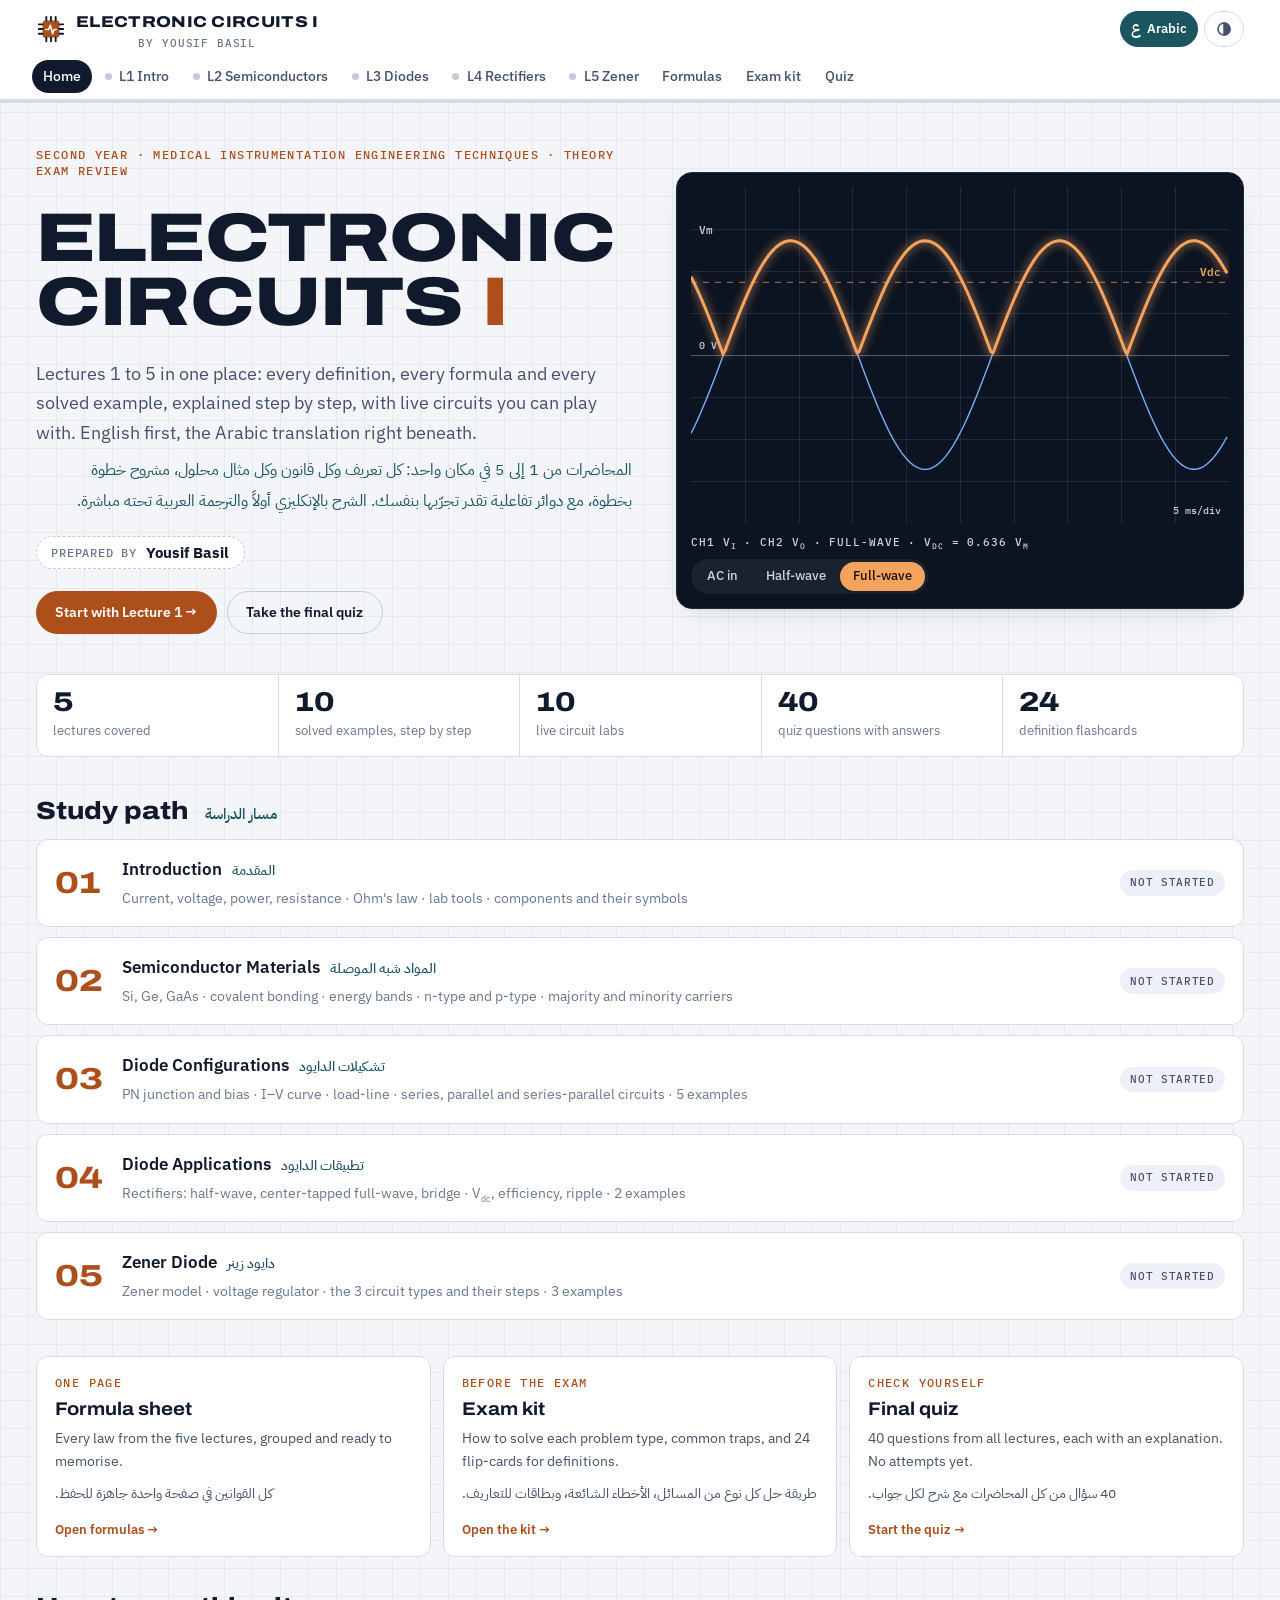
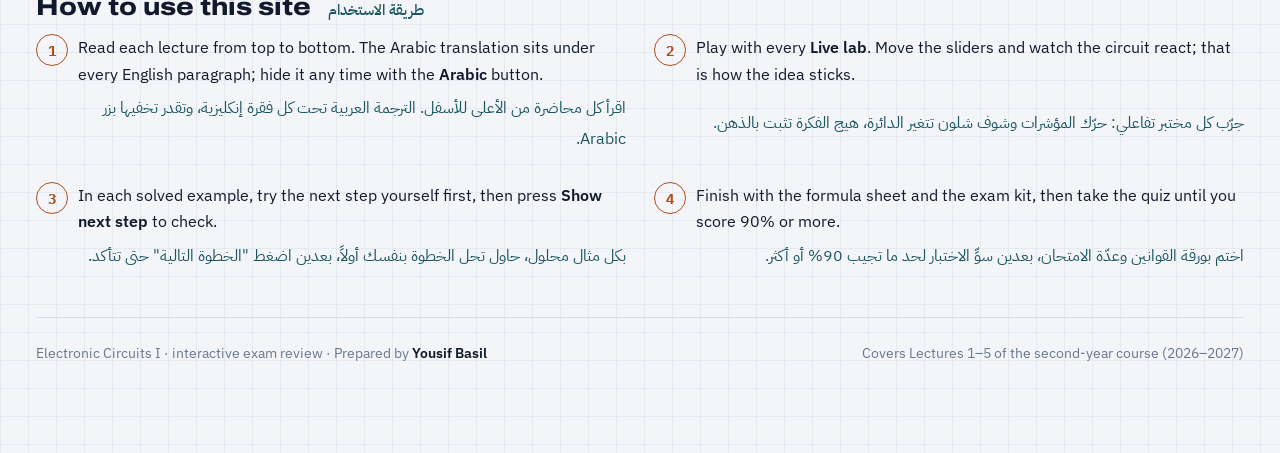
==== commit a0dc1b2e: "Remove viewer-only meta tag from the standalone site Co-Authored-By: Claude Opus 5.5 <noreply@anthro" ====
--- a/electronic-circuits/index.html
+++ b/electronic-circuits/index.html
@@ -3,7 +3,6 @@
 <meta charset="utf-8">
 <meta name="viewport" content="width=device-width, initial-scale=1, viewport-fit=cover">
 <title>Electronic Circuits I</title>
-<meta name="claude:viewport-fit-sides" content="cover">
 <meta name="description" content="Interactive bilingual (English + Arabic) review of Electronic Circuits I, Lectures 1–5, with live circuit labs, step-by-step solved examples and a final quiz. Prepared by Yousif Basil.">
 <link rel="preconnect" href="https://fonts.googleapis.com">
 <link rel="preconnect" href="https://fonts.gstatic.com" crossorigin>
